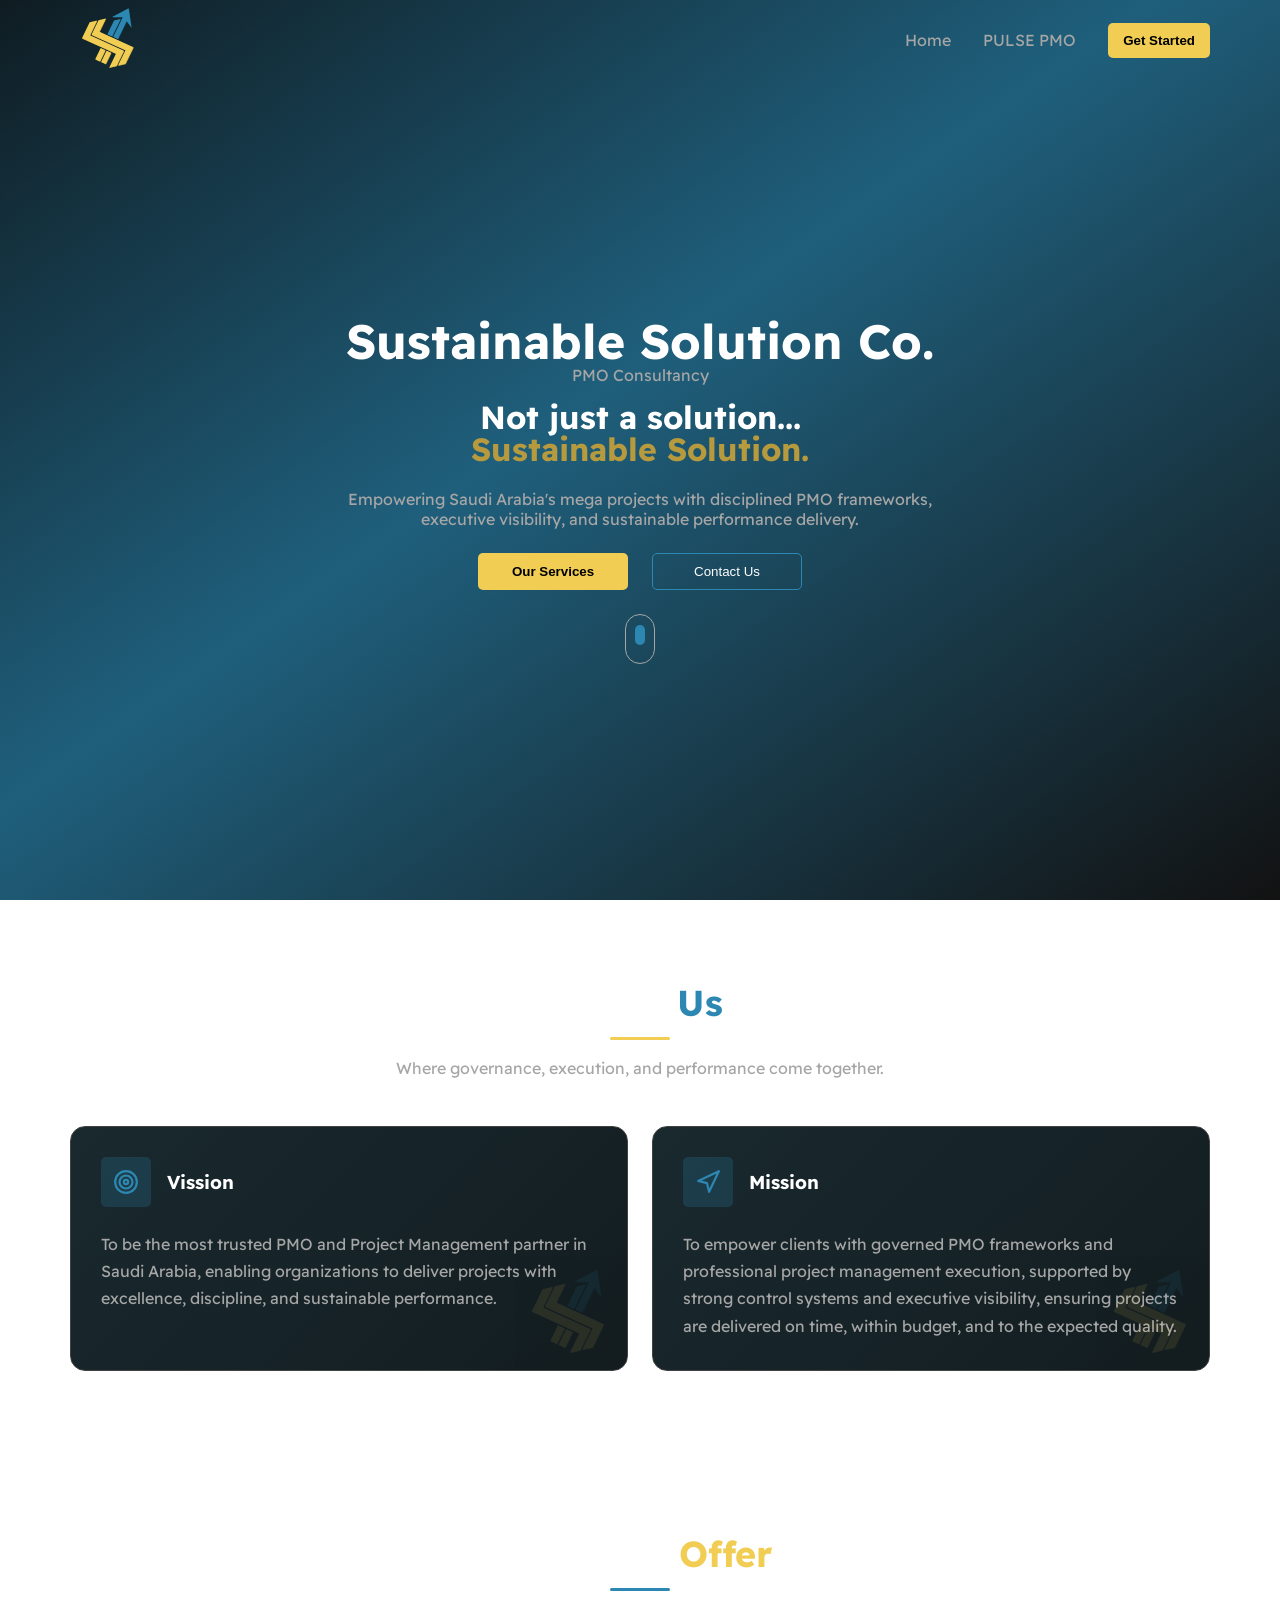
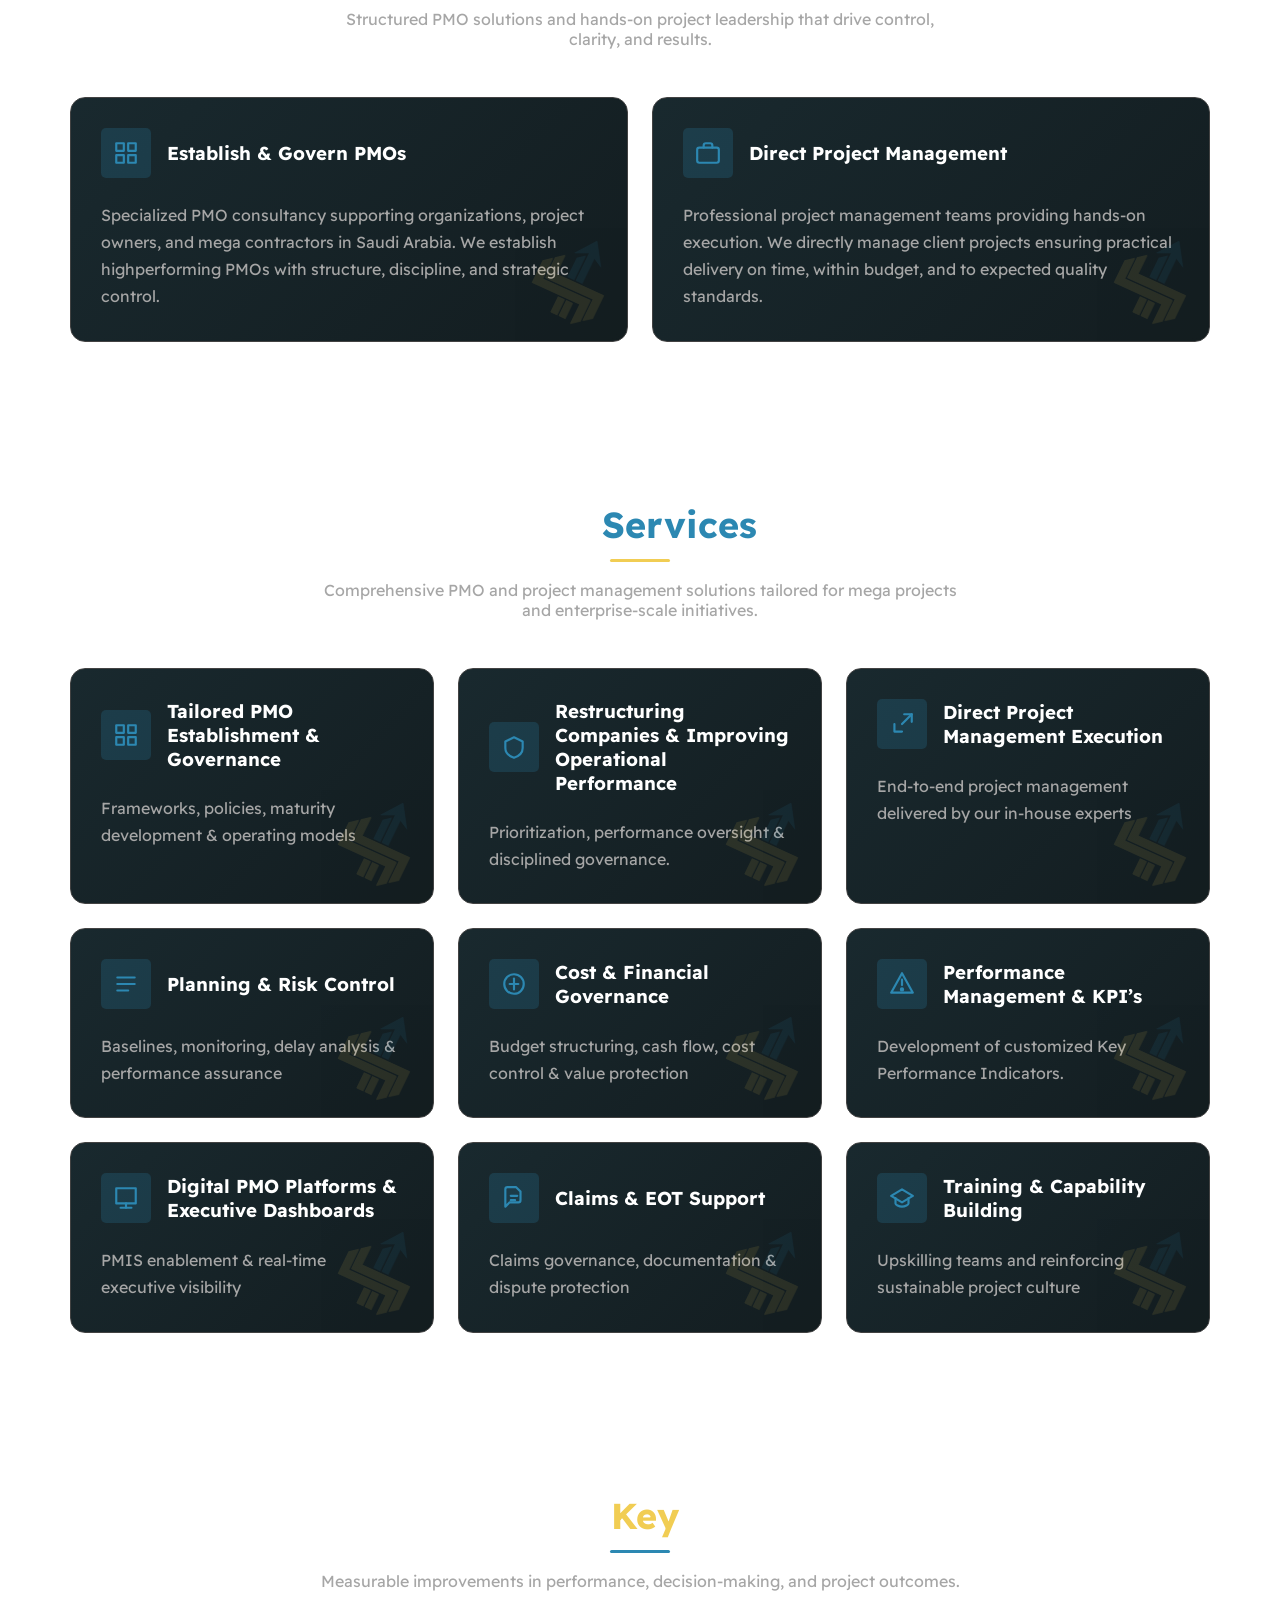
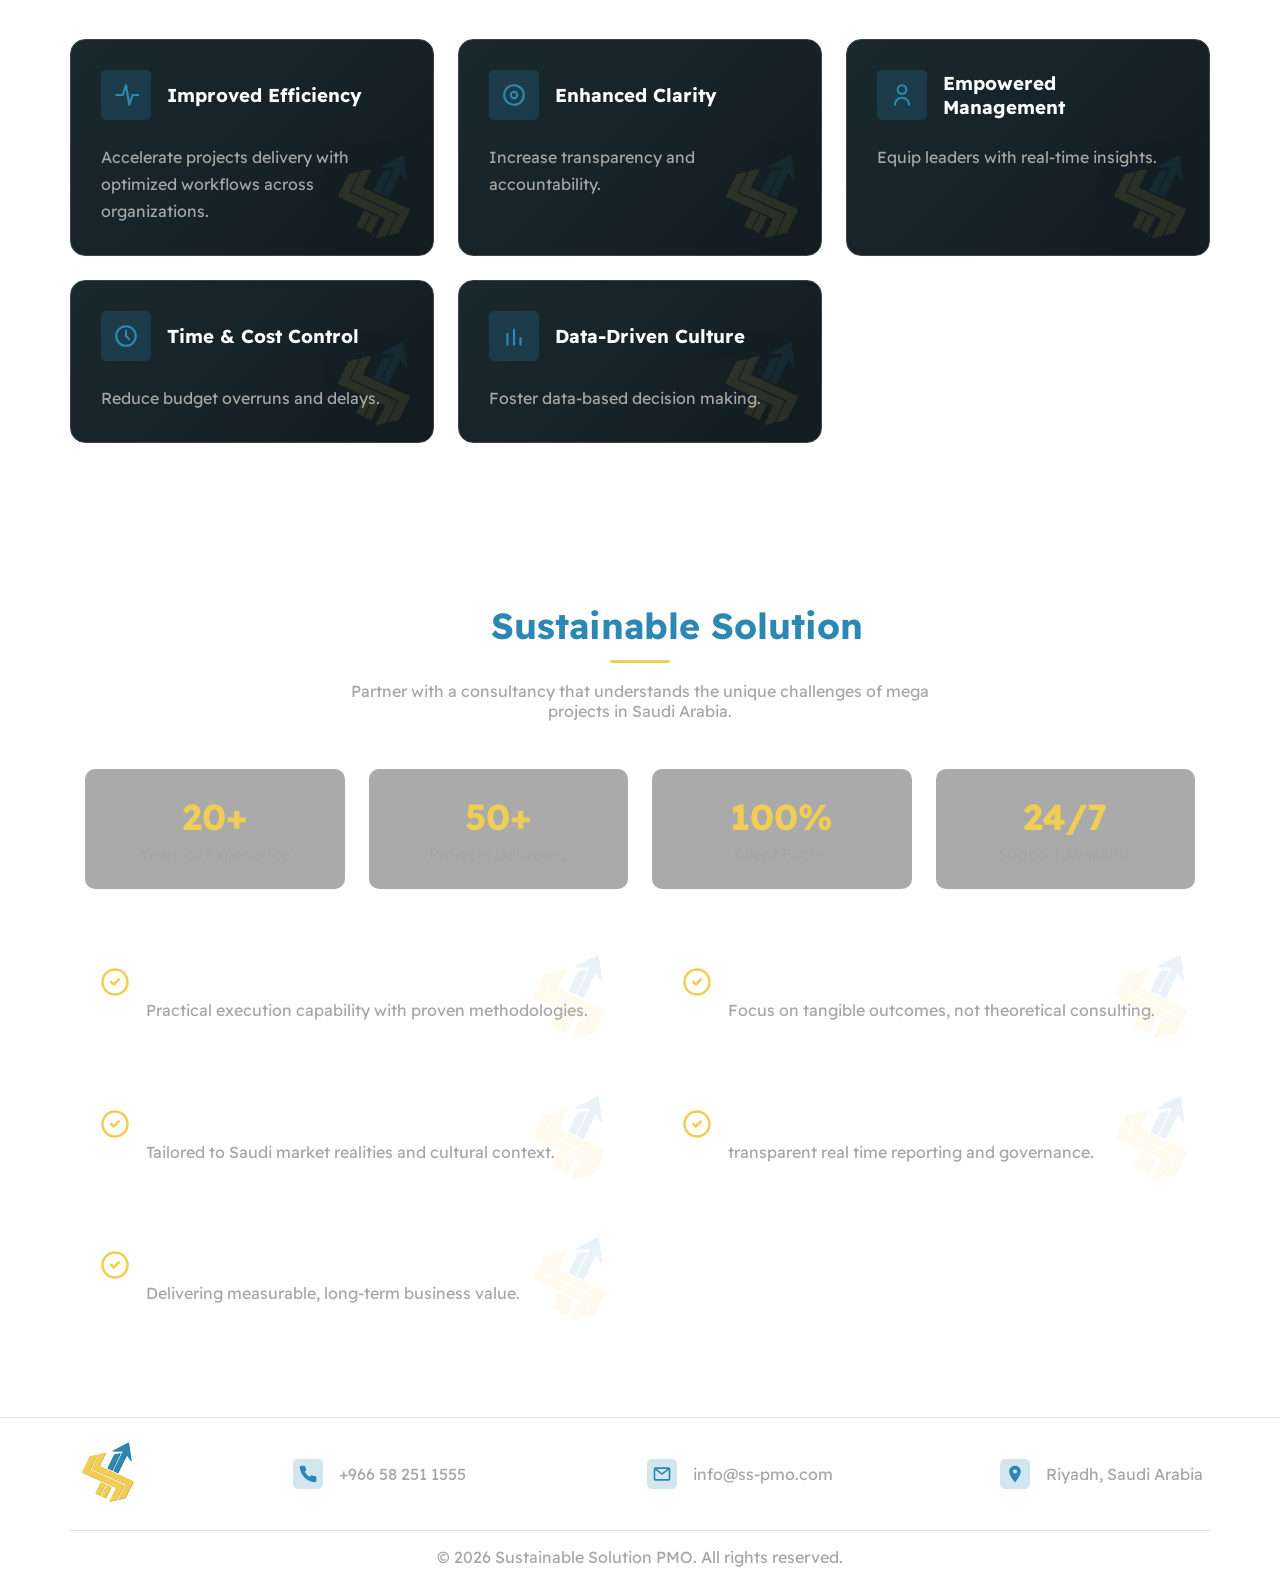
==== index.html @ 04adc722 "abc" ====
<!doctype html>
<html lang="en">
  <head>
    <meta charset="UTF-8" />
    <meta name="viewport" content="width=device-width, initial-scale=1.0" />
    <link rel="icon" type="image/svg+xml" href="./assets/logo.svg" />

    <!-- Start Linking Fonts -->
    <link rel="preconnect" href="https://fonts.googleapis.com" />
    <link rel="preconnect" href="https://fonts.gstatic.com" crossorigin />
    <link
      href="https://fonts.googleapis.com/css2?family=Readex+Pro:wght@160..700&family=Roboto:ital,wght@0,100..900;1,100..900&display=swap"
      rel="stylesheet"
    />
    <!-- Start Linking CSS -->
    <link rel="stylesheet" href="./style/global.css" />
    <link rel="stylesheet" href="./style/home.css" />
    <title>SS-PMO</title>
  </head>
  <body>
    <!-- Start Header -->
    <div class="header">
      <div class="container">
        <div class="inside">
          <div class="left">
            <img src="./assets/logo.svg" alt="LOGO" />
          </div>
          <div class="right">
            <ul>
              <li>Home</li>
              <li>PULSE PMO</li>
            </ul>
            <button>Get Started</button>
          </div>
          <div class="menu-icon">
            <svg
              xmlns="http://www.w3.org/2000/svg"
              width="24"
              height="24"
              viewBox="0 0 24 24"
              fill="none"
              stroke="currentColor"
              stroke-width="2"
              stroke-linecap="round"
              stroke-linejoin="round"
              class="menu-icon"
            >
              <line x1="3" y1="6" x2="21" y2="6"></line>
              <line x1="3" y1="12" x2="21" y2="12"></line>
              <line x1="3" y1="18" x2="21" y2="18"></line>
            </svg>
          </div>
        </div>
      </div>
    </div>
    <!-- End Header -->

    <!-- Start Hero Section -->
    <div class="hero-section">
      <div class="container">
        <div class="inside">
          <div class="text">
            <!-- <img src="./assets/logo.svg" alt="LOGO" /> -->
            <div class="text">
              <h1>Sustainable Solution Co.</h1>
              <p>PMO Consultancy</p>
            </div>
          </div>
          <span>Not just a solution...</span>
          <span>Sustainable Solution.</span>
          <p>
            Empowering Saudi Arabia's mega projects with disciplined PMO
            frameworks, executive visibility, and sustainable performance
            delivery.
          </p>
          <div class="buttons">
            <button class="button-1">Our Services</button>
            <button class="button-2">Contact Us</button>
          </div>
          <a class="down-scroller" href="#about-us"></a>
        </div>
      </div>
    </div>
    <!-- End Hero Section -->
    <!--  -->
    <!-- Start About US -->
    <div class="about-us" id="about-us">
      <div class="container">
        <div class="inside">
          <div class="title-container">
            <h2 class="main-title blue-yellow">About <span>Us</span></h2>
            <p>Where governance, execution, and performance come together.</p>
          </div>
          <!--  -->
          <div class="about-content">
            <div class="box-style-1">
              <div class="title">
                <svg
                  xmlns="http://www.w3.org/2000/svg"
                  width="24"
                  height="24"
                  viewBox="0 0 24 24"
                  fill="none"
                  stroke="currentColor"
                  stroke-width="2"
                  stroke-linecap="round"
                  stroke-linejoin="round"
                  class="lucide lucide-target w-7 h-7 text-primary"
                >
                  <circle cx="12" cy="12" r="10"></circle>
                  <circle cx="12" cy="12" r="6"></circle>
                  <circle cx="12" cy="12" r="2"></circle>
                </svg>
                <h3 class="blue">Vission</h3>
              </div>
              <p>
                To be the most trusted PMO and Project Management partner in
                Saudi Arabia, enabling organizations to deliver projects with
                excellence, discipline, and sustainable performance.
              </p>
            </div>
            <!-- <>-<>-<> -->
            <div class="box-style-1">
              <div class="title">
                <svg
                  xmlns="http://www.w3.org/2000/svg"
                  width="24"
                  height="24"
                  viewBox="0 0 24 24"
                  fill="none"
                  stroke="currentColor"
                  stroke-width="2"
                  stroke-linecap="round"
                  stroke-linejoin="round"
                  class="lucide lucide-navigation w-7 h-7 text-primary"
                >
                  <polygon points="3 11 22 2 13 21 11 13 3 11"></polygon>
                </svg>
                <h3 class="blue">Mission</h3>
              </div>
              <p>
                To empower clients with governed PMO frameworks and professional
                project management execution, supported by strong control
                systems and executive visibility, ensuring projects are
                delivered on time, within budget, and to the expected quality.
              </p>
            </div>
            <!-- <>-<>-<> -->
          </div>
        </div>
      </div>
    </div>
    <!-- End About US -->
    <!--  -->
    <!-- Start What we offer -->
    <div class="scope">
      <div class="container">
        <div class="inside">
          <div class="title-container">
            <h2 class="main-title yellow-blue">What We <span>Offer</span></h2>
            <p>
              Structured PMO solutions and hands-on project leadership that
              drive control, clarity, and results.
            </p>
          </div>
          <!--  -->
          <div class="scope-content">
            <div class="box-style-1">
              <div class="title">
                <svg
                  xmlns="http://www.w3.org/2000/svg"
                  width="24"
                  height="24"
                  viewBox="0 0 24 24"
                  fill="none"
                  stroke="currentColor"
                  stroke-width="2"
                  stroke-linecap="round"
                  stroke-linejoin="round"
                  class="lucide lucide-layout-grid w-7 h-7 text-primary"
                >
                  <rect x="3" y="3" width="7" height="7"></rect>
                  <rect x="14" y="3" width="7" height="7"></rect>
                  <rect x="14" y="14" width="7" height="7"></rect>
                  <rect x="3" y="14" width="7" height="7"></rect>
                </svg>
                <h3 class="blue">Establish & Govern PMOs</h3>
              </div>
              <p>
                Specialized PMO consultancy supporting organizations, project
                owners, and mega contractors in Saudi Arabia. We establish
                highperforming PMOs with structure, discipline, and strategic
                control.
              </p>
            </div>
            <!-- <>-<>-<> -->
            <div class="box-style-1">
              <div class="title">
                <svg
                  xmlns="http://www.w3.org/2000/svg"
                  width="24"
                  height="24"
                  viewBox="0 0 24 24"
                  fill="none"
                  stroke="currentColor"
                  stroke-width="2"
                  stroke-linecap="round"
                  stroke-linejoin="round"
                  class="lucide lucide-briefcase w-7 h-7 text-primary"
                >
                  <rect x="2" y="7" width="20" height="14" rx="2" ry="2"></rect>
                  <path d="M16 7V5a2 2 0 0 0-2-2h-4a2 2 0 0 0-2 2v2"></path>
                </svg>
                <h3 class="blue">Direct Project Management</h3>
              </div>
              <p>
                Professional project management teams providing hands-on
                execution. We directly manage client projects ensuring practical
                delivery on time, within budget, and to expected quality
                standards.
              </p>
            </div>
            <!-- <>-<>-<> -->
          </div>
        </div>
      </div>
    </div>
    <!-- End What we offer -->

    <!--  -->
    <!-- Start Our Services -->
    <div class="our-services">
      <div class="container">
        <div class="inside">
          <div class="title-container">
            <h2 class="main-title blue-yellow">Our <span>Services</span></h2>
            <p>
              Comprehensive PMO and project management solutions tailored for
              mega projects and enterprise-scale initiatives.
            </p>
          </div>

          <div class="services-content">
            <!-- 1 -->
            <div class="box-style-1">
              <div class="title">
                <!-- PMO Framework -->
                <svg
                  xmlns="http://www.w3.org/2000/svg"
                  width="24"
                  height="24"
                  viewBox="0 0 24 24"
                  fill="none"
                  stroke="currentColor"
                  stroke-width="2"
                  stroke-linecap="round"
                  stroke-linejoin="round"
                >
                  <rect x="3" y="3" width="7" height="7" />
                  <rect x="14" y="3" width="7" height="7" />
                  <rect x="14" y="14" width="7" height="7" />
                  <rect x="3" y="14" width="7" height="7" />
                </svg>
                <h3 class="blue">Tailored PMO Establishment & Governance</h3>
              </div>
              <p>
                Frameworks, policies, maturity development & operating models
              </p>
            </div>

            <!-- 2 -->
            <div class="box-style-1">
              <div class="title">
                <!-- Governance -->
                <svg
                  xmlns="http://www.w3.org/2000/svg"
                  width="24"
                  height="24"
                  viewBox="0 0 24 24"
                  fill="none"
                  stroke="currentColor"
                  stroke-width="2"
                  stroke-linecap="round"
                  stroke-linejoin="round"
                >
                  <path
                    d="M12 3l8 4v6c0 5-3.5 7.5-8 9-4.5-1.5-8-4-8-9V7l8-4z"
                  />
                </svg>
                <h3 class="blue">
                  Restructuring Companies & Improving Operational Performance
                </h3>
              </div>
              <p>
                Prioritization, performance oversight & disciplined governance.
              </p>
            </div>

            <!-- 3 -->
            <div class="box-style-1">
              <div class="title">
                <!-- Execution -->
                <svg
                  xmlns="http://www.w3.org/2000/svg"
                  width="24"
                  height="24"
                  viewBox="0 0 24 24"
                  fill="none"
                  stroke="currentColor"
                  stroke-width="2"
                  stroke-linecap="round"
                  stroke-linejoin="round"
                >
                  <path d="M14 3h7v7" />
                  <path d="M21 3l-9 9" />
                  <path d="M5 12v7h7" />
                </svg>
                <h3 class="blue">Direct Project Management Execution</h3>
              </div>
              <p>
                End-to-end project management delivered by our in-house experts
              </p>
            </div>

            <!-- 4 -->
            <div class="box-style-1">
              <div class="title">
                <!-- Planning -->
                <svg
                  xmlns="http://www.w3.org/2000/svg"
                  width="24"
                  height="24"
                  viewBox="0 0 24 24"
                  fill="none"
                  stroke="currentColor"
                  stroke-width="2"
                  stroke-linecap="round"
                  stroke-linejoin="round"
                >
                  <line x1="4" y1="6" x2="20" y2="6" />
                  <line x1="4" y1="12" x2="20" y2="12" />
                  <line x1="4" y1="18" x2="14" y2="18" />
                </svg>
                <h3 class="blue">Planning & Risk Control</h3>
              </div>
              <p>
                Baselines, monitoring, delay analysis & performance assurance
              </p>
            </div>

            <!-- 5 -->
            <div class="box-style-1">
              <div class="title">
                <!-- Cost -->
                <svg
                  xmlns="http://www.w3.org/2000/svg"
                  width="24"
                  height="24"
                  viewBox="0 0 24 24"
                  fill="none"
                  stroke="currentColor"
                  stroke-width="2"
                  stroke-linecap="round"
                  stroke-linejoin="round"
                >
                  <circle cx="12" cy="12" r="9" />
                  <path d="M8 12h8" />
                  <path d="M12 7v10" />
                </svg>
                <h3 class="blue">Cost & Financial Governance</h3>
              </div>
              <p>
                Budget structuring, cash flow, cost control & value protection
              </p>
            </div>

            <!-- 6 -->
            <div class="box-style-1">
              <div class="title">
                <!-- Risk & Quality -->
                <svg
                  xmlns="http://www.w3.org/2000/svg"
                  width="24"
                  height="24"
                  viewBox="0 0 24 24"
                  fill="none"
                  stroke="currentColor"
                  stroke-width="2"
                  stroke-linecap="round"
                  stroke-linejoin="round"
                >
                  <path d="M12 2l10 18H2L12 2z" />
                  <line x1="12" y1="8" x2="12" y2="13" />
                  <circle cx="12" cy="17" r="1" />
                </svg>
                <h3 class="blue">Performance Management & KPI’s</h3>
              </div>
              <p>Development of customized Key Performance Indicators.</p>
            </div>

            <!-- 7 -->
            <div class="box-style-1">
              <div class="title">
                <!-- Digital Dashboard -->
                <svg
                  xmlns="http://www.w3.org/2000/svg"
                  width="24"
                  height="24"
                  viewBox="0 0 24 24"
                  fill="none"
                  stroke="currentColor"
                  stroke-width="2"
                  stroke-linecap="round"
                  stroke-linejoin="round"
                >
                  <rect x="3" y="3" width="18" height="14" />
                  <line x1="7" y1="21" x2="17" y2="21" />
                  <line x1="12" y1="17" x2="12" y2="21" />
                </svg>
                <h3 class="blue">
                  Digital PMO Platforms & Executive Dashboards
                </h3>
              </div>
              <p>PMIS enablement & real-time executive visibility</p>
            </div>

            <!-- 8 -->
            <div class="box-style-1">
              <div class="title">
                <!-- Claims -->
                <svg
                  xmlns="http://www.w3.org/2000/svg"
                  width="24"
                  height="24"
                  viewBox="0 0 24 24"
                  fill="none"
                  stroke="currentColor"
                  stroke-width="2"
                  stroke-linecap="round"
                  stroke-linejoin="round"
                >
                  <path d="M14 2H6a2 2 0 0 0-2 2v16l4-4h8a2 2 0 0 0 2-2V6z" />
                  <line x1="9" y1="10" x2="15" y2="10" />
                  <line x1="9" y1="14" x2="13" y2="14" />
                </svg>
                <h3 class="blue">Claims & EOT Support</h3>
              </div>
              <p>Claims governance, documentation & dispute protection</p>
            </div>

            <!-- 9 -->
            <div class="box-style-1">
              <div class="title">
                <!-- Training -->
                <svg
                  xmlns="http://www.w3.org/2000/svg"
                  width="24"
                  height="24"
                  viewBox="0 0 24 24"
                  fill="none"
                  stroke="currentColor"
                  stroke-width="2"
                  stroke-linecap="round"
                  stroke-linejoin="round"
                >
                  <path d="M22 10L12 4 2 10l10 6 10-6z" />
                  <path d="M6 12v5c0 1 3 3 6 3s6-2 6-3v-5" />
                </svg>
                <h3 class="blue">Training & Capability Building</h3>
              </div>
              <p>
                Upskilling teams and reinforcing sustainable project culture
              </p>
            </div>
          </div>
        </div>
      </div>
    </div>
    <!-- End Our Services -->
    <!-- ... -->

    <!-- Start Business Benefits -->
    <div class="business-benefits">
      <div class="container">
        <div class="inside">
          <div class="title-container">
            <h2 class="main-title yellow-blue">
              Business <span>Key</span> Benefits
            </h2>
            <p>
              Measurable improvements in performance, decision-making, and
              project outcomes.
            </p>
          </div>

          <div class="business-benefits-content">
            <!-- Box 1 -->
            <div class="box-style-1">
              <div class="title">
                <!-- Efficiency -->
                <svg
                  xmlns="http://www.w3.org/2000/svg"
                  width="24"
                  height="24"
                  viewBox="0 0 24 24"
                  fill="none"
                  stroke="currentColor"
                  stroke-width="2"
                  stroke-linecap="round"
                  stroke-linejoin="round"
                >
                  <path d="M3 12h6l3-9 3 18 3-9h6" />
                </svg>
                <h3 class="blue">Improved Efficiency</h3>
              </div>
              <p>
                Accelerate projects delivery with optimized workflows across
                organizations.
              </p>
            </div>

            <!-- Box 2 -->
            <div class="box-style-1">
              <div class="title">
                <!-- Clarity -->
                <svg
                  xmlns="http://www.w3.org/2000/svg"
                  width="24"
                  height="24"
                  viewBox="0 0 24 24"
                  fill="none"
                  stroke="currentColor"
                  stroke-width="2"
                  stroke-linecap="round"
                  stroke-linejoin="round"
                >
                  <circle cx="12" cy="12" r="9" />
                  <circle cx="12" cy="12" r="3" />
                </svg>
                <h3 class="blue">Enhanced Clarity</h3>
              </div>
              <p>Increase transparency and accountability.</p>
            </div>

            <!-- Box 3 -->
            <div class="box-style-1">
              <div class="title">
                <!-- Leadership -->
                <svg
                  xmlns="http://www.w3.org/2000/svg"
                  width="24"
                  height="24"
                  viewBox="0 0 24 24"
                  fill="none"
                  stroke="currentColor"
                  stroke-width="2"
                  stroke-linecap="round"
                  stroke-linejoin="round"
                >
                  <circle cx="12" cy="7" r="4" />
                  <path d="M5.5 21a6.5 6.5 0 0 1 13 0" />
                </svg>
                <h3 class="blue">Empowered Management</h3>
              </div>
              <p>Equip leaders with real-time insights.</p>
            </div>

            <!-- Box 4 -->
            <div class="box-style-1">
              <div class="title">
                <!-- Time & Cost -->
                <svg
                  xmlns="http://www.w3.org/2000/svg"
                  width="24"
                  height="24"
                  viewBox="0 0 24 24"
                  fill="none"
                  stroke="currentColor"
                  stroke-width="2"
                  stroke-linecap="round"
                  stroke-linejoin="round"
                >
                  <circle cx="12" cy="12" r="9" />
                  <path d="M12 7v5l3 3" />
                </svg>
                <h3 class="blue">Time & Cost Control</h3>
              </div>
              <p>Reduce budget overruns and delays.</p>
            </div>

            <!-- Box 5 -->
            <div class="box-style-1">
              <div class="title">
                <!-- Data Driven -->
                <svg
                  xmlns="http://www.w3.org/2000/svg"
                  width="24"
                  height="24"
                  viewBox="0 0 24 24"
                  fill="none"
                  stroke="currentColor"
                  stroke-width="2"
                  stroke-linecap="round"
                  stroke-linejoin="round"
                >
                  <line x1="6" y1="20" x2="6" y2="10" />
                  <line x1="12" y1="20" x2="12" y2="6" />
                  <line x1="18" y1="20" x2="18" y2="14" />
                </svg>
                <h3 class="blue">Data-Driven Culture</h3>
              </div>
              <p>Foster data-based decision making.</p>
            </div>
          </div>
        </div>
      </div>
    </div>
    <!-- End Business Benefits -->

    <!-- ... -->
    <!-- Start Why Us -->
    <div class="why-us">
      <div class="container">
        <div class="inside">
          <div class="title-container">
            <h2 class="main-title blue-yellow">
              Why <span>Sustainable Solution</span>?
            </h2>
            <p>
              Partner with a consultancy that understands the unique challenges
              of mega projects in Saudi Arabia.
            </p>
          </div>
          <!--  -->
          <div class="stats">
            <div class="container">
              <div class="inside">
                <div class="box">
                  <span class="number">20+</span>
                  <span class="title">Years of Experience</span>
                </div>
                <!-- <>-<>-<> -->
                <div class="box">
                  <span class="number">50+</span>
                  <span class="title">Projects Delivered</span>
                </div>
                <!-- <>-<>-<> -->
                <div class="box">
                  <span class="number">100%</span>
                  <span class="title">Client Focus</span>
                </div>
                <!-- <>-<>-<> -->
                <div class="box">
                  <span class="number">24/7</span>
                  <span class="title">Support Available</span>
                </div>
                <!-- <>-<>-<> -->
              </div>
            </div>
          </div>
          <!--  -->
          <div class="why-us-content">
            <div class="box-style-1 why-us-box">
              <div class="title">
                <svg
                  xmlns="http://www.w3.org/2000/svg"
                  width="24"
                  height="24"
                  viewBox="0 0 24 24"
                  fill="none"
                  stroke="currentColor"
                  stroke-width="2"
                  stroke-linecap="round"
                  stroke-linejoin="round"
                  class="lucide lucide-circle-check w-6 h-6 text-accent shrink-0 mt-0.5"
                >
                  <circle cx="12" cy="12" r="10"></circle>
                  <path d="m9 12 2 2 4-4"></path>
                </svg>
                <h3 class="blue">Not Just Consultants - We Deliver</h3>
              </div>
              <p>Practical execution capability with proven methodologies.</p>
            </div>
            <!-- <>-<>-<> -->
            <div class="box-style-1 why-us-box">
              <div class="title">
                <svg
                  xmlns="http://www.w3.org/2000/svg"
                  width="24"
                  height="24"
                  viewBox="0 0 24 24"
                  fill="none"
                  stroke="currentColor"
                  stroke-width="2"
                  stroke-linecap="round"
                  stroke-linejoin="round"
                  class="lucide lucide-circle-check w-6 h-6 text-accent shrink-0 mt-0.5"
                >
                  <circle cx="12" cy="12" r="10"></circle>
                  <path d="m9 12 2 2 4-4"></path>
                </svg>
                <h3 class="blue">Result-driven approach</h3>
              </div>
              <p>Focus on tangible outcomes, not theoretical consulting.</p>
            </div>
            <!-- <>-<>-<> -->
            <div class="box-style-1 why-us-box">
              <div class="title">
                <svg
                  xmlns="http://www.w3.org/2000/svg"
                  width="24"
                  height="24"
                  viewBox="0 0 24 24"
                  fill="none"
                  stroke="currentColor"
                  stroke-width="2"
                  stroke-linecap="round"
                  stroke-linejoin="round"
                  class="lucide lucide-circle-check w-6 h-6 text-accent shrink-0 mt-0.5"
                >
                  <circle cx="12" cy="12" r="10"></circle>
                  <path d="m9 12 2 2 4-4"></path>
                </svg>
                <h3 class="blue">Market-aligned solutions</h3>
              </div>
              <p>Tailored to Saudi market realities and cultural context.</p>
            </div>
            <!-- <>-<>-<> -->
            <div class="box-style-1 why-us-box">
              <div class="title">
                <svg
                  xmlns="http://www.w3.org/2000/svg"
                  width="24"
                  height="24"
                  viewBox="0 0 24 24"
                  fill="none"
                  stroke="currentColor"
                  stroke-width="2"
                  stroke-linecap="round"
                  stroke-linejoin="round"
                  class="lucide lucide-circle-check w-6 h-6 text-accent shrink-0 mt-0.5"
                >
                  <circle cx="12" cy="12" r="10"></circle>
                  <path d="m9 12 2 2 4-4"></path>
                </svg>
                <h3 class="blue">Executive visibility</h3>
              </div>
              <p>transparent real time reporting and governance.</p>
            </div>
            <!-- <>-<>-<> -->
            <div class="box-style-1 why-us-box">
              <div class="title">
                <svg
                  xmlns="http://www.w3.org/2000/svg"
                  width="24"
                  height="24"
                  viewBox="0 0 24 24"
                  fill="none"
                  stroke="currentColor"
                  stroke-width="2"
                  stroke-linecap="round"
                  stroke-linejoin="round"
                  class="lucide lucide-circle-check w-6 h-6 text-accent shrink-0 mt-0.5"
                >
                  <circle cx="12" cy="12" r="10"></circle>
                  <path d="m9 12 2 2 4-4"></path>
                </svg>
                <h3 class="blue">Sustainable systems</h3>
              </div>
              <p>Delivering measurable, long-term business value.</p>
            </div>
            <!-- <>-<>-<> -->
          </div>
        </div>
      </div>
    </div>
    <!-- End Why Us -->
    <!--  -->
    <!-- Start Footer -->
    <div class="footer">
      <div class="container">
        <div class="inside">
          <div class="top">
            <img src="./assets/logo.svg" alt="LOGO" />
            <p>
              <svg
                xmlns="http://www.w3.org/2000/svg"
                width="16"
                height="16"
                fill="currentColor"
                viewBox="0 0 24 24"
              >
                <path
                  d="M22 16.92v3a2 2 0 0 1-2.18 2 19.88 19.88 0 0 1-8.63-3.07 19.5 19.5 0 0 1-6-6A19.88 19.88 0 0 1 2.08 4.18 2 2 0 0 1 4 2h3a2 2 0 0 1 2 1.72c.12.81.37 1.6.73 2.33a2 2 0 0 1-.45 2.11l-1.27 1.27a16 16 0 0 0 6 6l1.27-1.27a2 2 0 0 1 2.11-.45c.73.36 1.52.61 2.33.73A2 2 0 0 1 22 16.92z"
                />
              </svg>
              +966 58 251 1555
            </p>
            <!--  -->
            <p>
              <svg
                class="w-6 h-6 text-gray-800 dark:text-white"
                aria-hidden="true"
                xmlns="http://www.w3.org/2000/svg"
                width="24"
                height="24"
                fill="none"
                viewBox="0 0 24 24"
              >
                <path
                  stroke="currentColor"
                  stroke-linecap="round"
                  stroke-width="2"
                  d="m3.5 5.5 7.893 6.036a1 1 0 0 0 1.214 0L20.5 5.5M4 19h16a1 1 0 0 0 1-1V6a1 1 0 0 0-1-1H4a1 1 0 0 0-1 1v12a1 1 0 0 0 1 1Z"
                />
              </svg>
              info@ss-pmo.com
            </p>
            <!--  -->
            <p>
              <svg
                xmlns="http://www.w3.org/2000/svg"
                width="16"
                height="16"
                fill="currentColor"
                viewBox="0 0 24 24"
              >
                <path
                  d="M12 2C8.13 2 5 5.13 5 9c0 5.25 7 13 7 13s7-7.75 7-13c0-3.87-3.13-7-7-7zm0 9.5A2.5 2.5 0 1 1 14.5 9 2.5 2.5 0 0 1 12 11.5z"
                />
              </svg>
              Riyadh, Saudi Arabia
            </p>
          </div>
          <div class="bottom">
            © 2026 Sustainable Solution PMO. All rights reserved.
          </div>
        </div>
      </div>
    </div>
    <!-- End Footer -->
    <script src="./js/app.js"></script>
  </body>
</html>
---- style/global.css ----
* {
  -webkit-box-sizing: border-box;
  -moz-box-sizing: border-box;
  box-sizing: border-box;
}

:root {
  --body-bg: linear-gradient(145deg, #0f1c22 0%, #1f5f7c 45%, #121212 100%);
  /*  */
  --primary-blue: #2c88b2;
  --shadow-blue: #1f5f7c;
  --primary-yellow: #f1cd53;
  --shadow-yellow: #b69a3d;
  --grey-color: #424242;
  /*  */
}

html {
  scroll-behavior: smooth;
}

body {
  margin: 0;
  font-family: "Readex Pro", sans-serif;
  background: var(--body-bg);
  background-attachment: fixed;
}

a {
  text-decoration: none;
}

ul {
  list-style: none;
  margin: 0;
  padding: 0;
}

.container {
  padding: 0 15px;
  margin: 0 auto;
}

/* Small */
@media (min-width: 768px) {
  .container {
    width: 750px;
  }
}

/* Medium */
@media (min-width: 992px) {
  .container {
    width: 970px;
  }
}

/* Large */
@media (min-width: 1200px) {
  .container {
    width: 1170px;
  }
}

/* Start Custom Rules */
.hide-element {
  display: none !important;
}
/* End Custom Rules */

/* Start Backgrounds */

.section-bg {
  background: rgb(90, 183, 197);
  background: linear-gradient(
    90deg,
    rgba(90, 183, 197, 1) 0%,
    rgba(44, 90, 107, 1) 0%,
    rgba(44, 90, 107, 1) 0%,
    rgba(44, 90, 107, 1) 50%,
    rgba(40, 121, 133, 1) 50%,
    rgba(40, 121, 133, 1) 100%,
    rgba(44, 90, 107, 1) 100%,
    rgba(203, 178, 138, 1) 100%
  );
}

/* End Backgrounds */

/* Start Main Title */
.title-container {
  margin-bottom: 3em;
}

.title-container h2.main-title {
  width: fit-content;
  text-align: center;
  font-size: 2.25em;
  margin: 0 auto 0.5em;
  color: white;
  padding-bottom: 15px;
  position: relative;
}

.title-container h2.main-title::before {
  content: "";
  position: absolute;
  bottom: 0;
  left: 50%;
  transform: translateX(-50%);
  width: 60px;
  height: 3px;
  border-radius: 1em;
}

.title-container h2.main-title.blue-yellow span {
  color: var(--primary-blue);
}

.title-container h2.main-title.blue-yellow::before {
  background-color: var(--primary-yellow);
}

.title-container h2.main-title.yellow-blue span {
  color: var(--primary-yellow);
}

.title-container h2.main-title.yellow-blue::before {
  background-color: var(--primary-blue);
}

.title-container p {
  color: hsl(0 0% 65%);
  margin: 0 auto;
  max-width: 40em;
  text-align: center;
}
/* End Main Title */

/* Start Box Style 1 */
.box-style-1 {
  background: linear-gradient(
    135deg,
    hsl(195 30% 14%) 0%,
    hsl(195 25% 10%) 100%
  );
  /*  */
  padding: 30px;
  border-radius: 15px;
  /*  */
  border: 1px solid var(--grey-color);
  transition:
    border-color 0.3s,
    background-color 0.3s;
  /*  */
  overflow: hidden;
  position: relative;
}

.box-style-1::before {
  content: "";
  position: absolute;
  right: 0;
  bottom: 0;
  width: 7em;
  height: 7em;
  background-image: url("../assets/logo.svg");
  background-repeat: no-repeat;
  background-size: cover;
  background-position: center;
  /* background-size: 100%; */
  opacity: 0.1;
}

.box-style-1:hover {
  border-color: var(--shadow-blue);
}

.box-style-1.why-us-box {
  background: transparent;
  border: none;
}

.box-style-1.why-us-box:hover {
  background-color: hsla(193, 25%, 18%, 0.3);
}

.box-style-1 .title {
  display: flex;
  align-items: center;
  gap: 1em;
  margin-bottom: 1.5em;
}

.box-style-1.why-us-box .title {
  margin-bottom: 0;
}

.box-style-1 .title svg {
  color: var(--primary-blue);
  background-color: #2c88b236;
  padding: 12px;
  width: 50px;
  height: 50px;
  border-radius: 5px;
  flex-shrink: 0;
}

.box-style-1.why-us-box .title svg {
  background-color: transparent;
  color: var(--primary-yellow);
  padding: 0;
  width: 30px;
  height: 30px;
}

.box-style-1 .title h3 {
  margin: 0;
  color: white;
  transition: color 0.3s;
}

.box-style-1:hover .title h3.blue {
  color: var(--primary-blue);
}

.box-style-1:hover .title h3.yellow {
  color: var(--primary-yellow);
}

.box-style-1.why-us-box:hover .title h3 {
  color: white;
}

.box-style-1 p {
  color: hsl(0 0% 65%);
  margin: 0;
  line-height: 1.7;
}

.box-style-1.why-us-box p {
  margin-left: calc(30px + 1em);
}
/* End Box Style 1 */
---- style/home.css ----
:root {
  --primary-blue: #2c88b2;
  --shadow-blue: #1f5f7c;
  --primary-yellow: #f1cd53;
  --shadow-yellow: #b69a3d;
  --grey-color: #424242;
  /*  */
  --section-padding: 5em;
  /*  */
  --accent: 44 84% 64%;
  --accent-foreground: 220 10% 10%;
  --background: 195 35% 10%;
  --foreground: 0 0% 95%;
  --border: 195 20% 25%;
  --radius: 0.5rem;
  --gradient-hero: linear-gradient(
    145deg,
    hsl(195 35% 8%) 0%,
    hsl(197 61% 30%) 45%,
    hsl(0 0% 7%) 100%
  );
}

/* Start Header */

.header .container .inside {
  display: flex;
  justify-content: space-between;
  align-items: center;
  position: relative;
}

/* Menu Icon Inside Header */

.header .container .inside .menu-icon {
  cursor: pointer;
  display: none;
}

.header .container .inside .menu-icon svg {
  color: white;
}

.header .container .inside .left {
  display: flex;
}

.header .container .inside .left img {
  width: 80px;
}

.header .container .inside .right {
  display: flex;
  gap: 2em;
}

/* .header .container .inside .right.show-menu {
  display: flex;
} */

.header .container .inside .right.show-menu {
  display: flex;
}

.header .container .inside .right ul {
  display: flex;
  align-items: center;
  gap: 2em;
}

@media (max-width: 500px) {
  .header .container .inside .right {
    position: absolute;
    display: none;
    /*  */
    top: calc(1em + 100%);
    flex-direction: column;
    width: 100%;
    padding: 1em;
    border-radius: 1em;
    /*  */
    background: linear-gradient(
      135deg,
      hsl(195 30% 14%) 0%,
      hsl(195 25% 10%) 100%
    );
    /*  */
  }

  .header .container .inside .right ul {
    flex-direction: column;
  }

  .header .container .inside .menu-icon {
    display: block;
  }
}

.header .container .inside .right ul li {
  color: hsl(0 0% 65%);
  cursor: pointer;
  transition: color 0.3s;
}

.header .container .inside .right ul li:hover {
  color: white;
}

.header .container .inside .right button {
  border: none;
  outline: none;
  background-color: var(--primary-yellow);
  border-radius: 5px;
  padding: 10px 15px;
  font-weight: bold;
  cursor: pointer;
}

/* End Header */

/* Start Hero Section */

.hero-section {
  min-height: calc(100vh - 80px);
  display: flex;
  justify-content: center;
  align-items: center;
}

.hero-section .container .inside {
  text-align: center;
}

.hero-section .container .inside > .text {
  display: flex;
  justify-content: center;
  align-items: center;
  margin-bottom: 1em;
}

.hero-section .container .inside > .text img {
}

.hero-section .container .inside > .text h1 {
  text-align: center;
  margin: 0;
  color: white;
  font-size: 3em;
  line-height: 1;
}

.hero-section .container .inside > .text p {
  margin: 0;
  color: hsl(0 0% 65%);
}

.hero-section .container .inside > span {
  display: block;
  font-weight: bold;
  font-size: 2em;
  line-height: 1;
}

.hero-section .container .inside > span:first-of-type {
  color: white;
}

.hero-section .container .inside > span:last-of-type {
  color: var(--shadow-yellow);
}

.hero-section .container .inside > p {
  color: hsl(0 0% 65%);
  max-width: 40em;
  margin: 1.5em auto;
}

.hero-section .container .inside > .buttons {
  display: flex;
  justify-content: center;
  gap: 1.5em;
}

.hero-section .container .inside > .buttons button {
  border-radius: 5px;
  border: none;
  outline: none;
  padding: 10px 15px;
  font-weight: bold;
  cursor: pointer;
  min-width: 150px;
}

.hero-section .container .inside > .buttons button:first-child {
  background-color: var(--primary-yellow);
}

.hero-section .container .inside > .buttons button:last-child {
  background-color: transparent;
  font-weight: normal;
  color: white;
  border: 1px solid var(--primary-blue);
}

.hero-section .container .inside .down-scroller {
  display: block;
  width: 30px;
  height: 50px;
  border: 1px solid hsl(0 0% 65%);
  margin: 1.5em auto 0;
  border-radius: 100px;
  /*  */
  position: relative;
}

.hero-section .container .inside .down-scroller::before {
  content: "";
  position: absolute;
  top: 10px;
  left: 50%;
  transform: translate(-50%, 0);
  width: 10px;
  height: 20px;
  background-color: var(--primary-blue);
  border-radius: 1em;
  /*  */
  animation: updown 1s linear infinite;
}

@keyframes updown {
  0%,
  100% {
    transform: translate(-50%, 0px);
  }

  50% {
    transform: translate(-50%, 10px);
  }
}

/* End Hero Section */

/* Start About Us */
.about-us {
  padding: var(--section-padding) 0;
}

.about-us .about-content {
  display: grid;
  grid-template-columns: repeat(auto-fit, minmax(300px, 1fr));
  gap: 1.5em;
}
/* End About Us */
/* --- --- --- */
/* Start What We Offer */
.scope {
  padding: var(--section-padding) 0;
}

.scope .scope-content {
  display: grid;
  grid-template-columns: repeat(auto-fit, minmax(300px, 1fr));
  gap: 1.5em;
}
/* End What We Offer */
/* --- --- --- */
/* Start Our Services */
.our-services {
  padding: var(--section-padding) 0;
}

.our-services .services-content {
  display: grid;
  grid-template-columns: repeat(auto-fill, minmax(300px, 1fr));
  gap: 1.5em;
}
/* End Our Services */

/* Start Business Key Benefits */
.business-benefits {
  padding: var(--section-padding) 0;
}

.business-benefits .business-benefits-content {
  display: grid;
  grid-template-columns: repeat(auto-fill, minmax(300px, 1fr));
  gap: 1.5em;
}
/* End Business Key Benefits */

/* Start Why Us */
.why-us {
  padding: var(--section-padding) 0;
}

.why-us .why-us-content {
  display: grid;
  grid-template-columns: repeat(auto-fill, minmax(500px, 1fr));
  gap: 1.5em;
}

@media (max-width: 560px) {
  .why-us .why-us-content {
    grid-template-columns: repeat(auto-fill, minmax(250px, 1fr));
  }
}

.why-us .stats {
  display: flex;
}

.why-us .stats .container .inside {
  display: grid;
  grid-template-columns: repeat(auto-fill, minmax(250px, 1fr));
  gap: 1.5em;
  margin-bottom: 3em;
}

.why-us .stats .container .inside .box {
  background-color: rgba(0, 0, 0, 0.335);

  border-radius: 10px;
  padding: 25px;
}

.why-us .stats .container .inside .box span {
  display: block;
  text-align: center;
}

.why-us .stats .container .inside .box span.number {
  font-weight: bold;
  font-size: 2.25em;
  color: var(--primary-yellow);
  margin-bottom: 5px;
}

.why-us .stats .container .inside .box span.title {
  color: hsl(0 0% 65%);
}

/* End Why Us */

/* Start Footer */

.footer {
  border-top: 1px solid hsla(0, 0%, 65%, 0.3);
}

.footer .container .inside {
  /* display: flex;
  justify-content: space-between;
  align-items: center; */
  padding: 1em 0;
}

.footer .container .inside .top img {
  width: 80px;
}

.footer .container .inside p,
.footer .container .inside .bottom {
  color: hsl(0 0% 65%);
  margin: 0;
}

.footer .container .inside .top {
  display: flex;
  justify-content: space-between;
  align-items: center;
  padding-bottom: 1em;
}

.footer .container .inside .top p {
  display: flex;
  justify-content: flex-start;
  align-items: center;
  gap: 1em;
  min-width: 210px;
}

.footer .container .inside .top p svg {
  color: var(--primary-blue);
  background-color: #2c88b236;
  padding: 5px;
  width: 30px;
  height: 30px;
  border-radius: 5px;
}

@media (max-width: 991px) {
  .footer .container .inside .top {
    flex-direction: column;
    gap: 1em;
  }
}

.footer .container .inside .bottom {
  text-align: center;
  padding-top: 1em;
  border-top: 1px solid hsla(0, 0%, 65%, 0.3);
}

/* End Footer */
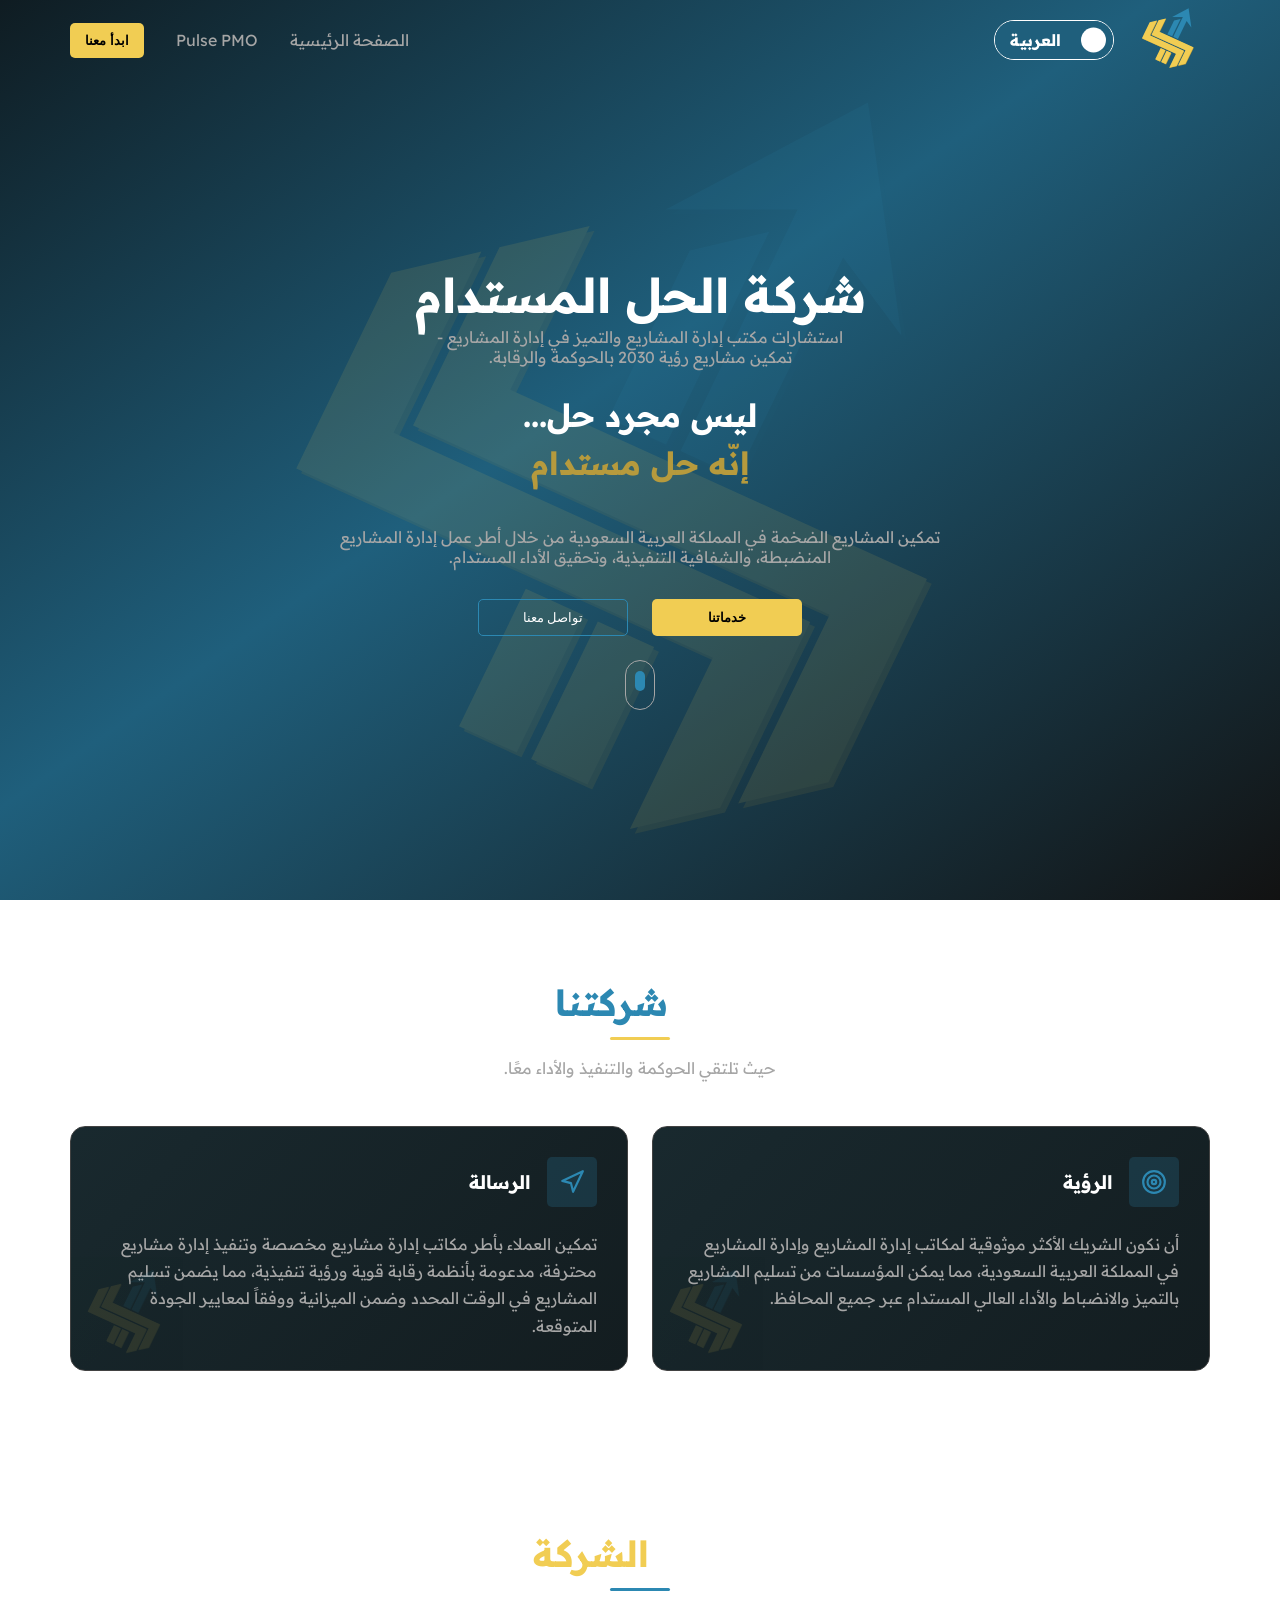
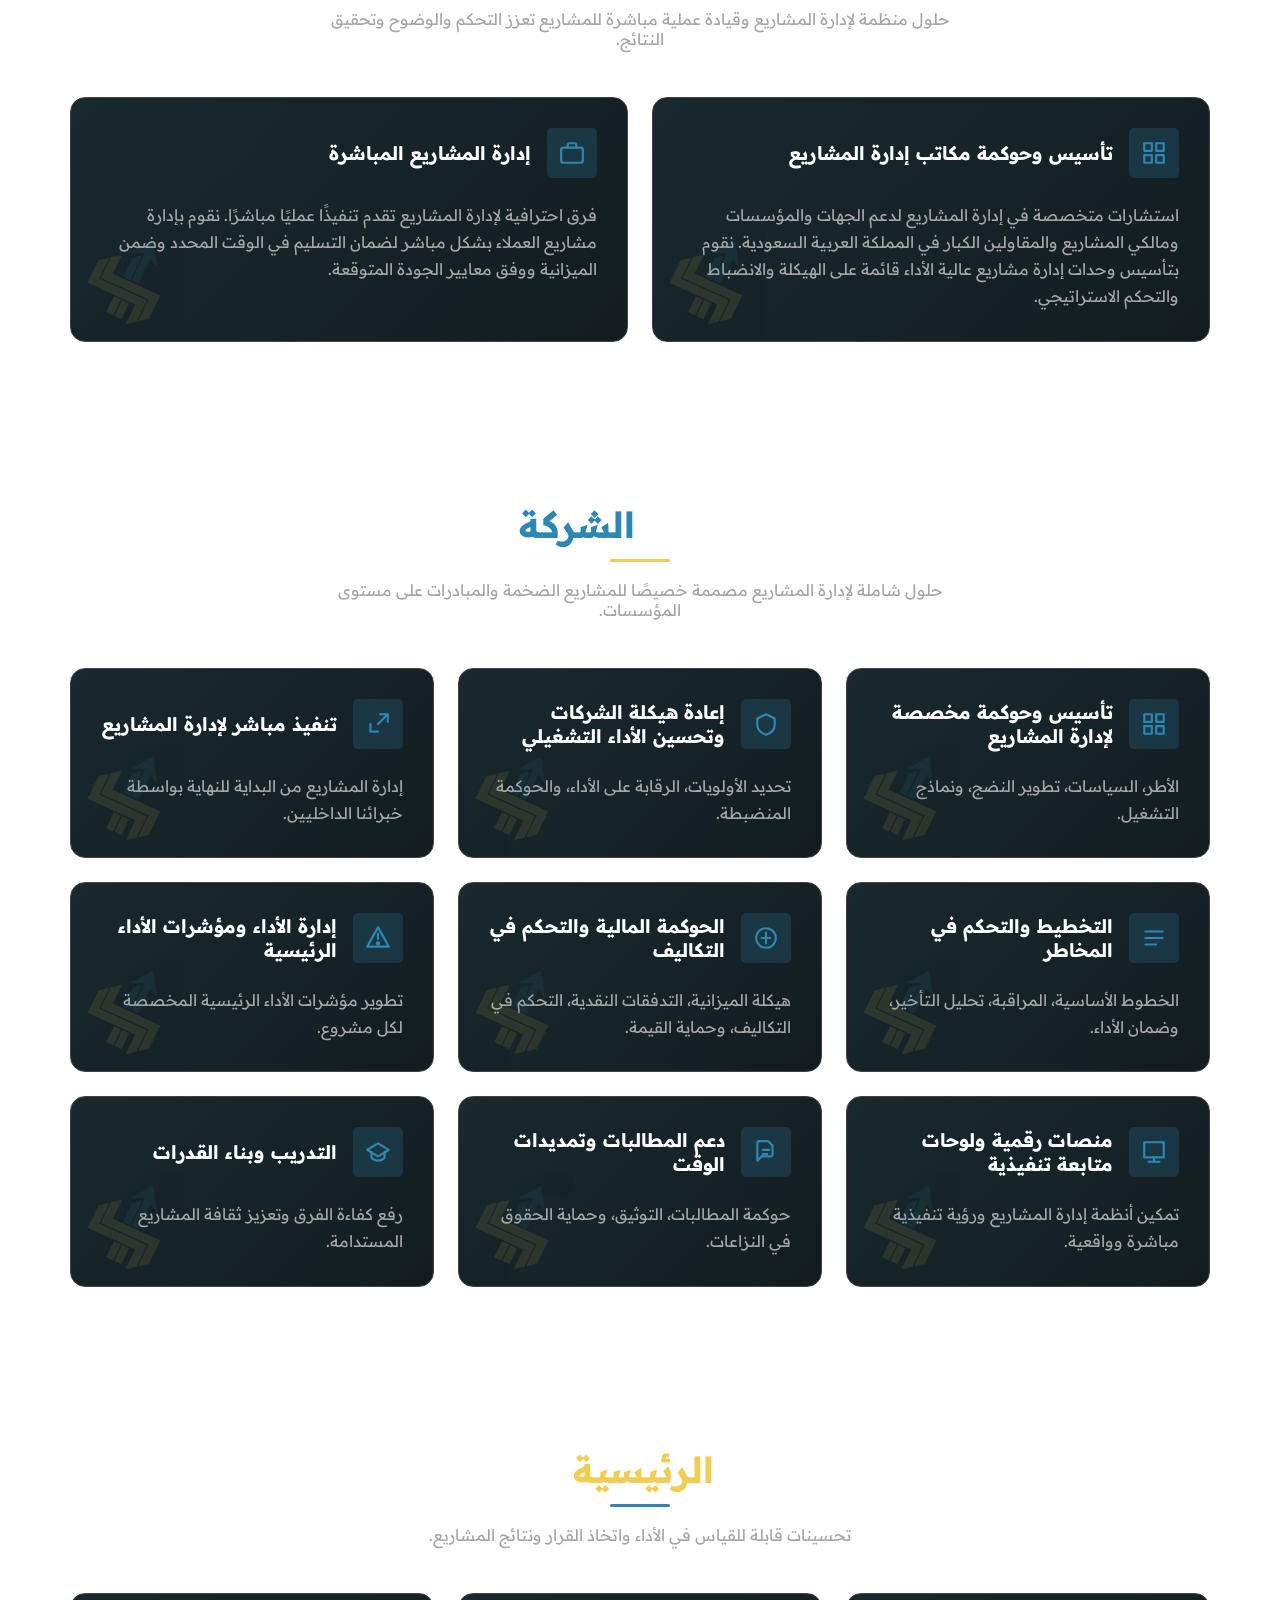
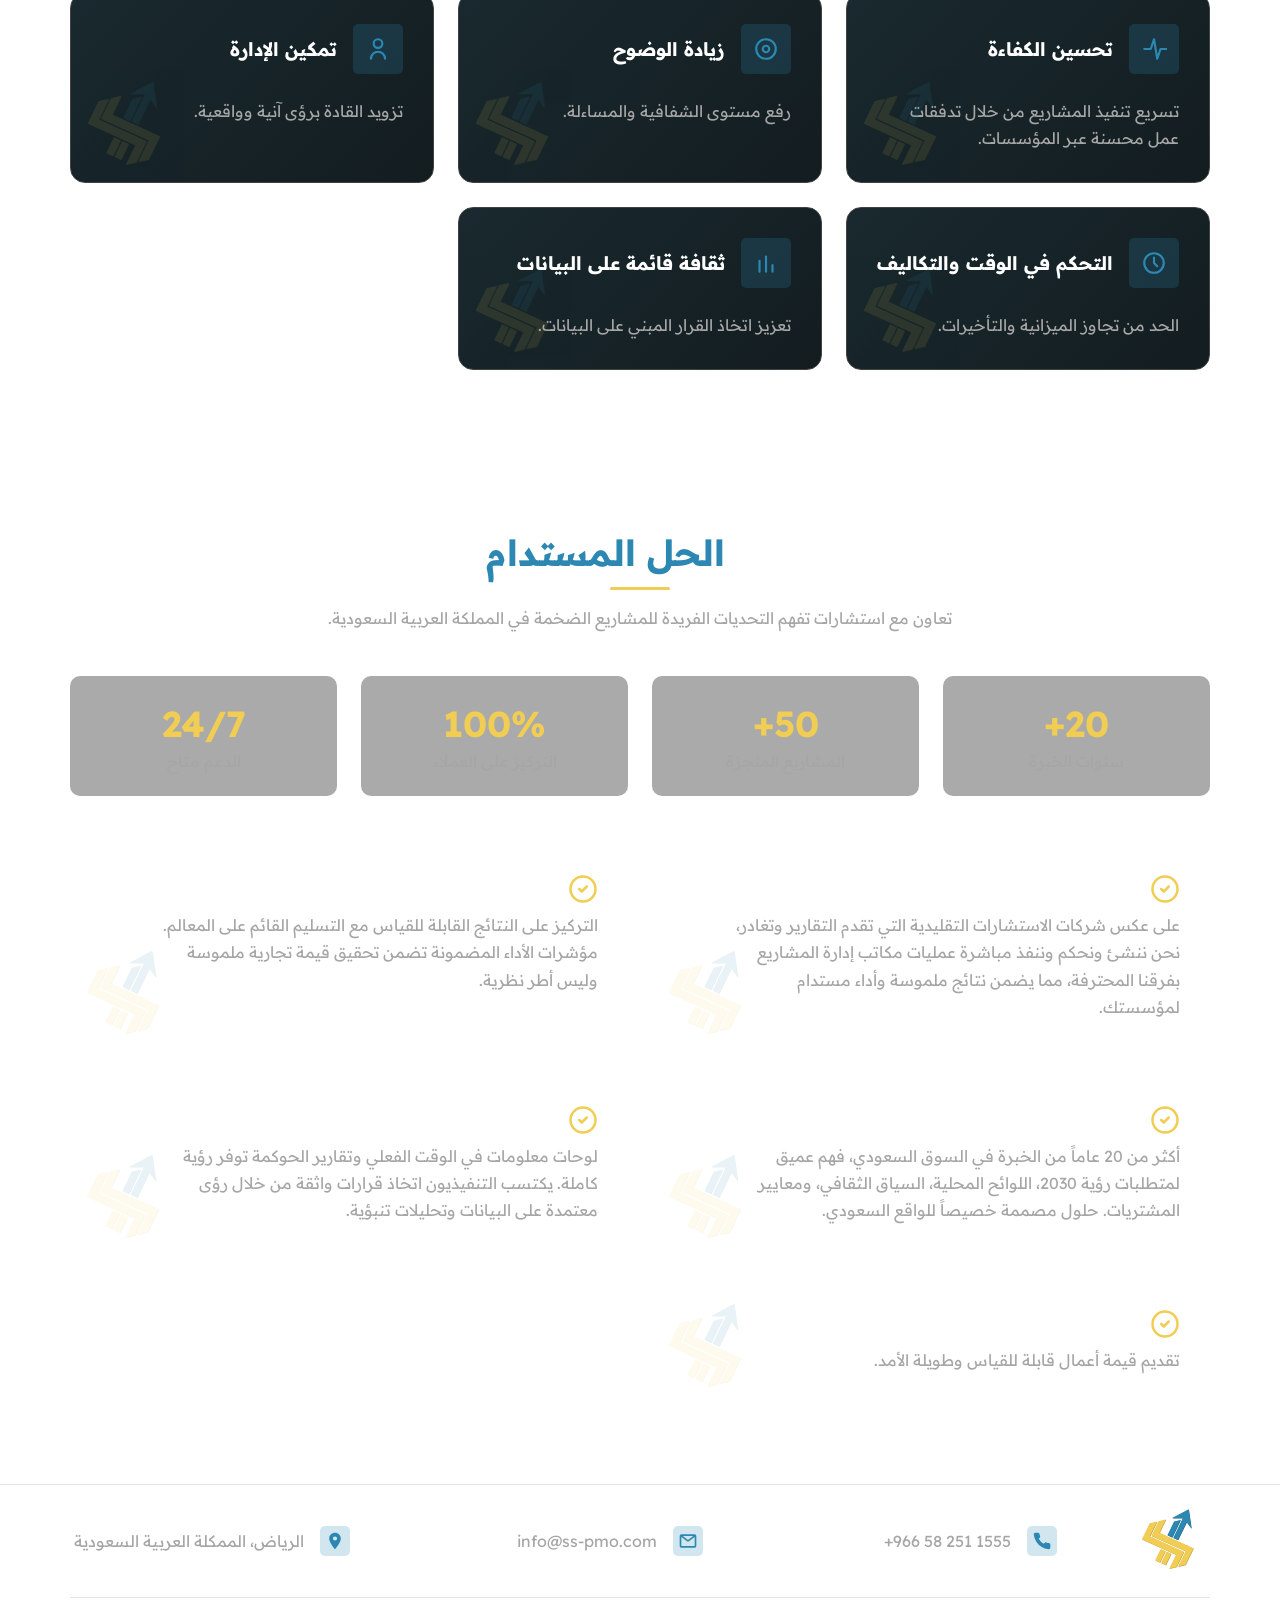
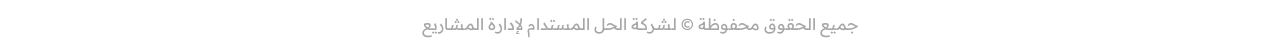
==== commit 57613ced: "abc" ====
--- a/index.html
+++ b/index.html
@@ -1,844 +1,659 @@
 <!doctype html>
 <html lang="en">
-  <head>
-    <meta charset="UTF-8" />
-    <meta name="viewport" content="width=device-width, initial-scale=1.0" />
-    <link rel="icon" type="image/svg+xml" href="./assets/logo.svg" />
-
-    <!-- Start Linking Fonts -->
-    <link rel="preconnect" href="https://fonts.googleapis.com" />
-    <link rel="preconnect" href="https://fonts.gstatic.com" crossorigin />
-    <link
-      href="https://fonts.googleapis.com/css2?family=Readex+Pro:wght@160..700&family=Roboto:ital,wght@0,100..900;1,100..900&display=swap"
-      rel="stylesheet"
-    />
-    <!-- Start Linking CSS -->
-    <link rel="stylesheet" href="./style/global.css" />
-    <link rel="stylesheet" href="./style/home.css" />
-    <title>SS-PMO</title>
-  </head>
-  <body>
-    <!-- Start Header -->
-    <div class="header">
-      <div class="container">
-        <div class="inside">
-          <div class="left">
-            <img src="./assets/logo.svg" alt="LOGO" />
-          </div>
-          <div class="right">
-            <ul>
-              <li>Home</li>
-              <li>PULSE PMO</li>
-            </ul>
-            <button>Get Started</button>
-          </div>
-          <div class="menu-icon">
-            <svg
-              xmlns="http://www.w3.org/2000/svg"
-              width="24"
-              height="24"
-              viewBox="0 0 24 24"
-              fill="none"
-              stroke="currentColor"
-              stroke-width="2"
-              stroke-linecap="round"
-              stroke-linejoin="round"
-              class="menu-icon"
-            >
-              <line x1="3" y1="6" x2="21" y2="6"></line>
-              <line x1="3" y1="12" x2="21" y2="12"></line>
-              <line x1="3" y1="18" x2="21" y2="18"></line>
+
+<head>
+  <meta charset="UTF-8" />
+  <meta name="viewport" content="width=device-width, initial-scale=1.0" />
+  <link rel="icon" type="image/svg+xml" href="./assets/logo.svg" />
+
+  <!-- Start Linking Fonts -->
+  <link rel="preconnect" href="https://fonts.googleapis.com" />
+  <link rel="preconnect" href="https://fonts.gstatic.com" crossorigin />
+  <link
+    href="https://fonts.googleapis.com/css2?family=Readex+Pro:wght@160..700&family=Roboto:ital,wght@0,100..900;1,100..900&display=swap"
+    rel="stylesheet" />
+  <!-- Start Linking CSS -->
+  <link rel="stylesheet" href="./style/global.css" />
+  <link rel="stylesheet" href="./style/home.css" />
+  <title>SS-PMO</title>
+</head>
+
+<body>
+  <!-- Start Header -->
+  <div class="header">
+    <div class="container">
+      <div class="inside">
+        <div class="left">
+          <img src="./assets/logo.svg" alt="LOGO" />
+          <!-- Language Toggle -->
+          <div class="flipswitch">
+            <input id="fs" class="flipswitch-cb" name="flipswitch" type="checkbox" checked>
+            <label for="fs" class="flipswitch-label">
+              <div class="flipswitch-inner"></div>
+              <div class="flipswitch-switch"></div>
+            </label>
+          </div>
+          <!-- . . . -->
+        </div>
+        <div class="right">
+          <ul>
+            <li data-i18n="header.a1">Home</li>
+            <li data-i18n="header.a2">PULSE PMO</li>
+          </ul>
+          <button data-i18n="header.btn">Get Started</button>
+        </div>
+        <div class="menu-icon">
+          <svg xmlns="http://www.w3.org/2000/svg" width="24" height="24" viewBox="0 0 24 24" fill="none"
+            stroke="currentColor" stroke-width="2" stroke-linecap="round" stroke-linejoin="round" class="menu-icon">
+            <line x1="3" y1="6" x2="21" y2="6"></line>
+            <line x1="3" y1="12" x2="21" y2="12"></line>
+            <line x1="3" y1="18" x2="21" y2="18"></line>
+          </svg>
+        </div>
+      </div>
+    </div>
+  </div>
+  <!-- End Header -->
+
+  <!-- Start Hero Section -->
+  <div class="hero-section">
+    <div class="container">
+      <div class="inside">
+        <div class="text">
+          <!-- <img src="./assets/logo.svg" alt="LOGO" /> -->
+          <div class="text">
+            <h1 data-i18n="hero.h1">Sustainable Solution Co.</h1>
+            <p data-i18n="hero.p1">PMO Consultancy</p>
+          </div>
+        </div>
+        <span data-i18n="hero.span1">Not just a solution...</span>
+        <span data-i18n="hero.span2">Sustainable Solution.</span>
+        <p data-i18n="hero.p2">
+          Empowering Saudi Arabia's mega projects with disciplined PMO
+          frameworks, executive visibility, and sustainable performance
+          delivery.
+        </p>
+        <div class="buttons">
+          <button class="button-1" data-i18n="hero.btn1">Our Services</button>
+          <button class="button-2" data-i18n="hero.btn2">Contact Us</button>
+        </div>
+        <a class="down-scroller" href="#about-us"></a>
+      </div>
+    </div>
+  </div>
+  <!-- End Hero Section -->
+  <!--  -->
+  <!-- Start About US -->
+  <div class="about-us" id="about-us">
+    <div class="container">
+      <div class="inside">
+        <div class="title-container">
+          <h2 class="main-title blue-yellow" data-i18n="about.mainTitle">
+            About <span>Us</span>
+          </h2>
+          <p data-i18n="about.keyParagraph">
+            Where governance, execution, and performance come together.
+          </p>
+        </div>
+        <!--  -->
+        <div class="about-content">
+          <div class="box-style-1">
+            <div class="title">
+              <svg xmlns="http://www.w3.org/2000/svg" width="24" height="24" viewBox="0 0 24 24" fill="none"
+                stroke="currentColor" stroke-width="2" stroke-linecap="round" stroke-linejoin="round"
+                class="lucide lucide-target w-7 h-7 text-primary">
+                <circle cx="12" cy="12" r="10"></circle>
+                <circle cx="12" cy="12" r="6"></circle>
+                <circle cx="12" cy="12" r="2"></circle>
+              </svg>
+              <h3 class="blue" data-i18n="about.box1H3">Vission</h3>
+            </div>
+            <p data-i18n="about.box1P">
+              To be the most trusted PMO and Project Management partner in
+              Saudi Arabia, enabling organizations to deliver projects with
+              excellence, discipline, and sustainable performance.
+            </p>
+          </div>
+          <!-- <>-<>-<> -->
+          <div class="box-style-1">
+            <div class="title">
+              <svg xmlns="http://www.w3.org/2000/svg" width="24" height="24" viewBox="0 0 24 24" fill="none"
+                stroke="currentColor" stroke-width="2" stroke-linecap="round" stroke-linejoin="round"
+                class="lucide lucide-navigation w-7 h-7 text-primary">
+                <polygon points="3 11 22 2 13 21 11 13 3 11"></polygon>
+              </svg>
+              <h3 class="blue" data-i18n="about.box2H3">Mission</h3>
+            </div>
+            <p data-i18n="about.box2P">
+              To empower clients with governed PMO frameworks and professional
+              project management execution, supported by strong control
+              systems and executive visibility, ensuring projects are
+              delivered on time, within budget, and to the expected quality.
+            </p>
+          </div>
+          <!-- <>-<>-<> -->
+        </div>
+      </div>
+    </div>
+  </div>
+  <!-- End About US -->
+  <!--  -->
+  <!-- Start What we offer -->
+  <div class="scope">
+    <div class="container">
+      <div class="inside">
+        <div class="title-container">
+          <h2 class="main-title yellow-blue" data-i18n="scope.mainTitle">
+            What We <span>Offer</span>
+          </h2>
+          <p data-i18n="scope.keyParagraph">
+            Structured PMO solutions and hands-on project leadership that
+            drive control, clarity, and results.
+          </p>
+        </div>
+        <!--  -->
+        <div class="scope-content">
+          <div class="box-style-1">
+            <div class="title">
+              <svg xmlns="http://www.w3.org/2000/svg" width="24" height="24" viewBox="0 0 24 24" fill="none"
+                stroke="currentColor" stroke-width="2" stroke-linecap="round" stroke-linejoin="round"
+                class="lucide lucide-layout-grid w-7 h-7 text-primary">
+                <rect x="3" y="3" width="7" height="7"></rect>
+                <rect x="14" y="3" width="7" height="7"></rect>
+                <rect x="14" y="14" width="7" height="7"></rect>
+                <rect x="3" y="14" width="7" height="7"></rect>
+              </svg>
+              <h3 class="blue" data-i18n="scope.box1H3">
+                Establish & Govern PMOs
+              </h3>
+            </div>
+            <p data-i18n="scope.box1P">
+              Specialized PMO consultancy supporting organizations, project
+              owners, and mega contractors in Saudi Arabia. We establish
+              highperforming PMOs with structure, discipline, and strategic
+              control.
+            </p>
+          </div>
+          <!-- <>-<>-<> -->
+          <div class="box-style-1">
+            <div class="title">
+              <svg xmlns="http://www.w3.org/2000/svg" width="24" height="24" viewBox="0 0 24 24" fill="none"
+                stroke="currentColor" stroke-width="2" stroke-linecap="round" stroke-linejoin="round"
+                class="lucide lucide-briefcase w-7 h-7 text-primary">
+                <rect x="2" y="7" width="20" height="14" rx="2" ry="2"></rect>
+                <path d="M16 7V5a2 2 0 0 0-2-2h-4a2 2 0 0 0-2 2v2"></path>
+              </svg>
+              <h3 class="blue" data-i18n="scope.box2H3">
+                Direct Project Management
+              </h3>
+            </div>
+            <p data-i18n="scope.box2P">
+              Professional project management teams providing hands-on
+              execution. We directly manage client projects ensuring practical
+              delivery on time, within budget, and to expected quality
+              standards.
+            </p>
+          </div>
+          <!-- <>-<>-<> -->
+        </div>
+      </div>
+    </div>
+  </div>
+  <!-- End What we offer -->
+
+  <!--  -->
+  <!-- Start Our Services -->
+  <div class="our-services">
+    <div class="container">
+      <div class="inside">
+        <div class="title-container">
+          <h2 class="main-title blue-yellow" data-i18n="service.mainTitle">
+            Our <span>Services</span>
+          </h2>
+          <p data-i18n="service.keyParagraph">
+            Comprehensive PMO and project management solutions tailored for
+            mega projects and enterprise-scale initiatives.
+          </p>
+        </div>
+
+        <div class="services-content">
+          <!-- 1 -->
+          <div class="box-style-1">
+            <div class="title">
+              <!-- PMO Framework -->
+              <svg xmlns="http://www.w3.org/2000/svg" width="24" height="24" viewBox="0 0 24 24" fill="none"
+                stroke="currentColor" stroke-width="2" stroke-linecap="round" stroke-linejoin="round">
+                <rect x="3" y="3" width="7" height="7" />
+                <rect x="14" y="3" width="7" height="7" />
+                <rect x="14" y="14" width="7" height="7" />
+                <rect x="3" y="14" width="7" height="7" />
+              </svg>
+              <h3 class="blue" data-i18n="service.box1H3">
+                Tailored PMO Establishment & Governance
+              </h3>
+            </div>
+            <p data-i18n="service.box1P">
+              Frameworks, policies, maturity development & operating models
+            </p>
+          </div>
+
+          <!-- 2 -->
+          <div class="box-style-1">
+            <div class="title">
+              <!-- Governance -->
+              <svg xmlns="http://www.w3.org/2000/svg" width="24" height="24" viewBox="0 0 24 24" fill="none"
+                stroke="currentColor" stroke-width="2" stroke-linecap="round" stroke-linejoin="round">
+                <path d="M12 3l8 4v6c0 5-3.5 7.5-8 9-4.5-1.5-8-4-8-9V7l8-4z" />
+              </svg>
+              <h3 class="blue" data-i18n="service.box2H3">
+                Restructuring Companies & Improving Operational Performance
+              </h3>
+            </div>
+            <p data-i18n="service.box2P">
+              Prioritization, performance oversight & disciplined governance.
+            </p>
+          </div>
+
+          <!-- 3 -->
+          <div class="box-style-1">
+            <div class="title">
+              <!-- Execution -->
+              <svg xmlns="http://www.w3.org/2000/svg" width="24" height="24" viewBox="0 0 24 24" fill="none"
+                stroke="currentColor" stroke-width="2" stroke-linecap="round" stroke-linejoin="round">
+                <path d="M14 3h7v7" />
+                <path d="M21 3l-9 9" />
+                <path d="M5 12v7h7" />
+              </svg>
+              <h3 class="blue" data-i18n="service.box3H3">
+                Direct Project Management Execution
+              </h3>
+            </div>
+            <p data-i18n="service.box3P">
+              End-to-end project management delivered by our in-house experts
+            </p>
+          </div>
+
+          <!-- 4 -->
+          <div class="box-style-1">
+            <div class="title">
+              <!-- Planning -->
+              <svg xmlns="http://www.w3.org/2000/svg" width="24" height="24" viewBox="0 0 24 24" fill="none"
+                stroke="currentColor" stroke-width="2" stroke-linecap="round" stroke-linejoin="round">
+                <line x1="4" y1="6" x2="20" y2="6" />
+                <line x1="4" y1="12" x2="20" y2="12" />
+                <line x1="4" y1="18" x2="14" y2="18" />
+              </svg>
+              <h3 class="blue" data-i18n="service.box4H3">
+                Planning & Risk Control
+              </h3>
+            </div>
+            <p data-i18n="service.box4P">
+              Baselines, monitoring, delay analysis & performance assurance
+            </p>
+          </div>
+
+          <!-- 5 -->
+          <div class="box-style-1">
+            <div class="title">
+              <!-- Cost -->
+              <svg xmlns="http://www.w3.org/2000/svg" width="24" height="24" viewBox="0 0 24 24" fill="none"
+                stroke="currentColor" stroke-width="2" stroke-linecap="round" stroke-linejoin="round">
+                <circle cx="12" cy="12" r="9" />
+                <path d="M8 12h8" />
+                <path d="M12 7v10" />
+              </svg>
+              <h3 class="blue" data-i18n="service.box5H3">
+                Cost & Financial Governance
+              </h3>
+            </div>
+            <p data-i18n="service.box5P">
+              Budget structuring, cash flow, cost control & value protection
+            </p>
+          </div>
+
+          <!-- 6 -->
+          <div class="box-style-1">
+            <div class="title">
+              <!-- Risk & Quality -->
+              <svg xmlns="http://www.w3.org/2000/svg" width="24" height="24" viewBox="0 0 24 24" fill="none"
+                stroke="currentColor" stroke-width="2" stroke-linecap="round" stroke-linejoin="round">
+                <path d="M12 2l10 18H2L12 2z" />
+                <line x1="12" y1="8" x2="12" y2="13" />
+                <circle cx="12" cy="17" r="1" />
+              </svg>
+              <h3 class="blue" data-i18n="service.box6H3">
+                Performance Management & KPI’s
+              </h3>
+            </div>
+            <p data-i18n="service.box6P">
+              Development of customized Key Performance Indicators.
+            </p>
+          </div>
+
+          <!-- 7 -->
+          <div class="box-style-1">
+            <div class="title">
+              <!-- Digital Dashboard -->
+              <svg xmlns="http://www.w3.org/2000/svg" width="24" height="24" viewBox="0 0 24 24" fill="none"
+                stroke="currentColor" stroke-width="2" stroke-linecap="round" stroke-linejoin="round">
+                <rect x="3" y="3" width="18" height="14" />
+                <line x1="7" y1="21" x2="17" y2="21" />
+                <line x1="12" y1="17" x2="12" y2="21" />
+              </svg>
+              <h3 class="blue" data-i18n="service.box7H3">
+                Digital PMO Platforms & Executive Dashboards
+              </h3>
+            </div>
+            <p data-i18n="service.box7P">
+              PMIS enablement & real-time executive visibility
+            </p>
+          </div>
+
+          <!-- 8 -->
+          <div class="box-style-1">
+            <div class="title">
+              <!-- Claims -->
+              <svg xmlns="http://www.w3.org/2000/svg" width="24" height="24" viewBox="0 0 24 24" fill="none"
+                stroke="currentColor" stroke-width="2" stroke-linecap="round" stroke-linejoin="round">
+                <path d="M14 2H6a2 2 0 0 0-2 2v16l4-4h8a2 2 0 0 0 2-2V6z" />
+                <line x1="9" y1="10" x2="15" y2="10" />
+                <line x1="9" y1="14" x2="13" y2="14" />
+              </svg>
+              <h3 class="blue" data-i18n="service.box8H3">
+                Claims & EOT Support
+              </h3>
+            </div>
+            <p data-i18n="service.box8P">
+              Claims governance, documentation & dispute protection
+            </p>
+          </div>
+
+          <!-- 9 -->
+          <div class="box-style-1">
+            <div class="title">
+              <!-- Training -->
+              <svg xmlns="http://www.w3.org/2000/svg" width="24" height="24" viewBox="0 0 24 24" fill="none"
+                stroke="currentColor" stroke-width="2" stroke-linecap="round" stroke-linejoin="round">
+                <path d="M22 10L12 4 2 10l10 6 10-6z" />
+                <path d="M6 12v5c0 1 3 3 6 3s6-2 6-3v-5" />
+              </svg>
+              <h3 class="blue" data-i18n="service.box9H3">
+                Training & Capability Building
+              </h3>
+            </div>
+            <p data-i18n="service.box9P">
+              Upskilling teams and reinforcing sustainable project culture
+            </p>
+          </div>
+        </div>
+      </div>
+    </div>
+  </div>
+  <!-- End Our Services -->
+  <!-- ... -->
+
+  <!-- Start Business Benefits -->
+  <div class="business-benefits">
+    <div class="container">
+      <div class="inside">
+        <div class="title-container">
+          <h2 class="main-title yellow-blue" data-i18n="business.mainTitle">
+            Business <span>Key</span> Benefits
+          </h2>
+          <p data-i18n="business.keyParagraph">
+            Measurable improvements in performance, decision-making, and
+            project outcomes.
+          </p>
+        </div>
+
+        <div class="business-benefits-content">
+          <!-- Box 1 -->
+          <div class="box-style-1">
+            <div class="title">
+              <!-- Efficiency -->
+              <svg xmlns="http://www.w3.org/2000/svg" width="24" height="24" viewBox="0 0 24 24" fill="none"
+                stroke="currentColor" stroke-width="2" stroke-linecap="round" stroke-linejoin="round">
+                <path d="M3 12h6l3-9 3 18 3-9h6" />
+              </svg>
+              <h3 class="blue" data-i18n="business.box1H3">
+                Improved Efficiency
+              </h3>
+            </div>
+            <p data-i18n="business.box1P">
+              Accelerate projects delivery with optimized workflows across
+              organizations.
+            </p>
+          </div>
+
+          <!-- Box 2 -->
+          <div class="box-style-1">
+            <div class="title">
+              <!-- Clarity -->
+              <svg xmlns="http://www.w3.org/2000/svg" width="24" height="24" viewBox="0 0 24 24" fill="none"
+                stroke="currentColor" stroke-width="2" stroke-linecap="round" stroke-linejoin="round">
+                <circle cx="12" cy="12" r="9" />
+                <circle cx="12" cy="12" r="3" />
+              </svg>
+              <h3 class="blue" data-i18n="business.box2H3">
+                Enhanced Clarity
+              </h3>
+            </div>
+            <p data-i18n="business.box2P">
+              Increase transparency and accountability.
+            </p>
+          </div>
+
+          <!-- Box 3 -->
+          <div class="box-style-1">
+            <div class="title">
+              <!-- Leadership -->
+              <svg xmlns="http://www.w3.org/2000/svg" width="24" height="24" viewBox="0 0 24 24" fill="none"
+                stroke="currentColor" stroke-width="2" stroke-linecap="round" stroke-linejoin="round">
+                <circle cx="12" cy="7" r="4" />
+                <path d="M5.5 21a6.5 6.5 0 0 1 13 0" />
+              </svg>
+              <h3 class="blue" data-i18n="business.box3H3">
+                Empowered Management
+              </h3>
+            </div>
+            <p data-i18n="business.box3P">
+              Equip leaders with real-time insights.
+            </p>
+          </div>
+
+          <!-- Box 4 -->
+          <div class="box-style-1">
+            <div class="title">
+              <!-- Time & Cost -->
+              <svg xmlns="http://www.w3.org/2000/svg" width="24" height="24" viewBox="0 0 24 24" fill="none"
+                stroke="currentColor" stroke-width="2" stroke-linecap="round" stroke-linejoin="round">
+                <circle cx="12" cy="12" r="9" />
+                <path d="M12 7v5l3 3" />
+              </svg>
+              <h3 class="blue" data-i18n="business.box4H3">
+                Time & Cost Control
+              </h3>
+            </div>
+            <p data-i18n="business.box4P">
+              Reduce budget overruns and delays.
+            </p>
+          </div>
+
+          <!-- Box 5 -->
+          <div class="box-style-1">
+            <div class="title">
+              <!-- Data Driven -->
+              <svg xmlns="http://www.w3.org/2000/svg" width="24" height="24" viewBox="0 0 24 24" fill="none"
+                stroke="currentColor" stroke-width="2" stroke-linecap="round" stroke-linejoin="round">
+                <line x1="6" y1="20" x2="6" y2="10" />
+                <line x1="12" y1="20" x2="12" y2="6" />
+                <line x1="18" y1="20" x2="18" y2="14" />
+              </svg>
+              <h3 class="blue" data-i18n="business.box5H3">
+                Data-Driven Culture
+              </h3>
+            </div>
+            <p data-i18n="business.box5P">
+              Foster data-based decision making.
+            </p>
+          </div>
+        </div>
+      </div>
+    </div>
+  </div>
+  <!-- End Business Benefits -->
+
+  <!-- ... -->
+  <!-- Start Why Us -->
+  <div class="why-us">
+    <div class="container">
+      <div class="inside">
+        <div class="title-container">
+          <h2 class="main-title blue-yellow" data-i18n="whySS.mainTitle">
+            Why <span>Sustainable Solution</span>?
+          </h2>
+          <p data-i18n="whySS.keyParagraph">
+            Partner with a consultancy that understands the unique challenges
+            of mega projects in Saudi Arabia.
+          </p>
+        </div>
+        <!--  -->
+        <div class="stats">
+          <!-- 1 -->
+          <div class="box">
+            <span class="number" data-i18n="whySS.stats1Value">20+</span>
+            <span class="title" data-i18n="whySS.stats1Title">Years of Experience</span>
+          </div>
+          <!-- 2 -->
+          <div class="box">
+            <span class="number" data-i18n="whySS.stats2Value">50+</span>
+            <span class="title" data-i18n="whySS.stats2Title">Projects Delivered</span>
+          </div>
+          <!-- 3 -->
+          <div class="box">
+            <span class="number" data-i18n="whySS.stats3Value">100%</span>
+            <span class="title" data-i18n="whySS.stats3Title">Client Focus</span>
+          </div>
+          <!-- 4 -->
+          <div class="box">
+            <span class="number" data-i18n="whySS.stats4Value">24/7</span>
+            <span class="title" data-i18n="whySS.stats4Title">Support Available</span>
+          </div>
+
+        </div>
+        <!--  -->
+        <div class="why-us-content">
+          <!-- 1 -->
+          <div class="box-style-1 why-us-box">
+            <div class="title">
+              <svg xmlns="http://www.w3.org/2000/svg" width="24" height="24" viewBox="0 0 24 24" fill="none"
+                stroke="currentColor" stroke-width="2" stroke-linecap="round" stroke-linejoin="round"
+                class="lucide lucide-circle-check w-6 h-6 text-accent shrink-0 mt-0.5">
+                <circle cx="12" cy="12" r="10"></circle>
+                <path d="m9 12 2 2 4-4"></path>
+              </svg>
+              <h3 class="blue" data-i18n="whySS.box1H3">Not Just Consultants - We Deliver</h3>
+            </div>
+            <p data-i18n="whySS.box1P">Practical execution capability with proven methodologies.</p>
+          </div>
+          <!-- 2 -->
+          <div class="box-style-1 why-us-box">
+            <div class="title">
+              <svg xmlns="http://www.w3.org/2000/svg" width="24" height="24" viewBox="0 0 24 24" fill="none"
+                stroke="currentColor" stroke-width="2" stroke-linecap="round" stroke-linejoin="round"
+                class="lucide lucide-circle-check w-6 h-6 text-accent shrink-0 mt-0.5">
+                <circle cx="12" cy="12" r="10"></circle>
+                <path d="m9 12 2 2 4-4"></path>
+              </svg>
+              <h3 class="blue" data-i18n="whySS.box2H3">Result-driven approach</h3>
+            </div>
+            <p data-i18n="whySS.box2P">Focus on tangible outcomes, not theoretical consulting.</p>
+          </div>
+          <!-- 3 -->
+          <div class="box-style-1 why-us-box">
+            <div class="title">
+              <svg xmlns="http://www.w3.org/2000/svg" width="24" height="24" viewBox="0 0 24 24" fill="none"
+                stroke="currentColor" stroke-width="2" stroke-linecap="round" stroke-linejoin="round"
+                class="lucide lucide-circle-check w-6 h-6 text-accent shrink-0 mt-0.5">
+                <circle cx="12" cy="12" r="10"></circle>
+                <path d="m9 12 2 2 4-4"></path>
+              </svg>
+              <h3 class="blue" data-i18n="whySS.box3H3">Market-aligned solutions</h3>
+            </div>
+            <p data-i18n="whySS.box3P">Tailored to Saudi market realities and cultural context.</p>
+          </div>
+          <!-- 4 -->
+          <div class="box-style-1 why-us-box">
+            <div class="title">
+              <svg xmlns="http://www.w3.org/2000/svg" width="24" height="24" viewBox="0 0 24 24" fill="none"
+                stroke="currentColor" stroke-width="2" stroke-linecap="round" stroke-linejoin="round"
+                class="lucide lucide-circle-check w-6 h-6 text-accent shrink-0 mt-0.5">
+                <circle cx="12" cy="12" r="10"></circle>
+                <path d="m9 12 2 2 4-4"></path>
+              </svg>
+              <h3 class="blue" data-i18n="whySS.box4H3">Executive visibility</h3>
+            </div>
+            <p data-i18n="whySS.box4P">transparent real time reporting and governance.</p>
+          </div>
+          <!-- 5 -->
+          <div class="box-style-1 why-us-box">
+            <div class="title">
+              <svg xmlns="http://www.w3.org/2000/svg" width="24" height="24" viewBox="0 0 24 24" fill="none"
+                stroke="currentColor" stroke-width="2" stroke-linecap="round" stroke-linejoin="round"
+                class="lucide lucide-circle-check w-6 h-6 text-accent shrink-0 mt-0.5">
+                <circle cx="12" cy="12" r="10"></circle>
+                <path d="m9 12 2 2 4-4"></path>
+              </svg>
+              <h3 class="blue" data-i18n="whySS.box5H3">Sustainable systems</h3>
+            </div>
+            <p data-i18n="whySS.box5P">Delivering measurable, long-term business value.</p>
+          </div>
+          <!-- <>-<>-<> -->
+        </div>
+      </div>
+    </div>
+  </div>
+  <!-- End Why Us -->
+  <!--  -->
+  <!-- Start Footer -->
+  <div class="footer">
+    <div class="container">
+      <div class="inside">
+        <div class="top">
+          <img src="./assets/logo.svg" alt="LOGO" />
+          <p class="phone-number">
+            <svg xmlns="http://www.w3.org/2000/svg" width="16" height="16" fill="currentColor" viewBox="0 0 24 24">
+              <path
+                d="M22 16.92v3a2 2 0 0 1-2.18 2 19.88 19.88 0 0 1-8.63-3.07 19.5 19.5 0 0 1-6-6A19.88 19.88 0 0 1 2.08 4.18 2 2 0 0 1 4 2h3a2 2 0 0 1 2 1.72c.12.81.37 1.6.73 2.33a2 2 0 0 1-.45 2.11l-1.27 1.27a16 16 0 0 0 6 6l1.27-1.27a2 2 0 0 1 2.11-.45c.73.36 1.52.61 2.33.73A2 2 0 0 1 22 16.92z" />
             </svg>
-          </div>
-        </div>
-      </div>
-    </div>
-    <!-- End Header -->
-
-    <!-- Start Hero Section -->
-    <div class="hero-section">
-      <div class="container">
-        <div class="inside">
-          <div class="text">
-            <!-- <img src="./assets/logo.svg" alt="LOGO" /> -->
-            <div class="text">
-              <h1>Sustainable Solution Co.</h1>
-              <p>PMO Consultancy</p>
-            </div>
-          </div>
-          <span>Not just a solution...</span>
-          <span>Sustainable Solution.</span>
+            <span>+966 58 251 1555</span>
+          </p>
+          <!--  -->
           <p>
-            Empowering Saudi Arabia's mega projects with disciplined PMO
-            frameworks, executive visibility, and sustainable performance
-            delivery.
-          </p>
-          <div class="buttons">
-            <button class="button-1">Our Services</button>
-            <button class="button-2">Contact Us</button>
-          </div>
-          <a class="down-scroller" href="#about-us"></a>
-        </div>
-      </div>
-    </div>
-    <!-- End Hero Section -->
-    <!--  -->
-    <!-- Start About US -->
-    <div class="about-us" id="about-us">
-      <div class="container">
-        <div class="inside">
-          <div class="title-container">
-            <h2 class="main-title blue-yellow">About <span>Us</span></h2>
-            <p>Where governance, execution, and performance come together.</p>
-          </div>
+            <svg class="w-6 h-6 text-gray-800 dark:text-white" aria-hidden="true" xmlns="http://www.w3.org/2000/svg"
+              width="24" height="24" fill="none" viewBox="0 0 24 24">
+              <path stroke="currentColor" stroke-linecap="round" stroke-width="2"
+                d="m3.5 5.5 7.893 6.036a1 1 0 0 0 1.214 0L20.5 5.5M4 19h16a1 1 0 0 0 1-1V6a1 1 0 0 0-1-1H4a1 1 0 0 0-1 1v12a1 1 0 0 0 1 1Z" />
+            </svg>
+            info@ss-pmo.com
+          </p>
           <!--  -->
-          <div class="about-content">
-            <div class="box-style-1">
-              <div class="title">
-                <svg
-                  xmlns="http://www.w3.org/2000/svg"
-                  width="24"
-                  height="24"
-                  viewBox="0 0 24 24"
-                  fill="none"
-                  stroke="currentColor"
-                  stroke-width="2"
-                  stroke-linecap="round"
-                  stroke-linejoin="round"
-                  class="lucide lucide-target w-7 h-7 text-primary"
-                >
-                  <circle cx="12" cy="12" r="10"></circle>
-                  <circle cx="12" cy="12" r="6"></circle>
-                  <circle cx="12" cy="12" r="2"></circle>
-                </svg>
-                <h3 class="blue">Vission</h3>
-              </div>
-              <p>
-                To be the most trusted PMO and Project Management partner in
-                Saudi Arabia, enabling organizations to deliver projects with
-                excellence, discipline, and sustainable performance.
-              </p>
-            </div>
-            <!-- <>-<>-<> -->
-            <div class="box-style-1">
-              <div class="title">
-                <svg
-                  xmlns="http://www.w3.org/2000/svg"
-                  width="24"
-                  height="24"
-                  viewBox="0 0 24 24"
-                  fill="none"
-                  stroke="currentColor"
-                  stroke-width="2"
-                  stroke-linecap="round"
-                  stroke-linejoin="round"
-                  class="lucide lucide-navigation w-7 h-7 text-primary"
-                >
-                  <polygon points="3 11 22 2 13 21 11 13 3 11"></polygon>
-                </svg>
-                <h3 class="blue">Mission</h3>
-              </div>
-              <p>
-                To empower clients with governed PMO frameworks and professional
-                project management execution, supported by strong control
-                systems and executive visibility, ensuring projects are
-                delivered on time, within budget, and to the expected quality.
-              </p>
-            </div>
-            <!-- <>-<>-<> -->
-          </div>
-        </div>
-      </div>
-    </div>
-    <!-- End About US -->
-    <!--  -->
-    <!-- Start What we offer -->
-    <div class="scope">
-      <div class="container">
-        <div class="inside">
-          <div class="title-container">
-            <h2 class="main-title yellow-blue">What We <span>Offer</span></h2>
-            <p>
-              Structured PMO solutions and hands-on project leadership that
-              drive control, clarity, and results.
-            </p>
-          </div>
-          <!--  -->
-          <div class="scope-content">
-            <div class="box-style-1">
-              <div class="title">
-                <svg
-                  xmlns="http://www.w3.org/2000/svg"
-                  width="24"
-                  height="24"
-                  viewBox="0 0 24 24"
-                  fill="none"
-                  stroke="currentColor"
-                  stroke-width="2"
-                  stroke-linecap="round"
-                  stroke-linejoin="round"
-                  class="lucide lucide-layout-grid w-7 h-7 text-primary"
-                >
-                  <rect x="3" y="3" width="7" height="7"></rect>
-                  <rect x="14" y="3" width="7" height="7"></rect>
-                  <rect x="14" y="14" width="7" height="7"></rect>
-                  <rect x="3" y="14" width="7" height="7"></rect>
-                </svg>
-                <h3 class="blue">Establish & Govern PMOs</h3>
-              </div>
-              <p>
-                Specialized PMO consultancy supporting organizations, project
-                owners, and mega contractors in Saudi Arabia. We establish
-                highperforming PMOs with structure, discipline, and strategic
-                control.
-              </p>
-            </div>
-            <!-- <>-<>-<> -->
-            <div class="box-style-1">
-              <div class="title">
-                <svg
-                  xmlns="http://www.w3.org/2000/svg"
-                  width="24"
-                  height="24"
-                  viewBox="0 0 24 24"
-                  fill="none"
-                  stroke="currentColor"
-                  stroke-width="2"
-                  stroke-linecap="round"
-                  stroke-linejoin="round"
-                  class="lucide lucide-briefcase w-7 h-7 text-primary"
-                >
-                  <rect x="2" y="7" width="20" height="14" rx="2" ry="2"></rect>
-                  <path d="M16 7V5a2 2 0 0 0-2-2h-4a2 2 0 0 0-2 2v2"></path>
-                </svg>
-                <h3 class="blue">Direct Project Management</h3>
-              </div>
-              <p>
-                Professional project management teams providing hands-on
-                execution. We directly manage client projects ensuring practical
-                delivery on time, within budget, and to expected quality
-                standards.
-              </p>
-            </div>
-            <!-- <>-<>-<> -->
-          </div>
-        </div>
-      </div>
-    </div>
-    <!-- End What we offer -->
-
-    <!--  -->
-    <!-- Start Our Services -->
-    <div class="our-services">
-      <div class="container">
-        <div class="inside">
-          <div class="title-container">
-            <h2 class="main-title blue-yellow">Our <span>Services</span></h2>
-            <p>
-              Comprehensive PMO and project management solutions tailored for
-              mega projects and enterprise-scale initiatives.
-            </p>
-          </div>
-
-          <div class="services-content">
-            <!-- 1 -->
-            <div class="box-style-1">
-              <div class="title">
-                <!-- PMO Framework -->
-                <svg
-                  xmlns="http://www.w3.org/2000/svg"
-                  width="24"
-                  height="24"
-                  viewBox="0 0 24 24"
-                  fill="none"
-                  stroke="currentColor"
-                  stroke-width="2"
-                  stroke-linecap="round"
-                  stroke-linejoin="round"
-                >
-                  <rect x="3" y="3" width="7" height="7" />
-                  <rect x="14" y="3" width="7" height="7" />
-                  <rect x="14" y="14" width="7" height="7" />
-                  <rect x="3" y="14" width="7" height="7" />
-                </svg>
-                <h3 class="blue">Tailored PMO Establishment & Governance</h3>
-              </div>
-              <p>
-                Frameworks, policies, maturity development & operating models
-              </p>
-            </div>
-
-            <!-- 2 -->
-            <div class="box-style-1">
-              <div class="title">
-                <!-- Governance -->
-                <svg
-                  xmlns="http://www.w3.org/2000/svg"
-                  width="24"
-                  height="24"
-                  viewBox="0 0 24 24"
-                  fill="none"
-                  stroke="currentColor"
-                  stroke-width="2"
-                  stroke-linecap="round"
-                  stroke-linejoin="round"
-                >
-                  <path
-                    d="M12 3l8 4v6c0 5-3.5 7.5-8 9-4.5-1.5-8-4-8-9V7l8-4z"
-                  />
-                </svg>
-                <h3 class="blue">
-                  Restructuring Companies & Improving Operational Performance
-                </h3>
-              </div>
-              <p>
-                Prioritization, performance oversight & disciplined governance.
-              </p>
-            </div>
-
-            <!-- 3 -->
-            <div class="box-style-1">
-              <div class="title">
-                <!-- Execution -->
-                <svg
-                  xmlns="http://www.w3.org/2000/svg"
-                  width="24"
-                  height="24"
-                  viewBox="0 0 24 24"
-                  fill="none"
-                  stroke="currentColor"
-                  stroke-width="2"
-                  stroke-linecap="round"
-                  stroke-linejoin="round"
-                >
-                  <path d="M14 3h7v7" />
-                  <path d="M21 3l-9 9" />
-                  <path d="M5 12v7h7" />
-                </svg>
-                <h3 class="blue">Direct Project Management Execution</h3>
-              </div>
-              <p>
-                End-to-end project management delivered by our in-house experts
-              </p>
-            </div>
-
-            <!-- 4 -->
-            <div class="box-style-1">
-              <div class="title">
-                <!-- Planning -->
-                <svg
-                  xmlns="http://www.w3.org/2000/svg"
-                  width="24"
-                  height="24"
-                  viewBox="0 0 24 24"
-                  fill="none"
-                  stroke="currentColor"
-                  stroke-width="2"
-                  stroke-linecap="round"
-                  stroke-linejoin="round"
-                >
-                  <line x1="4" y1="6" x2="20" y2="6" />
-                  <line x1="4" y1="12" x2="20" y2="12" />
-                  <line x1="4" y1="18" x2="14" y2="18" />
-                </svg>
-                <h3 class="blue">Planning & Risk Control</h3>
-              </div>
-              <p>
-                Baselines, monitoring, delay analysis & performance assurance
-              </p>
-            </div>
-
-            <!-- 5 -->
-            <div class="box-style-1">
-              <div class="title">
-                <!-- Cost -->
-                <svg
-                  xmlns="http://www.w3.org/2000/svg"
-                  width="24"
-                  height="24"
-                  viewBox="0 0 24 24"
-                  fill="none"
-                  stroke="currentColor"
-                  stroke-width="2"
-                  stroke-linecap="round"
-                  stroke-linejoin="round"
-                >
-                  <circle cx="12" cy="12" r="9" />
-                  <path d="M8 12h8" />
-                  <path d="M12 7v10" />
-                </svg>
-                <h3 class="blue">Cost & Financial Governance</h3>
-              </div>
-              <p>
-                Budget structuring, cash flow, cost control & value protection
-              </p>
-            </div>
-
-            <!-- 6 -->
-            <div class="box-style-1">
-              <div class="title">
-                <!-- Risk & Quality -->
-                <svg
-                  xmlns="http://www.w3.org/2000/svg"
-                  width="24"
-                  height="24"
-                  viewBox="0 0 24 24"
-                  fill="none"
-                  stroke="currentColor"
-                  stroke-width="2"
-                  stroke-linecap="round"
-                  stroke-linejoin="round"
-                >
-                  <path d="M12 2l10 18H2L12 2z" />
-                  <line x1="12" y1="8" x2="12" y2="13" />
-                  <circle cx="12" cy="17" r="1" />
-                </svg>
-                <h3 class="blue">Performance Management & KPI’s</h3>
-              </div>
-              <p>Development of customized Key Performance Indicators.</p>
-            </div>
-
-            <!-- 7 -->
-            <div class="box-style-1">
-              <div class="title">
-                <!-- Digital Dashboard -->
-                <svg
-                  xmlns="http://www.w3.org/2000/svg"
-                  width="24"
-                  height="24"
-                  viewBox="0 0 24 24"
-                  fill="none"
-                  stroke="currentColor"
-                  stroke-width="2"
-                  stroke-linecap="round"
-                  stroke-linejoin="round"
-                >
-                  <rect x="3" y="3" width="18" height="14" />
-                  <line x1="7" y1="21" x2="17" y2="21" />
-                  <line x1="12" y1="17" x2="12" y2="21" />
-                </svg>
-                <h3 class="blue">
-                  Digital PMO Platforms & Executive Dashboards
-                </h3>
-              </div>
-              <p>PMIS enablement & real-time executive visibility</p>
-            </div>
-
-            <!-- 8 -->
-            <div class="box-style-1">
-              <div class="title">
-                <!-- Claims -->
-                <svg
-                  xmlns="http://www.w3.org/2000/svg"
-                  width="24"
-                  height="24"
-                  viewBox="0 0 24 24"
-                  fill="none"
-                  stroke="currentColor"
-                  stroke-width="2"
-                  stroke-linecap="round"
-                  stroke-linejoin="round"
-                >
-                  <path d="M14 2H6a2 2 0 0 0-2 2v16l4-4h8a2 2 0 0 0 2-2V6z" />
-                  <line x1="9" y1="10" x2="15" y2="10" />
-                  <line x1="9" y1="14" x2="13" y2="14" />
-                </svg>
-                <h3 class="blue">Claims & EOT Support</h3>
-              </div>
-              <p>Claims governance, documentation & dispute protection</p>
-            </div>
-
-            <!-- 9 -->
-            <div class="box-style-1">
-              <div class="title">
-                <!-- Training -->
-                <svg
-                  xmlns="http://www.w3.org/2000/svg"
-                  width="24"
-                  height="24"
-                  viewBox="0 0 24 24"
-                  fill="none"
-                  stroke="currentColor"
-                  stroke-width="2"
-                  stroke-linecap="round"
-                  stroke-linejoin="round"
-                >
-                  <path d="M22 10L12 4 2 10l10 6 10-6z" />
-                  <path d="M6 12v5c0 1 3 3 6 3s6-2 6-3v-5" />
-                </svg>
-                <h3 class="blue">Training & Capability Building</h3>
-              </div>
-              <p>
-                Upskilling teams and reinforcing sustainable project culture
-              </p>
-            </div>
-          </div>
-        </div>
-      </div>
-    </div>
-    <!-- End Our Services -->
-    <!-- ... -->
-
-    <!-- Start Business Benefits -->
-    <div class="business-benefits">
-      <div class="container">
-        <div class="inside">
-          <div class="title-container">
-            <h2 class="main-title yellow-blue">
-              Business <span>Key</span> Benefits
-            </h2>
-            <p>
-              Measurable improvements in performance, decision-making, and
-              project outcomes.
-            </p>
-          </div>
-
-          <div class="business-benefits-content">
-            <!-- Box 1 -->
-            <div class="box-style-1">
-              <div class="title">
-                <!-- Efficiency -->
-                <svg
-                  xmlns="http://www.w3.org/2000/svg"
-                  width="24"
-                  height="24"
-                  viewBox="0 0 24 24"
-                  fill="none"
-                  stroke="currentColor"
-                  stroke-width="2"
-                  stroke-linecap="round"
-                  stroke-linejoin="round"
-                >
-                  <path d="M3 12h6l3-9 3 18 3-9h6" />
-                </svg>
-                <h3 class="blue">Improved Efficiency</h3>
-              </div>
-              <p>
-                Accelerate projects delivery with optimized workflows across
-                organizations.
-              </p>
-            </div>
-
-            <!-- Box 2 -->
-            <div class="box-style-1">
-              <div class="title">
-                <!-- Clarity -->
-                <svg
-                  xmlns="http://www.w3.org/2000/svg"
-                  width="24"
-                  height="24"
-                  viewBox="0 0 24 24"
-                  fill="none"
-                  stroke="currentColor"
-                  stroke-width="2"
-                  stroke-linecap="round"
-                  stroke-linejoin="round"
-                >
-                  <circle cx="12" cy="12" r="9" />
-                  <circle cx="12" cy="12" r="3" />
-                </svg>
-                <h3 class="blue">Enhanced Clarity</h3>
-              </div>
-              <p>Increase transparency and accountability.</p>
-            </div>
-
-            <!-- Box 3 -->
-            <div class="box-style-1">
-              <div class="title">
-                <!-- Leadership -->
-                <svg
-                  xmlns="http://www.w3.org/2000/svg"
-                  width="24"
-                  height="24"
-                  viewBox="0 0 24 24"
-                  fill="none"
-                  stroke="currentColor"
-                  stroke-width="2"
-                  stroke-linecap="round"
-                  stroke-linejoin="round"
-                >
-                  <circle cx="12" cy="7" r="4" />
-                  <path d="M5.5 21a6.5 6.5 0 0 1 13 0" />
-                </svg>
-                <h3 class="blue">Empowered Management</h3>
-              </div>
-              <p>Equip leaders with real-time insights.</p>
-            </div>
-
-            <!-- Box 4 -->
-            <div class="box-style-1">
-              <div class="title">
-                <!-- Time & Cost -->
-                <svg
-                  xmlns="http://www.w3.org/2000/svg"
-                  width="24"
-                  height="24"
-                  viewBox="0 0 24 24"
-                  fill="none"
-                  stroke="currentColor"
-                  stroke-width="2"
-                  stroke-linecap="round"
-                  stroke-linejoin="round"
-                >
-                  <circle cx="12" cy="12" r="9" />
-                  <path d="M12 7v5l3 3" />
-                </svg>
-                <h3 class="blue">Time & Cost Control</h3>
-              </div>
-              <p>Reduce budget overruns and delays.</p>
-            </div>
-
-            <!-- Box 5 -->
-            <div class="box-style-1">
-              <div class="title">
-                <!-- Data Driven -->
-                <svg
-                  xmlns="http://www.w3.org/2000/svg"
-                  width="24"
-                  height="24"
-                  viewBox="0 0 24 24"
-                  fill="none"
-                  stroke="currentColor"
-                  stroke-width="2"
-                  stroke-linecap="round"
-                  stroke-linejoin="round"
-                >
-                  <line x1="6" y1="20" x2="6" y2="10" />
-                  <line x1="12" y1="20" x2="12" y2="6" />
-                  <line x1="18" y1="20" x2="18" y2="14" />
-                </svg>
-                <h3 class="blue">Data-Driven Culture</h3>
-              </div>
-              <p>Foster data-based decision making.</p>
-            </div>
-          </div>
-        </div>
-      </div>
-    </div>
-    <!-- End Business Benefits -->
-
-    <!-- ... -->
-    <!-- Start Why Us -->
-    <div class="why-us">
-      <div class="container">
-        <div class="inside">
-          <div class="title-container">
-            <h2 class="main-title blue-yellow">
-              Why <span>Sustainable Solution</span>?
-            </h2>
-            <p>
-              Partner with a consultancy that understands the unique challenges
-              of mega projects in Saudi Arabia.
-            </p>
-          </div>
-          <!--  -->
-          <div class="stats">
-            <div class="container">
-              <div class="inside">
-                <div class="box">
-                  <span class="number">20+</span>
-                  <span class="title">Years of Experience</span>
-                </div>
-                <!-- <>-<>-<> -->
-                <div class="box">
-                  <span class="number">50+</span>
-                  <span class="title">Projects Delivered</span>
-                </div>
-                <!-- <>-<>-<> -->
-                <div class="box">
-                  <span class="number">100%</span>
-                  <span class="title">Client Focus</span>
-                </div>
-                <!-- <>-<>-<> -->
-                <div class="box">
-                  <span class="number">24/7</span>
-                  <span class="title">Support Available</span>
-                </div>
-                <!-- <>-<>-<> -->
-              </div>
-            </div>
-          </div>
-          <!--  -->
-          <div class="why-us-content">
-            <div class="box-style-1 why-us-box">
-              <div class="title">
-                <svg
-                  xmlns="http://www.w3.org/2000/svg"
-                  width="24"
-                  height="24"
-                  viewBox="0 0 24 24"
-                  fill="none"
-                  stroke="currentColor"
-                  stroke-width="2"
-                  stroke-linecap="round"
-                  stroke-linejoin="round"
-                  class="lucide lucide-circle-check w-6 h-6 text-accent shrink-0 mt-0.5"
-                >
-                  <circle cx="12" cy="12" r="10"></circle>
-                  <path d="m9 12 2 2 4-4"></path>
-                </svg>
-                <h3 class="blue">Not Just Consultants - We Deliver</h3>
-              </div>
-              <p>Practical execution capability with proven methodologies.</p>
-            </div>
-            <!-- <>-<>-<> -->
-            <div class="box-style-1 why-us-box">
-              <div class="title">
-                <svg
-                  xmlns="http://www.w3.org/2000/svg"
-                  width="24"
-                  height="24"
-                  viewBox="0 0 24 24"
-                  fill="none"
-                  stroke="currentColor"
-                  stroke-width="2"
-                  stroke-linecap="round"
-                  stroke-linejoin="round"
-                  class="lucide lucide-circle-check w-6 h-6 text-accent shrink-0 mt-0.5"
-                >
-                  <circle cx="12" cy="12" r="10"></circle>
-                  <path d="m9 12 2 2 4-4"></path>
-                </svg>
-                <h3 class="blue">Result-driven approach</h3>
-              </div>
-              <p>Focus on tangible outcomes, not theoretical consulting.</p>
-            </div>
-            <!-- <>-<>-<> -->
-            <div class="box-style-1 why-us-box">
-              <div class="title">
-                <svg
-                  xmlns="http://www.w3.org/2000/svg"
-                  width="24"
-                  height="24"
-                  viewBox="0 0 24 24"
-                  fill="none"
-                  stroke="currentColor"
-                  stroke-width="2"
-                  stroke-linecap="round"
-                  stroke-linejoin="round"
-                  class="lucide lucide-circle-check w-6 h-6 text-accent shrink-0 mt-0.5"
-                >
-                  <circle cx="12" cy="12" r="10"></circle>
-                  <path d="m9 12 2 2 4-4"></path>
-                </svg>
-                <h3 class="blue">Market-aligned solutions</h3>
-              </div>
-              <p>Tailored to Saudi market realities and cultural context.</p>
-            </div>
-            <!-- <>-<>-<> -->
-            <div class="box-style-1 why-us-box">
-              <div class="title">
-                <svg
-                  xmlns="http://www.w3.org/2000/svg"
-                  width="24"
-                  height="24"
-                  viewBox="0 0 24 24"
-                  fill="none"
-                  stroke="currentColor"
-                  stroke-width="2"
-                  stroke-linecap="round"
-                  stroke-linejoin="round"
-                  class="lucide lucide-circle-check w-6 h-6 text-accent shrink-0 mt-0.5"
-                >
-                  <circle cx="12" cy="12" r="10"></circle>
-                  <path d="m9 12 2 2 4-4"></path>
-                </svg>
-                <h3 class="blue">Executive visibility</h3>
-              </div>
-              <p>transparent real time reporting and governance.</p>
-            </div>
-            <!-- <>-<>-<> -->
-            <div class="box-style-1 why-us-box">
-              <div class="title">
-                <svg
-                  xmlns="http://www.w3.org/2000/svg"
-                  width="24"
-                  height="24"
-                  viewBox="0 0 24 24"
-                  fill="none"
-                  stroke="currentColor"
-                  stroke-width="2"
-                  stroke-linecap="round"
-                  stroke-linejoin="round"
-                  class="lucide lucide-circle-check w-6 h-6 text-accent shrink-0 mt-0.5"
-                >
-                  <circle cx="12" cy="12" r="10"></circle>
-                  <path d="m9 12 2 2 4-4"></path>
-                </svg>
-                <h3 class="blue">Sustainable systems</h3>
-              </div>
-              <p>Delivering measurable, long-term business value.</p>
-            </div>
-            <!-- <>-<>-<> -->
-          </div>
-        </div>
-      </div>
-    </div>
-    <!-- End Why Us -->
-    <!--  -->
-    <!-- Start Footer -->
-    <div class="footer">
-      <div class="container">
-        <div class="inside">
-          <div class="top">
-            <img src="./assets/logo.svg" alt="LOGO" />
-            <p>
-              <svg
-                xmlns="http://www.w3.org/2000/svg"
-                width="16"
-                height="16"
-                fill="currentColor"
-                viewBox="0 0 24 24"
-              >
-                <path
-                  d="M22 16.92v3a2 2 0 0 1-2.18 2 19.88 19.88 0 0 1-8.63-3.07 19.5 19.5 0 0 1-6-6A19.88 19.88 0 0 1 2.08 4.18 2 2 0 0 1 4 2h3a2 2 0 0 1 2 1.72c.12.81.37 1.6.73 2.33a2 2 0 0 1-.45 2.11l-1.27 1.27a16 16 0 0 0 6 6l1.27-1.27a2 2 0 0 1 2.11-.45c.73.36 1.52.61 2.33.73A2 2 0 0 1 22 16.92z"
-                />
-              </svg>
-              +966 58 251 1555
-            </p>
-            <!--  -->
-            <p>
-              <svg
-                class="w-6 h-6 text-gray-800 dark:text-white"
-                aria-hidden="true"
-                xmlns="http://www.w3.org/2000/svg"
-                width="24"
-                height="24"
-                fill="none"
-                viewBox="0 0 24 24"
-              >
-                <path
-                  stroke="currentColor"
-                  stroke-linecap="round"
-                  stroke-width="2"
-                  d="m3.5 5.5 7.893 6.036a1 1 0 0 0 1.214 0L20.5 5.5M4 19h16a1 1 0 0 0 1-1V6a1 1 0 0 0-1-1H4a1 1 0 0 0-1 1v12a1 1 0 0 0 1 1Z"
-                />
-              </svg>
-              info@ss-pmo.com
-            </p>
-            <!--  -->
-            <p>
-              <svg
-                xmlns="http://www.w3.org/2000/svg"
-                width="16"
-                height="16"
-                fill="currentColor"
-                viewBox="0 0 24 24"
-              >
-                <path
-                  d="M12 2C8.13 2 5 5.13 5 9c0 5.25 7 13 7 13s7-7.75 7-13c0-3.87-3.13-7-7-7zm0 9.5A2.5 2.5 0 1 1 14.5 9 2.5 2.5 0 0 1 12 11.5z"
-                />
-              </svg>
-              Riyadh, Saudi Arabia
-            </p>
-          </div>
-          <div class="bottom">
-            © 2026 Sustainable Solution PMO. All rights reserved.
-          </div>
-        </div>
-      </div>
-    </div>
-    <!-- End Footer -->
-    <script src="./js/app.js"></script>
-  </body>
-</html>
+          <p>
+            <svg xmlns="http://www.w3.org/2000/svg" width="16" height="16" fill="currentColor" viewBox="0 0 24 24">
+              <path
+                d="M12 2C8.13 2 5 5.13 5 9c0 5.25 7 13 7 13s7-7.75 7-13c0-3.87-3.13-7-7-7zm0 9.5A2.5 2.5 0 1 1 14.5 9 2.5 2.5 0 0 1 12 11.5z" />
+            </svg>
+            <span data-i18n="footer.location">Riyadh, Saudi Arabia</span>
+          </p>
+        </div>
+        <div class="bottom" data-i18n="footer.rights">
+          © 2026 Sustainable Solution PMO. All rights reserved.
+        </div>
+      </div>
+    </div>
+  </div>
+  <!-- End Footer -->
+  <script src="./js/app.js"></script>
+</body>
+
+</html>
--- a/style/global.css
+++ b/style/global.css
@@ -172,6 +172,11 @@
   opacity: 0.1;
 }
 
+html[lang="ar"] .box-style-1::before {
+  right: unset;
+  left: 0;
+}
+
 .box-style-1:hover {
   border-color: var(--shadow-blue);
 }
@@ -194,6 +199,10 @@
 
 .box-style-1.why-us-box .title {
   margin-bottom: 0;
+}
+
+html[lang="ar"] .box-style-1.why-us-box .title {
+  margin-bottom: 0.5em;
 }
 
 .box-style-1 .title svg {
--- a/style/home.css
+++ b/style/home.css
@@ -28,6 +28,7 @@
   justify-content: space-between;
   align-items: center;
   position: relative;
+  z-index: 1;
 }
 
 /* Menu Icon Inside Header */
@@ -39,16 +40,99 @@
 
 .header .container .inside .menu-icon svg {
   color: white;
+  width: 5em;
+  height: 2em;
 }
 
 .header .container .inside .left {
   display: flex;
+  justify-content: center;
+  align-items: center;
+  gap: 1em;
 }
 
 .header .container .inside .left img {
   width: 80px;
 }
 
+/* (Header)-> Start Language Toggle */
+/* - - - - - - - - - - - - - - - -  */
+
+.flipswitch {
+  direction: ltr;
+  position: relative;
+  width: 120px;
+}
+
+.flipswitch input[type="checkbox"] {
+  display: none;
+}
+
+.flipswitch-label {
+  display: block;
+  overflow: hidden;
+  cursor: pointer;
+  border-radius: 41px;
+  border: 1px solid white;
+}
+
+.flipswitch-inner {
+  width: 200%;
+  margin-left: -100%;
+  transition: margin 0.3s ease-in 0s;
+}
+
+.flipswitch-inner:before,
+.flipswitch-inner:after {
+  float: left;
+  width: 50%;
+  height: 38px;
+  padding: 0;
+  line-height: 38px;
+  color: white;
+  font-weight: bold;
+  box-sizing: border-box;
+}
+
+.flipswitch-inner:before {
+  content: "العربية";
+  padding-left: 15px;
+  background-color: var(--shadow-blue);
+  color: #ffffff;
+}
+
+.flipswitch-inner:after {
+  content: "English";
+  padding-right: 15px;
+  background-color: var(--shadow-yellow);
+  color: white;
+  text-align: right;
+}
+
+.flipswitch-switch {
+  width: 25px;
+  height: 25px;
+  /* margin: 6.5px; */
+  background: #ffffff;
+  border-radius: 50%;
+  position: absolute;
+  /* top: 1px; */
+  top: 50%;
+  transform: translateY(-50%);
+  right: 88px;
+  transition: all 0.3s ease-in 0s;
+}
+
+.flipswitch-cb:checked + .flipswitch-label .flipswitch-inner {
+  margin-left: 0;
+}
+
+.flipswitch-cb:checked + .flipswitch-label .flipswitch-switch {
+  right: 8px;
+}
+
+/* (Header):-> Start Right */
+
 .header .container .inside .right {
   display: flex;
   gap: 2em;
@@ -68,7 +152,7 @@
   gap: 2em;
 }
 
-@media (max-width: 500px) {
+@media (max-width: 767px) {
   .header .container .inside .right {
     position: absolute;
     display: none;
@@ -125,6 +209,26 @@
   display: flex;
   justify-content: center;
   align-items: center;
+  /*  */
+  overflow: hidden;
+  position: relative;
+}
+
+.hero-section::before {
+  content: "";
+  position: absolute;
+  left: -5em;
+  right: -5em;
+  top: -5em;
+  bottom: -5em;
+  /*  */
+  background-image: url("../assets/logo.svg");
+  background-repeat: no-repeat;
+  background-size: contain;
+  background-position: center center;
+  opacity: 0.1;
+  /*  */
+  z-index: -1;
 }
 
 .hero-section .container .inside {
@@ -150,8 +254,13 @@
 }
 
 .hero-section .container .inside > .text p {
-  margin: 0;
+  margin: 0 auto;
   color: hsl(0 0% 65%);
+  max-width: 28em;
+}
+
+html[lang="ar"] .hero-section .container .inside > .text p {
+  margin-top: 0.5em;
 }
 
 .hero-section .container .inside > span {
@@ -163,16 +272,25 @@
 
 .hero-section .container .inside > span:first-of-type {
   color: white;
+  margin-top: 1em;
+}
+
+html[lang="ar"] .hero-section .container .inside > span:first-of-type {
 }
 
 .hero-section .container .inside > span:last-of-type {
   color: var(--shadow-yellow);
+  margin-bottom: 1em;
+}
+
+html[lang="ar"] .hero-section .container .inside > span:last-of-type {
+  line-height: 2;
 }
 
 .hero-section .container .inside > p {
   color: hsl(0 0% 65%);
   max-width: 40em;
-  margin: 1.5em auto;
+  margin: 1em auto 2em;
 }
 
 .hero-section .container .inside > .buttons {
@@ -306,36 +424,36 @@
 }
 
 .why-us .stats {
-  display: flex;
-}
-
-.why-us .stats .container .inside {
+  /* display: flex; */
+}
+
+.why-us .stats {
   display: grid;
   grid-template-columns: repeat(auto-fill, minmax(250px, 1fr));
   gap: 1.5em;
   margin-bottom: 3em;
 }
 
-.why-us .stats .container .inside .box {
+.why-us .stats .box {
   background-color: rgba(0, 0, 0, 0.335);
 
   border-radius: 10px;
   padding: 25px;
 }
 
-.why-us .stats .container .inside .box span {
+.why-us .stats .box span {
   display: block;
   text-align: center;
 }
 
-.why-us .stats .container .inside .box span.number {
+.why-us .stats .box span.number {
   font-weight: bold;
   font-size: 2.25em;
   color: var(--primary-yellow);
   margin-bottom: 5px;
 }
 
-.why-us .stats .container .inside .box span.title {
+.why-us .stats .box span.title {
   color: hsl(0 0% 65%);
 }
 
@@ -358,6 +476,10 @@
   width: 80px;
 }
 
+.footer .container .inside .top p.phone-number span {
+  direction: ltr;
+}
+
 .footer .container .inside p,
 .footer .container .inside .bottom {
   color: hsl(0 0% 65%);
@@ -376,7 +498,7 @@
   justify-content: flex-start;
   align-items: center;
   gap: 1em;
-  min-width: 210px;
+  min-width: 280px;
 }
 
 .footer .container .inside .top p svg {
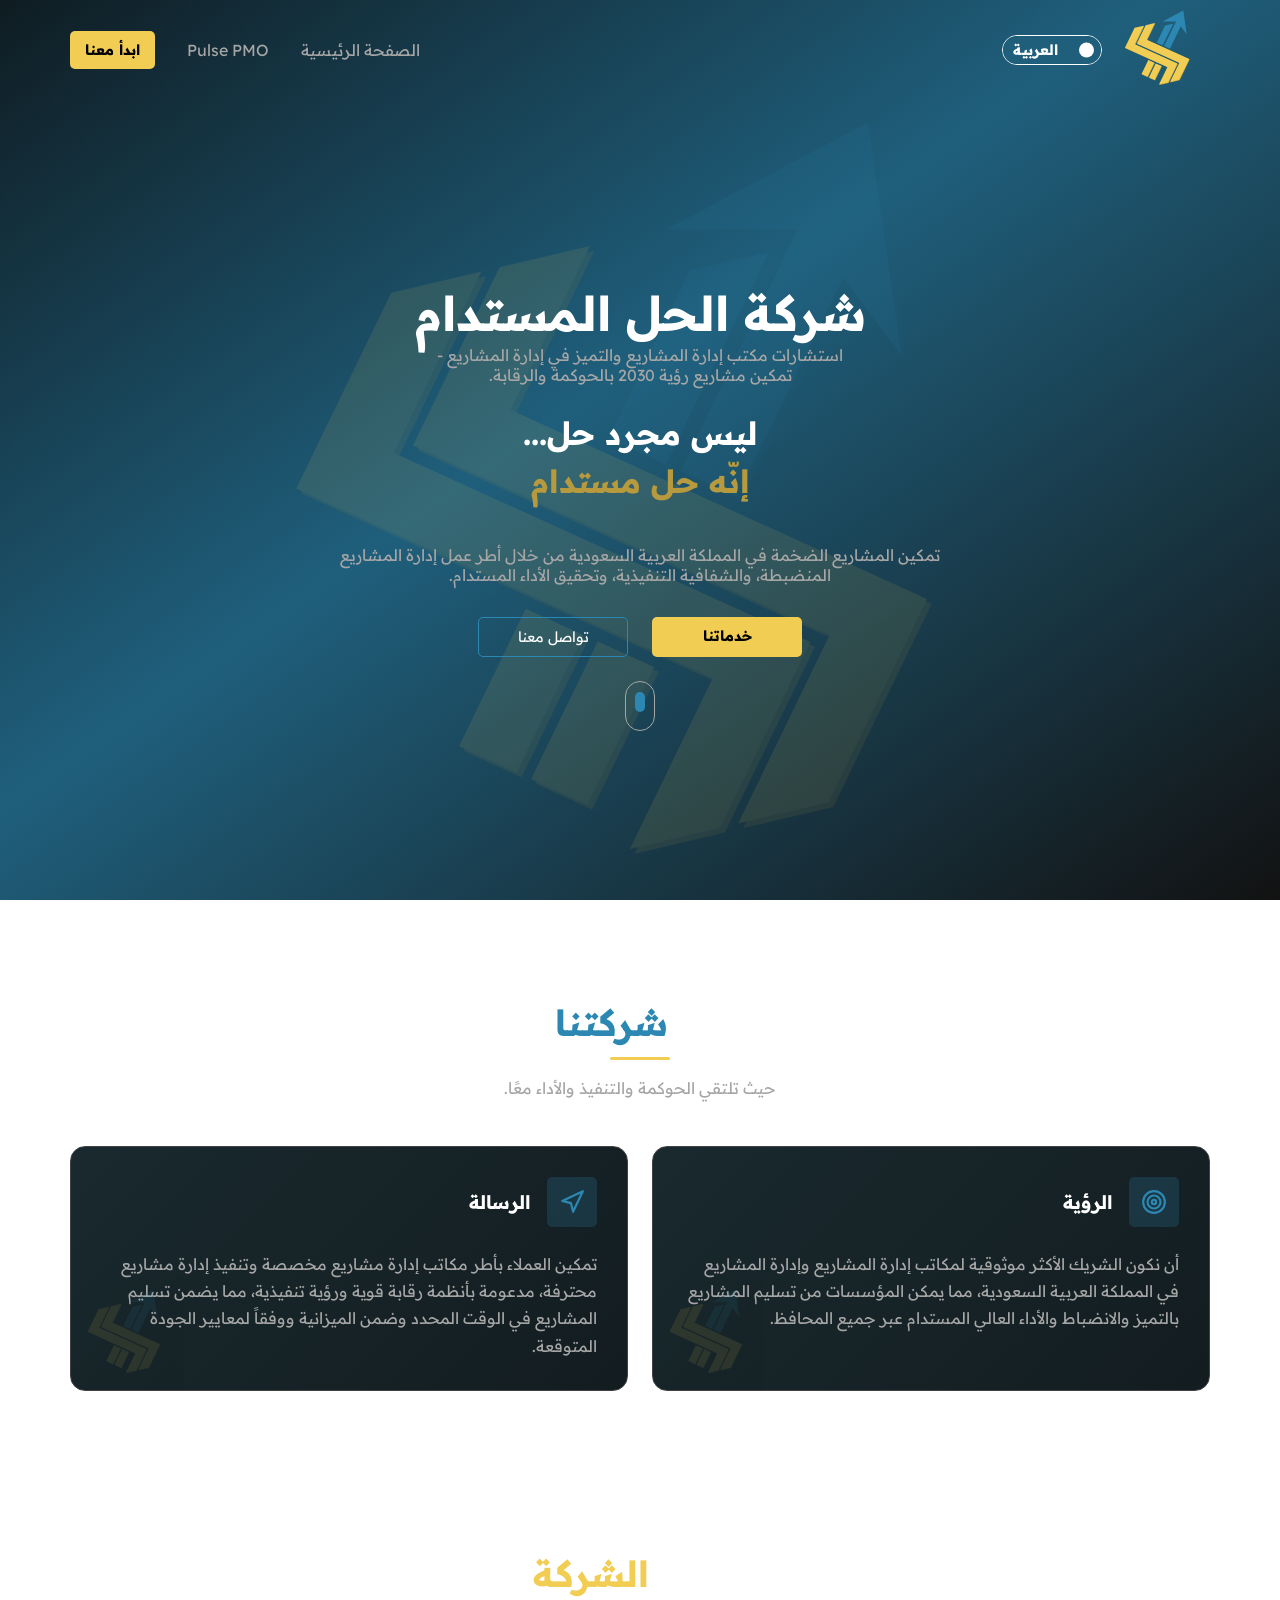
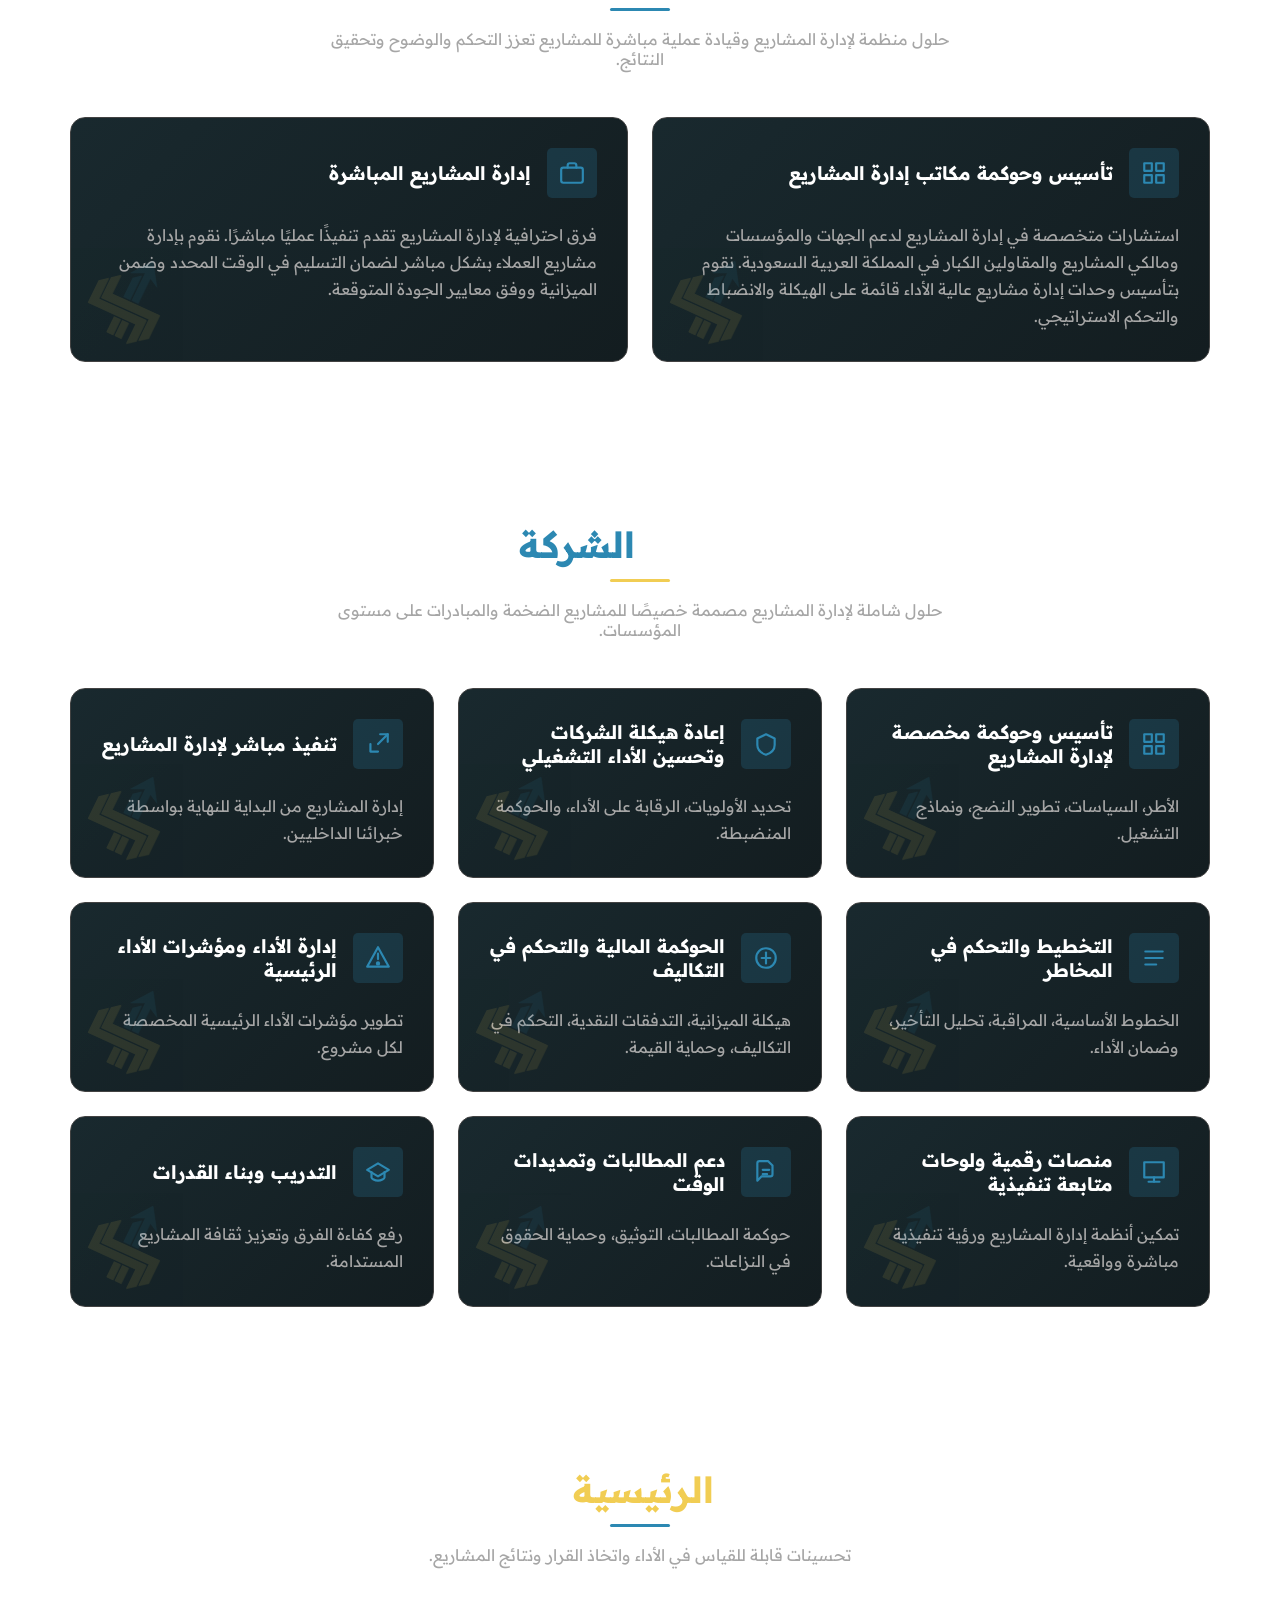
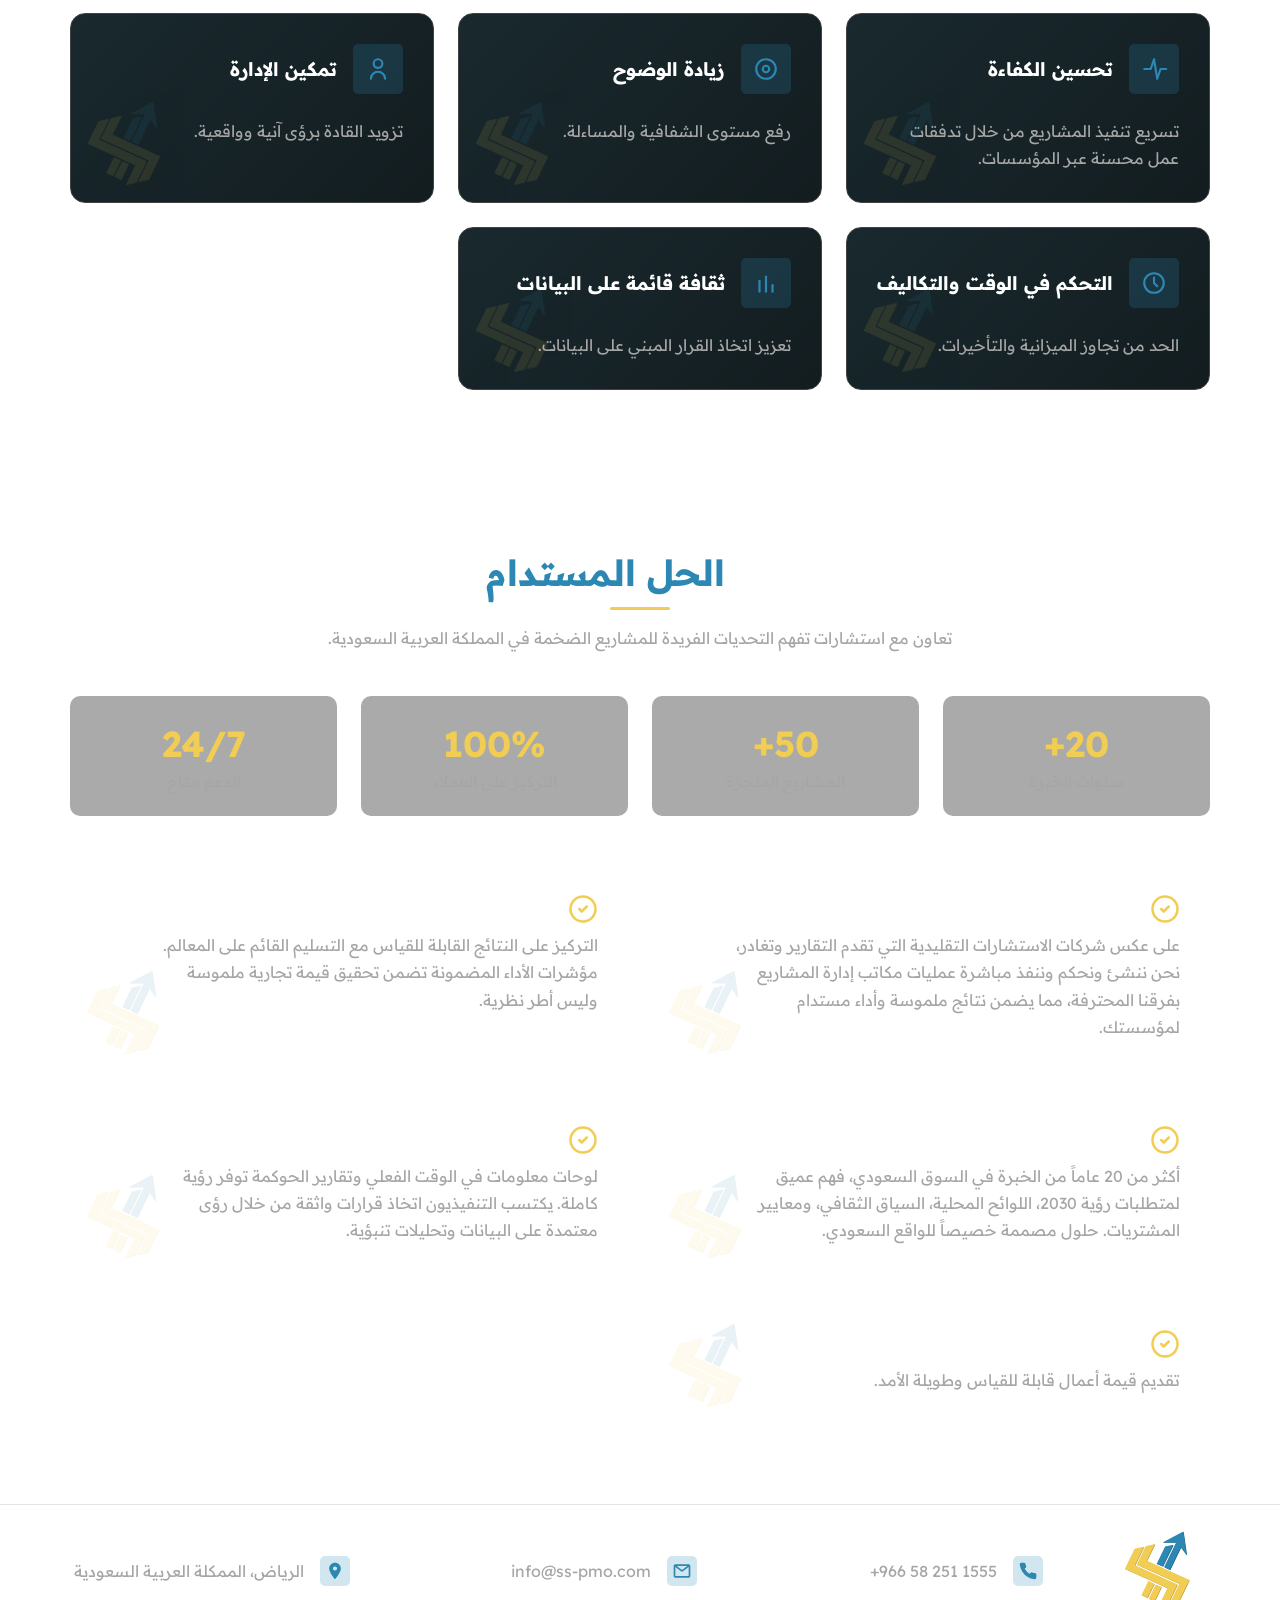
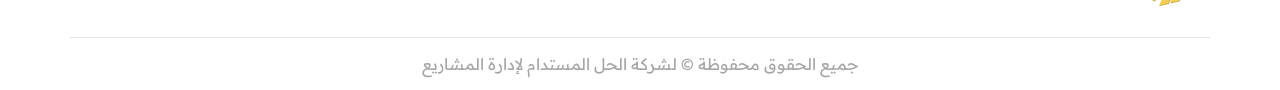
==== commit 8f37853a: "abc" ====
--- a/index.html
+++ b/index.html
@@ -40,7 +40,7 @@
             <li data-i18n="header.a1">Home</li>
             <li data-i18n="header.a2">PULSE PMO</li>
           </ul>
-          <button data-i18n="header.btn">Get Started</button>
+          <a href="#about-us" data-i18n="header.btn">Get Started</a>
         </div>
         <div class="menu-icon">
           <svg xmlns="http://www.w3.org/2000/svg" width="24" height="24" viewBox="0 0 24 24" fill="none"
@@ -74,8 +74,8 @@
           delivery.
         </p>
         <div class="buttons">
-          <button class="button-1" data-i18n="hero.btn1">Our Services</button>
-          <button class="button-2" data-i18n="hero.btn2">Contact Us</button>
+          <a href="#services" class="button-1" data-i18n="hero.btn1">Our Services</a>
+          <a href="#footer" class="button-2" data-i18n="hero.btn2">Contact Us</a>
         </div>
         <a class="down-scroller" href="#about-us"></a>
       </div>
@@ -203,7 +203,7 @@
 
   <!--  -->
   <!-- Start Our Services -->
-  <div class="our-services">
+  <div class="our-services" id="services">
     <div class="container">
       <div class="inside">
         <div class="title-container">
@@ -616,7 +616,7 @@
   <!-- End Why Us -->
   <!--  -->
   <!-- Start Footer -->
-  <div class="footer">
+  <div class="footer" id="footer">
     <div class="container">
       <div class="inside">
         <div class="top">
--- a/style/home.css
+++ b/style/home.css
@@ -48,11 +48,11 @@
   display: flex;
   justify-content: center;
   align-items: center;
-  gap: 1em;
+  gap: 0.5em;
 }
 
 .header .container .inside .left img {
-  width: 80px;
+  width: 100px;
 }
 
 /* (Header)-> Start Language Toggle */
@@ -61,7 +61,7 @@
 .flipswitch {
   direction: ltr;
   position: relative;
-  width: 120px;
+  width: 100px;
 }
 
 .flipswitch input[type="checkbox"] {
@@ -86,40 +86,39 @@
 .flipswitch-inner:after {
   float: left;
   width: 50%;
-  height: 38px;
+  height: 28px;
   padding: 0;
-  line-height: 38px;
+  line-height: 28px;
   color: white;
   font-weight: bold;
+  font-size: 0.9em;
   box-sizing: border-box;
 }
 
 .flipswitch-inner:before {
   content: "العربية";
-  padding-left: 15px;
+  padding-left: 10px;
   background-color: var(--shadow-blue);
   color: #ffffff;
 }
 
 .flipswitch-inner:after {
   content: "English";
-  padding-right: 15px;
+  padding-right: 10px;
   background-color: var(--shadow-yellow);
   color: white;
   text-align: right;
 }
 
 .flipswitch-switch {
-  width: 25px;
-  height: 25px;
-  /* margin: 6.5px; */
-  background: #ffffff;
+  width: 15px;
+  height: 15px;
+  background: white;
   border-radius: 50%;
   position: absolute;
-  /* top: 1px; */
   top: 50%;
   transform: translateY(-50%);
-  right: 88px;
+  right: 78px;
   transition: all 0.3s ease-in 0s;
 }
 
@@ -190,14 +189,24 @@
   color: white;
 }
 
-.header .container .inside .right button {
+.header .container .inside .right > a {
   border: none;
   outline: none;
+  color: black;
   background-color: var(--primary-yellow);
   border-radius: 5px;
   padding: 10px 15px;
   font-weight: bold;
+  font-size: 0.9em;
+  /*  */
   cursor: pointer;
+  transition: 0.3s;
+  text-align: center;
+}
+
+.header .container .inside .right > a:hover {
+  background-color: var(--shadow-yellow);
+  color: white;
 }
 
 /* End Header */
@@ -242,9 +251,6 @@
   margin-bottom: 1em;
 }
 
-.hero-section .container .inside > .text img {
-}
-
 .hero-section .container .inside > .text h1 {
   text-align: center;
   margin: 0;
@@ -275,9 +281,6 @@
   margin-top: 1em;
 }
 
-html[lang="ar"] .hero-section .container .inside > span:first-of-type {
-}
-
 .hero-section .container .inside > span:last-of-type {
   color: var(--shadow-yellow);
   margin-bottom: 1em;
@@ -299,25 +302,39 @@
   gap: 1.5em;
 }
 
-.hero-section .container .inside > .buttons button {
+.hero-section .container .inside > .buttons a {
   border-radius: 5px;
   border: none;
   outline: none;
   padding: 10px 15px;
   font-weight: bold;
+  font-size: 0.9em;
+  /*  */
   cursor: pointer;
   min-width: 150px;
-}
-
-.hero-section .container .inside > .buttons button:first-child {
+  /*  */
+  transition: 0.3s;
+}
+
+.hero-section .container .inside > .buttons a:first-child {
   background-color: var(--primary-yellow);
-}
-
-.hero-section .container .inside > .buttons button:last-child {
+  color: black;
+}
+
+.hero-section .container .inside > .buttons a:first-child:hover {
+  background-color: var(--shadow-yellow);
+  color: white;
+}
+
+.hero-section .container .inside > .buttons a:last-child {
   background-color: transparent;
   font-weight: normal;
   color: white;
   border: 1px solid var(--primary-blue);
+}
+
+.hero-section .container .inside > .buttons a:last-child:hover {
+  background-color: var(--shadow-blue);
 }
 
 .hero-section .container .inside .down-scroller {
@@ -473,7 +490,7 @@
 }
 
 .footer .container .inside .top img {
-  width: 80px;
+  width: 100px;
 }
 
 .footer .container .inside .top p.phone-number span {
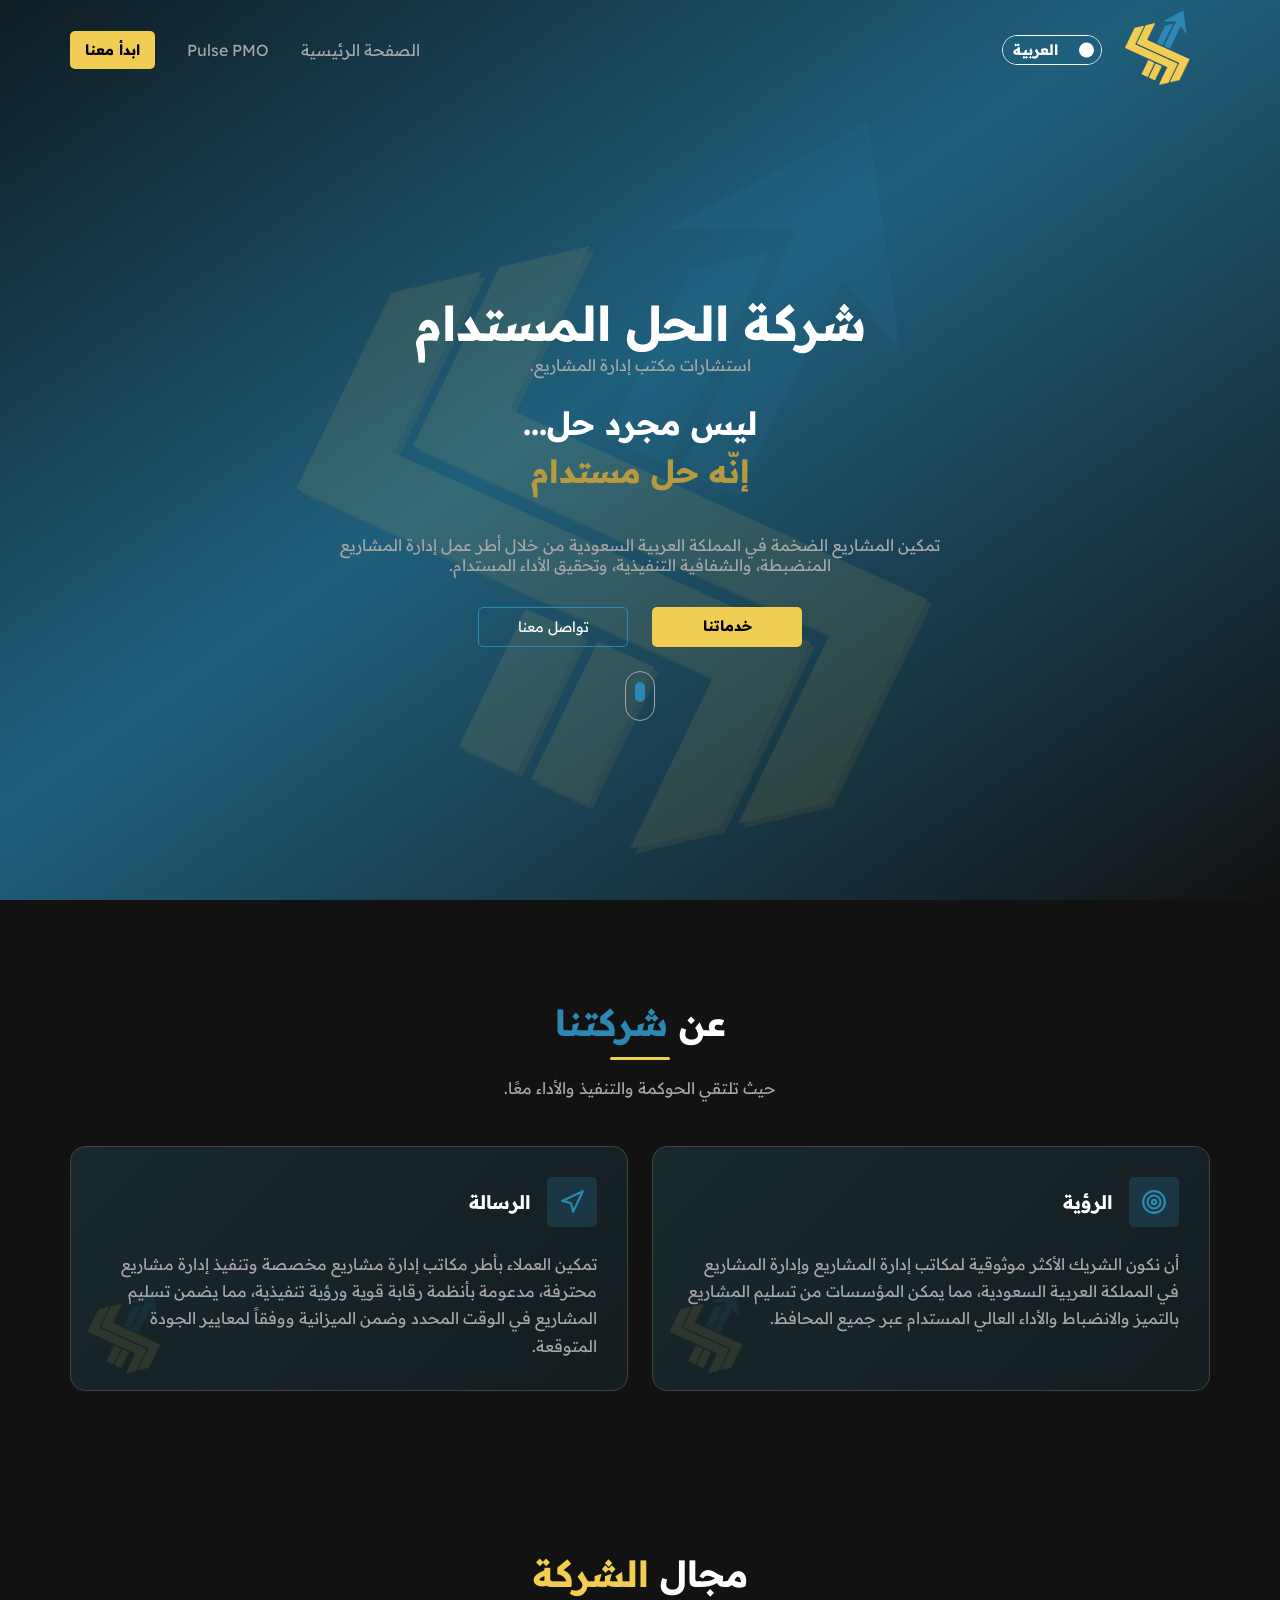
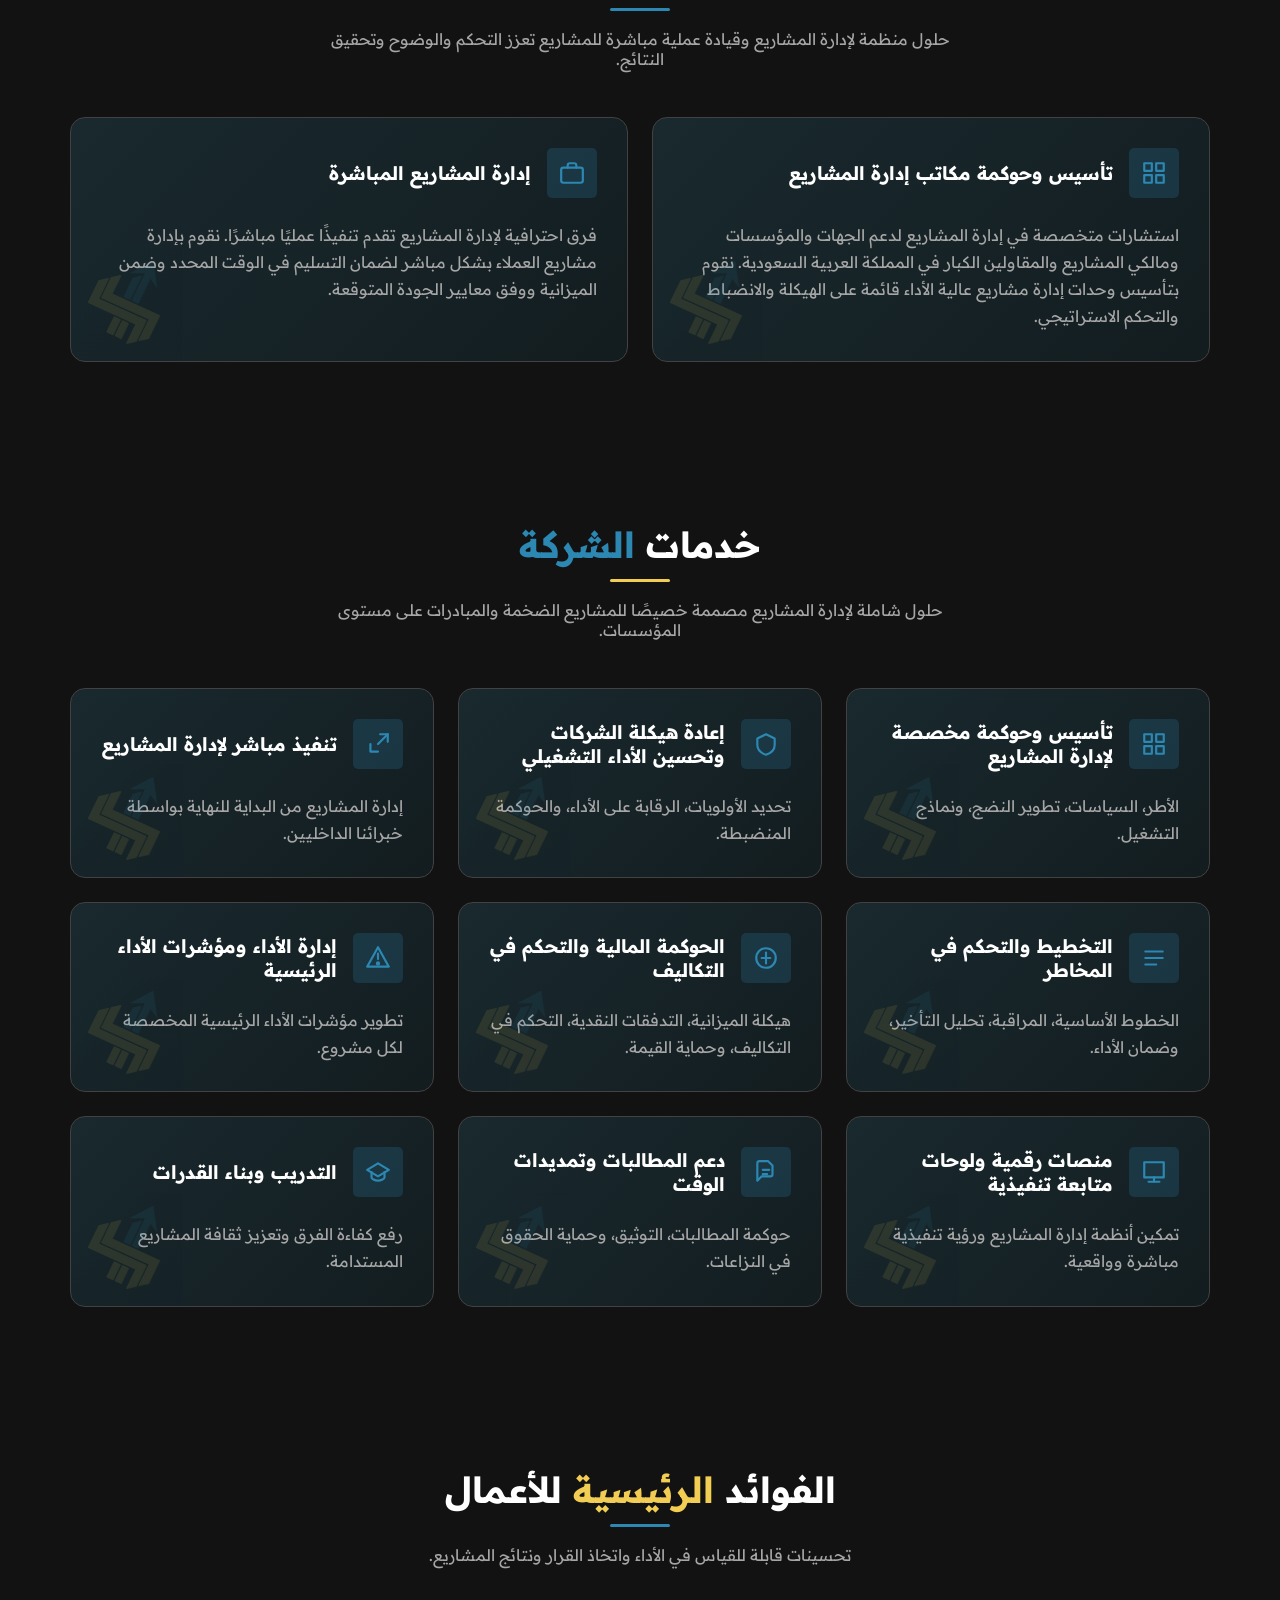
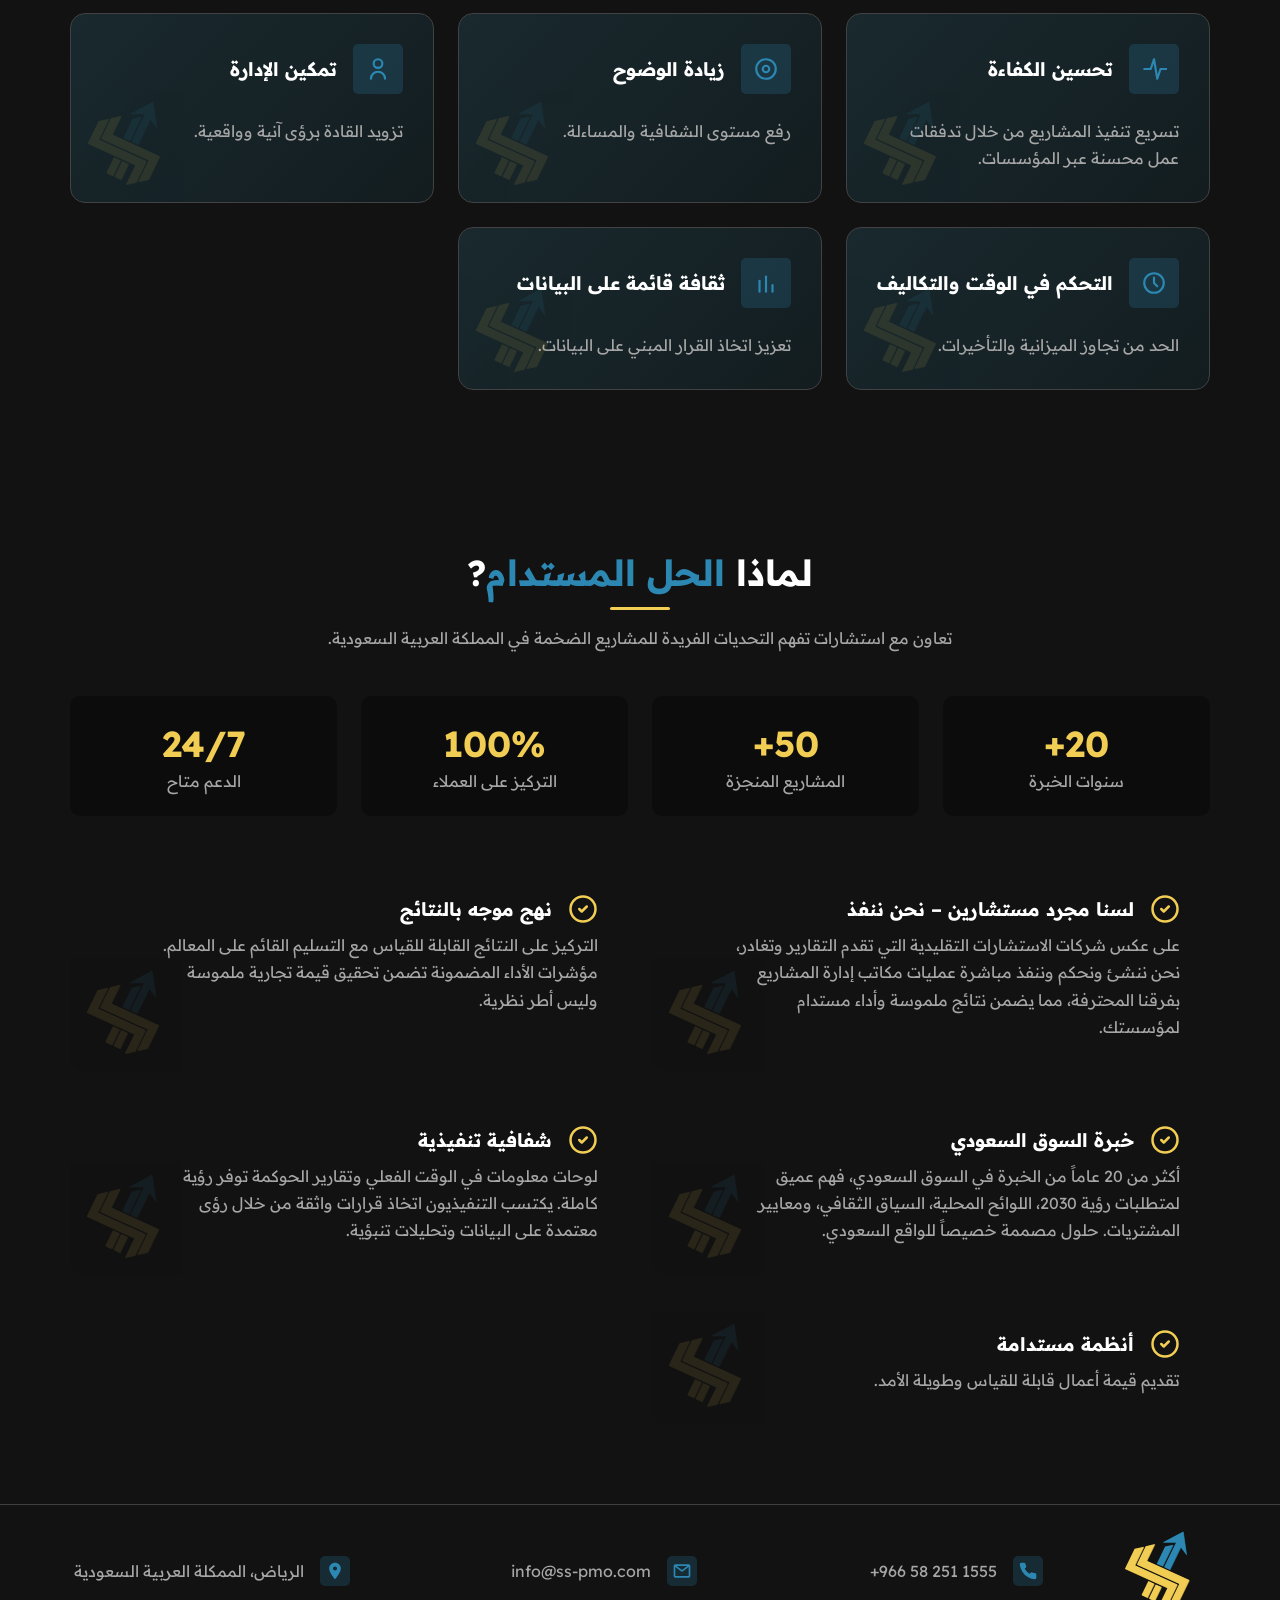
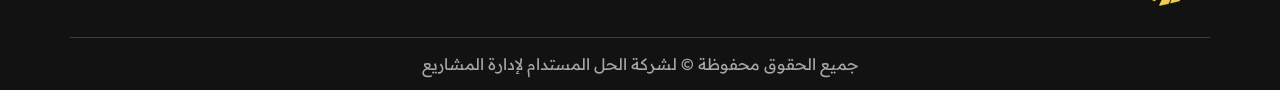
==== commit 41ba8582: "abc" ====
--- a/index.html
+++ b/index.html
@@ -16,9 +16,26 @@
   <link rel="stylesheet" href="./style/global.css" />
   <link rel="stylesheet" href="./style/home.css" />
   <title>SS-PMO</title>
+  <!--  -->
 </head>
 
 <body>
+  <!-- Scroll To Top Progress Button -->
+  <div id="btn-scroll-top">
+    <span id="progress-value">
+      <svg xmlns="http://www.w3.org/2000/svg" width="24" height="24" viewBox="0 0 24 24" fill="currentColor"
+        class="icon icon-tabler icons-tabler-filled icon-tabler-arrow-big-up-lines">
+        <path stroke="none" d="M0 0h24v24H0z" fill="none"></path>
+        <path
+          d="M10.586 3l-6.586 6.586a2 2 0 0 0 -.434 2.18l.068 .145a2 2 0 0 0 1.78 1.089h2.586v2a1 1 0 0 0 1 1h6l.117 -.007a1 1 0 0 0 .883 -.993l-.001 -2h2.587a2 2 0 0 0 1.414 -3.414l-6.586 -6.586a2 2 0 0 0 -2.828 0z">
+        </path>
+        <path d="M15 20a1 1 0 0 1 .117 1.993l-.117 .007h-6a1 1 0 0 1 -.117 -1.993l.117 -.007h6z"></path>
+        <path d="M15 17a1 1 0 0 1 .117 1.993l-.117 .007h-6a1 1 0 0 1 -.117 -1.993l.117 -.007h6z"></path>
+      </svg>
+    </span>
+  </div>
+  <!-- Overlay -->
+  <div id="overlay"></div>
   <!-- Start Header -->
   <div class="header">
     <div class="container">
--- a/style/global.css
+++ b/style/global.css
@@ -6,6 +6,13 @@
 
 :root {
   --body-bg: linear-gradient(145deg, #0f1c22 0%, #1f5f7c 45%, #121212 100%);
+  /* Background for Safari Browser */
+  --body-bg-safari: linear-gradient(
+    145deg in srgb,
+    #0f1c22 0%,
+    #1f5f7c 45%,
+    #121212 100%
+  );
   /*  */
   --primary-blue: #2c88b2;
   --shadow-blue: #1f5f7c;
@@ -22,8 +29,10 @@
 body {
   margin: 0;
   font-family: "Readex Pro", sans-serif;
-  background: var(--body-bg);
+  background-color: #121212;
+  background-image: var(--body-bg-safari);
   background-attachment: fixed;
+  /*  */
 }
 
 a {
@@ -137,6 +146,37 @@
 }
 /* End Main Title */
 
+/* Start Scroll To Top Button */
+
+#btn-scroll-top {
+  z-index: 1;
+  position: fixed;
+  bottom: 20px;
+  right: 10px;
+  height: 70px;
+  width: 70px;
+  display: none;
+  place-items: center;
+  border-radius: 50%;
+  box-shadow: 0 0 10px rgba(0, 0, 0, 0.2);
+  border: 1px solid var(--grey-color);
+  cursor: pointer;
+}
+
+#progress-value {
+  display: block;
+  height: calc(100% - 10px);
+  width: calc(100% - 10px);
+  background-color: var(--shadow-blue);
+  border-radius: 50%;
+  display: grid;
+  place-items: center;
+  font-size: 35px;
+  color: white;
+}
+
+/* End Scroll To Top Button */
+
 /* Start Box Style 1 */
 .box-style-1 {
   background: linear-gradient(
--- a/style/home.css
+++ b/style/home.css
@@ -23,6 +23,15 @@
 
 /* Start Header */
 
+/* .header {
+  backdrop-filter: blur(10px);
+  position: sticky;
+  top: 0;
+  z-index: 1;
+  border-bottom: 1px solid white;
+  box-shadow: 0 5px 15px rgba(255, 255, 255, 0.2);
+} */
+
 .header .container .inside {
   display: flex;
   justify-content: space-between;
@@ -135,6 +144,10 @@
 .header .container .inside .right {
   display: flex;
   gap: 2em;
+  /*  */
+  transition:
+    opacity 0.3s,
+    transform 0.3s cubic-bezier(0.68, -0.55, 0.27, 1.55);
 }
 
 /* .header .container .inside .right.show-menu {
@@ -142,7 +155,8 @@
 } */
 
 .header .container .inside .right.show-menu {
-  display: flex;
+  opacity: 1;
+  transform: scaleY(1);
 }
 
 .header .container .inside .right ul {
@@ -154,7 +168,9 @@
 @media (max-width: 767px) {
   .header .container .inside .right {
     position: absolute;
-    display: none;
+    opacity: 0;
+    transform: scaleY(0);
+    transform-origin: top;
     /*  */
     top: calc(1em + 100%);
     flex-direction: column;
@@ -269,6 +285,12 @@
   margin-top: 0.5em;
 }
 
+@media (max-width: 499px) {
+  html[lang="ar"] .hero-section .container .inside > .text p {
+    margin-top: 1.5em;
+  }
+}
+
 .hero-section .container .inside > span {
   display: block;
   font-weight: bold;
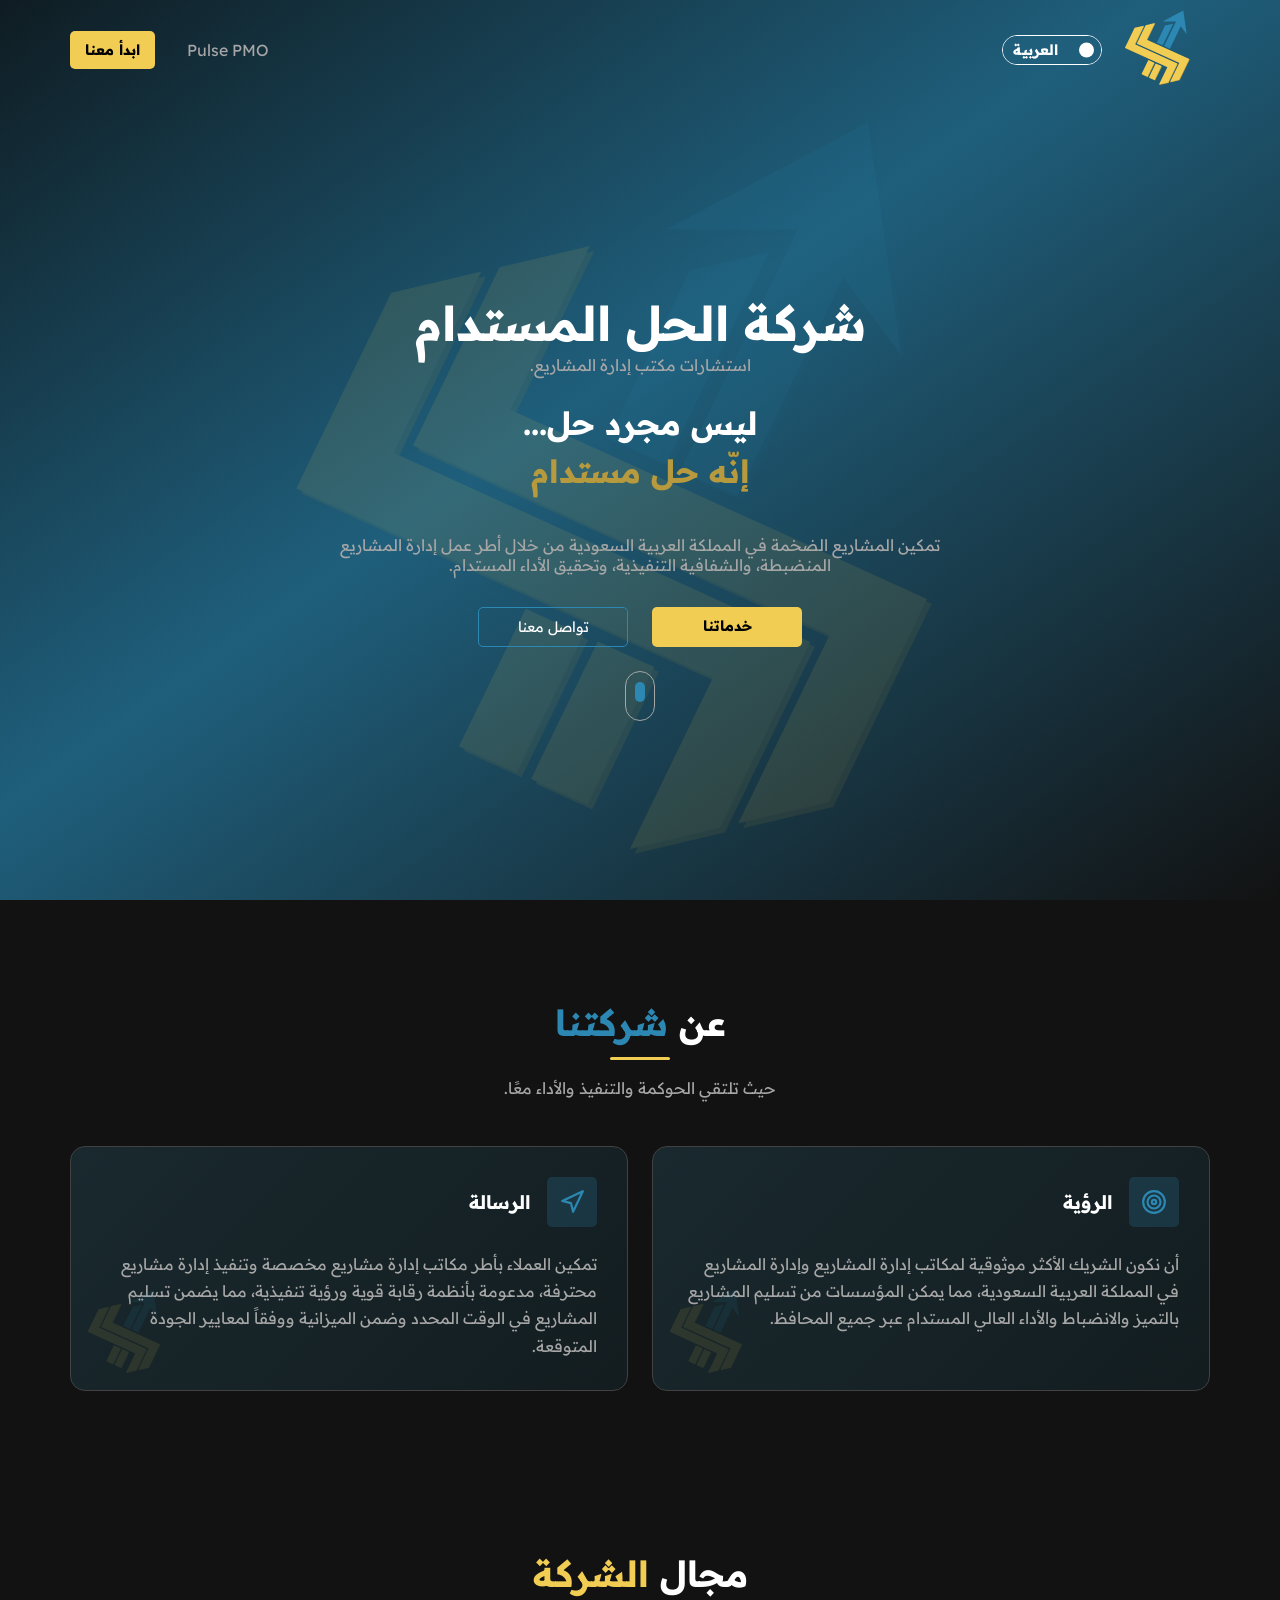
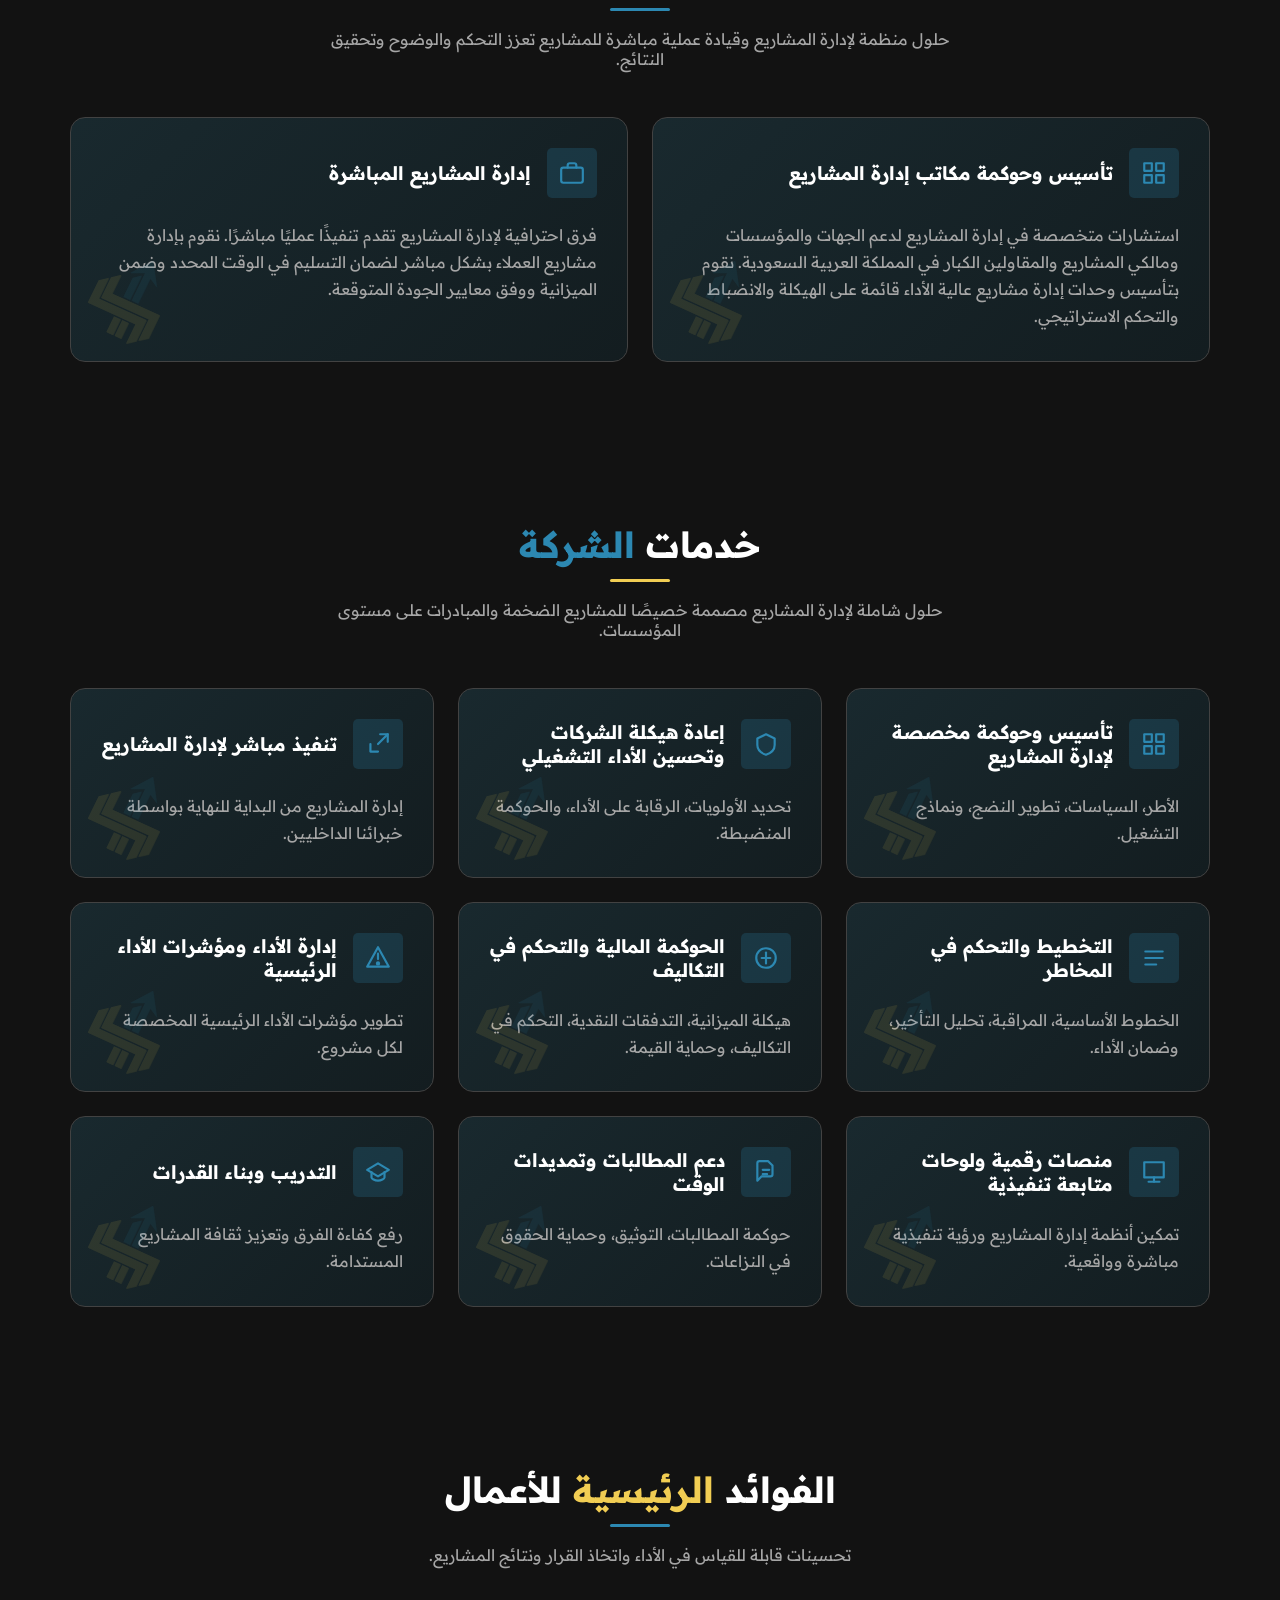
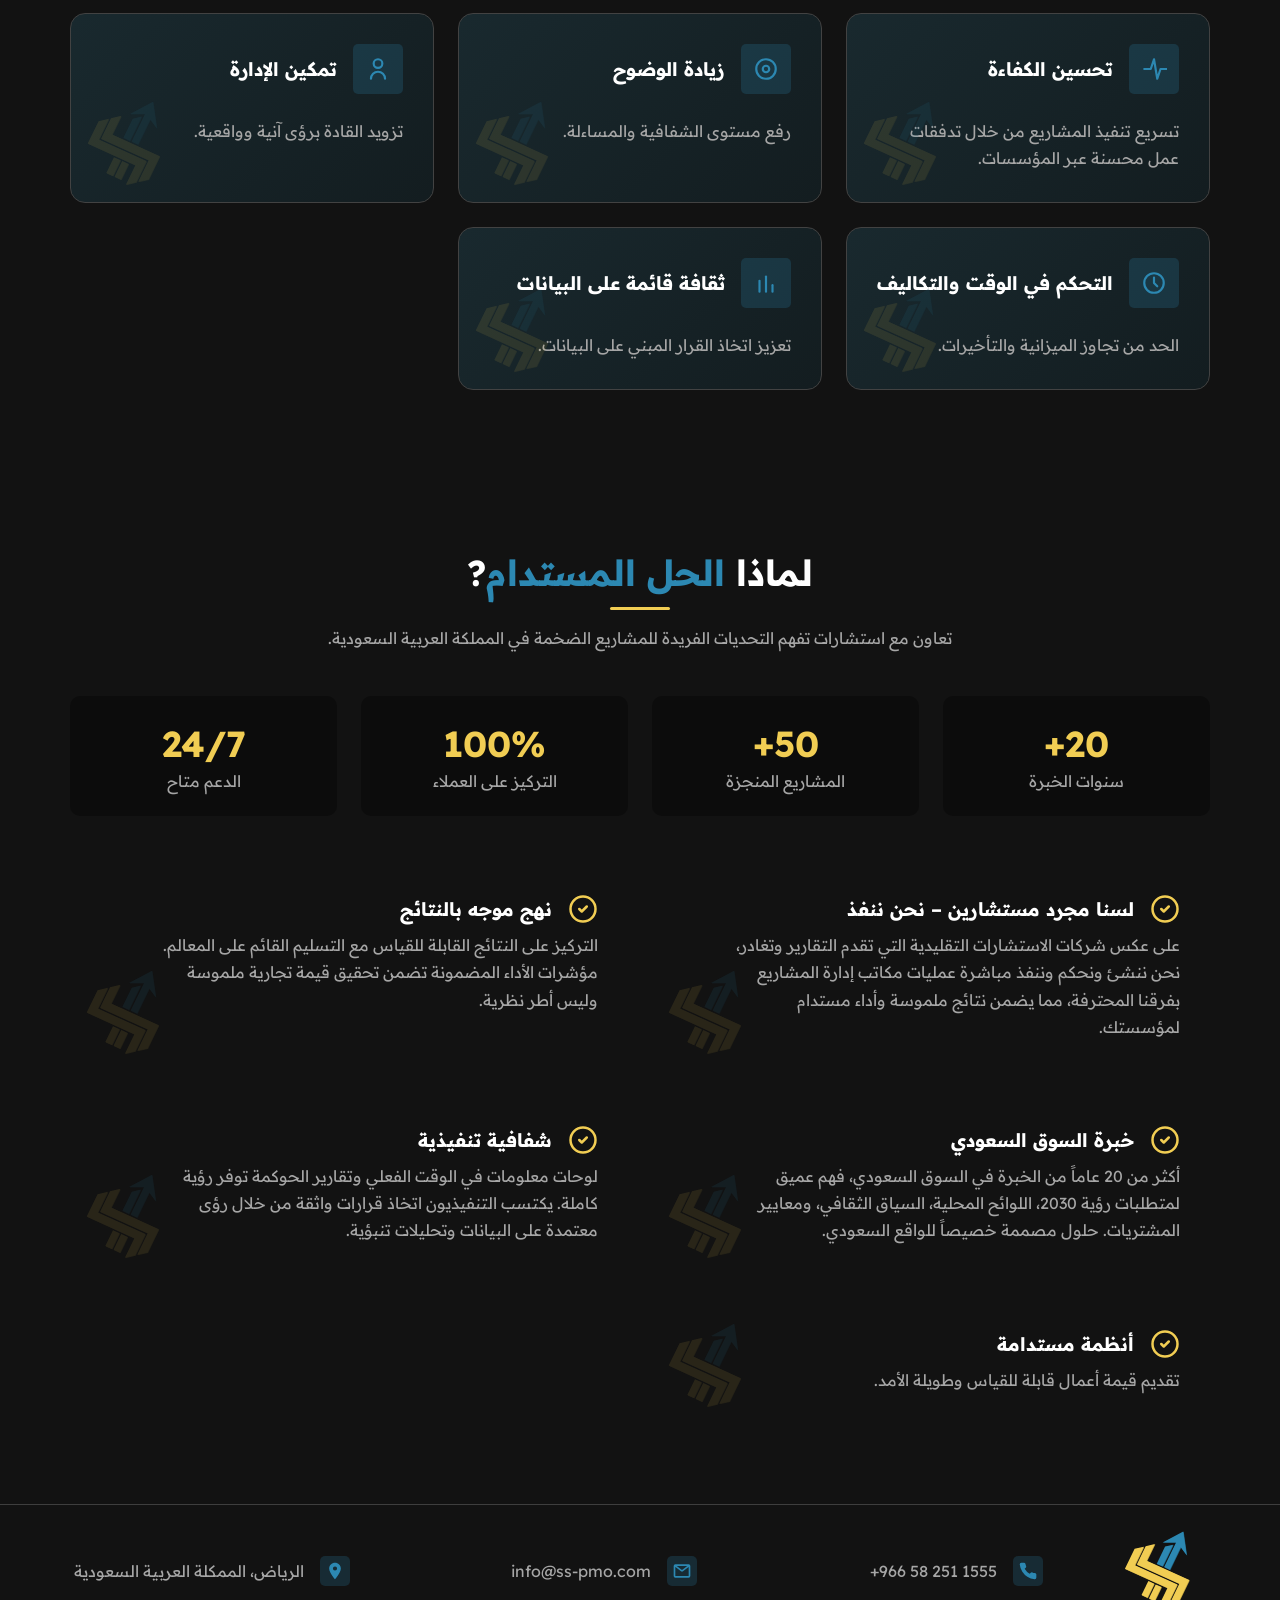
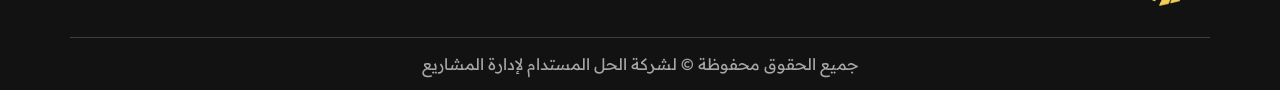
==== commit 5e4da26a: "abc" ====
--- a/index.html
+++ b/index.html
@@ -54,8 +54,8 @@
         </div>
         <div class="right">
           <ul>
-            <li data-i18n="header.a1">Home</li>
-            <li data-i18n="header.a2">PULSE PMO</li>
+            <!-- <li data-i18n="header.a1">Home</li> -->
+            <li><a href="/pages/pulse-pmo.html" data-i18n="header.a2">PULSE PMO</a></li>
           </ul>
           <a href="#about-us" data-i18n="header.btn">Get Started</a>
         </div>
--- a/style/global.css
+++ b/style/global.css
@@ -96,6 +96,24 @@
 
 /* End Backgrounds */
 
+/* Start Overlay */
+#overlay {
+  position: fixed;
+  top: 0;
+  bottom: 0;
+  left: 0;
+  right: 0;
+  background-color: transparent;
+  transition: background-color 0.3s;
+  z-index: -1;
+}
+
+#overlay.show-overlay {
+  z-index: 10;
+  background-color: rgba(0, 0, 0, 0.5);
+}
+/* End Overlay */
+
 /* Start Main Title */
 .title-container {
   margin-bottom: 3em;
--- a/style/home.css
+++ b/style/home.css
@@ -147,7 +147,7 @@
   /*  */
   transition:
     opacity 0.3s,
-    transform 0.3s cubic-bezier(0.68, -0.55, 0.27, 1.55);
+    transform 0.3s;
 }
 
 /* .header .container .inside .right.show-menu {
@@ -156,7 +156,8 @@
 
 .header .container .inside .right.show-menu {
   opacity: 1;
-  transform: scaleY(1);
+  transform: translateY(0);
+  z-index: 100;
 }
 
 .header .container .inside .right ul {
@@ -169,8 +170,10 @@
   .header .container .inside .right {
     position: absolute;
     opacity: 0;
-    transform: scaleY(0);
-    transform-origin: top;
+    transform: translateY(calc(-120px - 100%));
+    /*  */
+    /* display: none; */
+
     /*  */
     top: calc(1em + 100%);
     flex-direction: column;
@@ -195,13 +198,13 @@
   }
 }
 
-.header .container .inside .right ul li {
+.header .container .inside .right ul li a {
   color: hsl(0 0% 65%);
   cursor: pointer;
   transition: color 0.3s;
 }
 
-.header .container .inside .right ul li:hover {
+.header .container .inside .right ul li:hover a {
   color: white;
 }
 
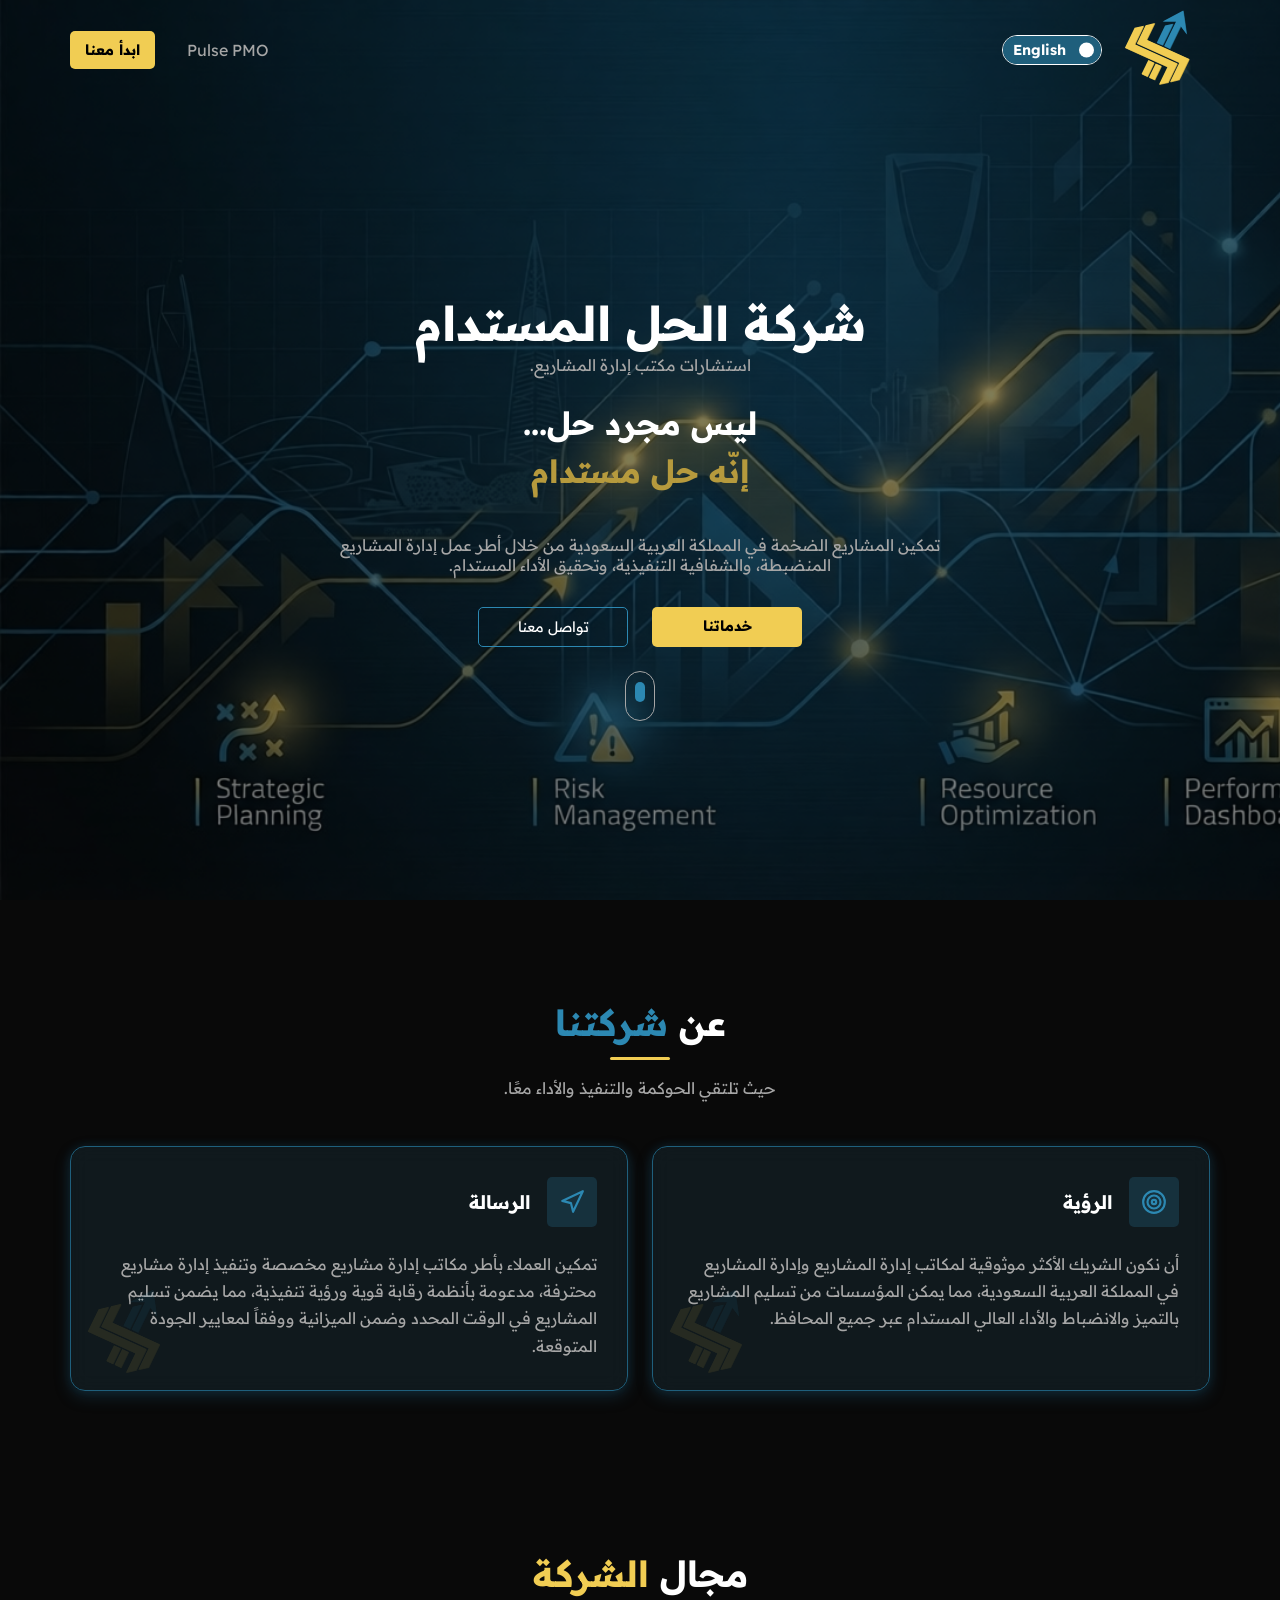
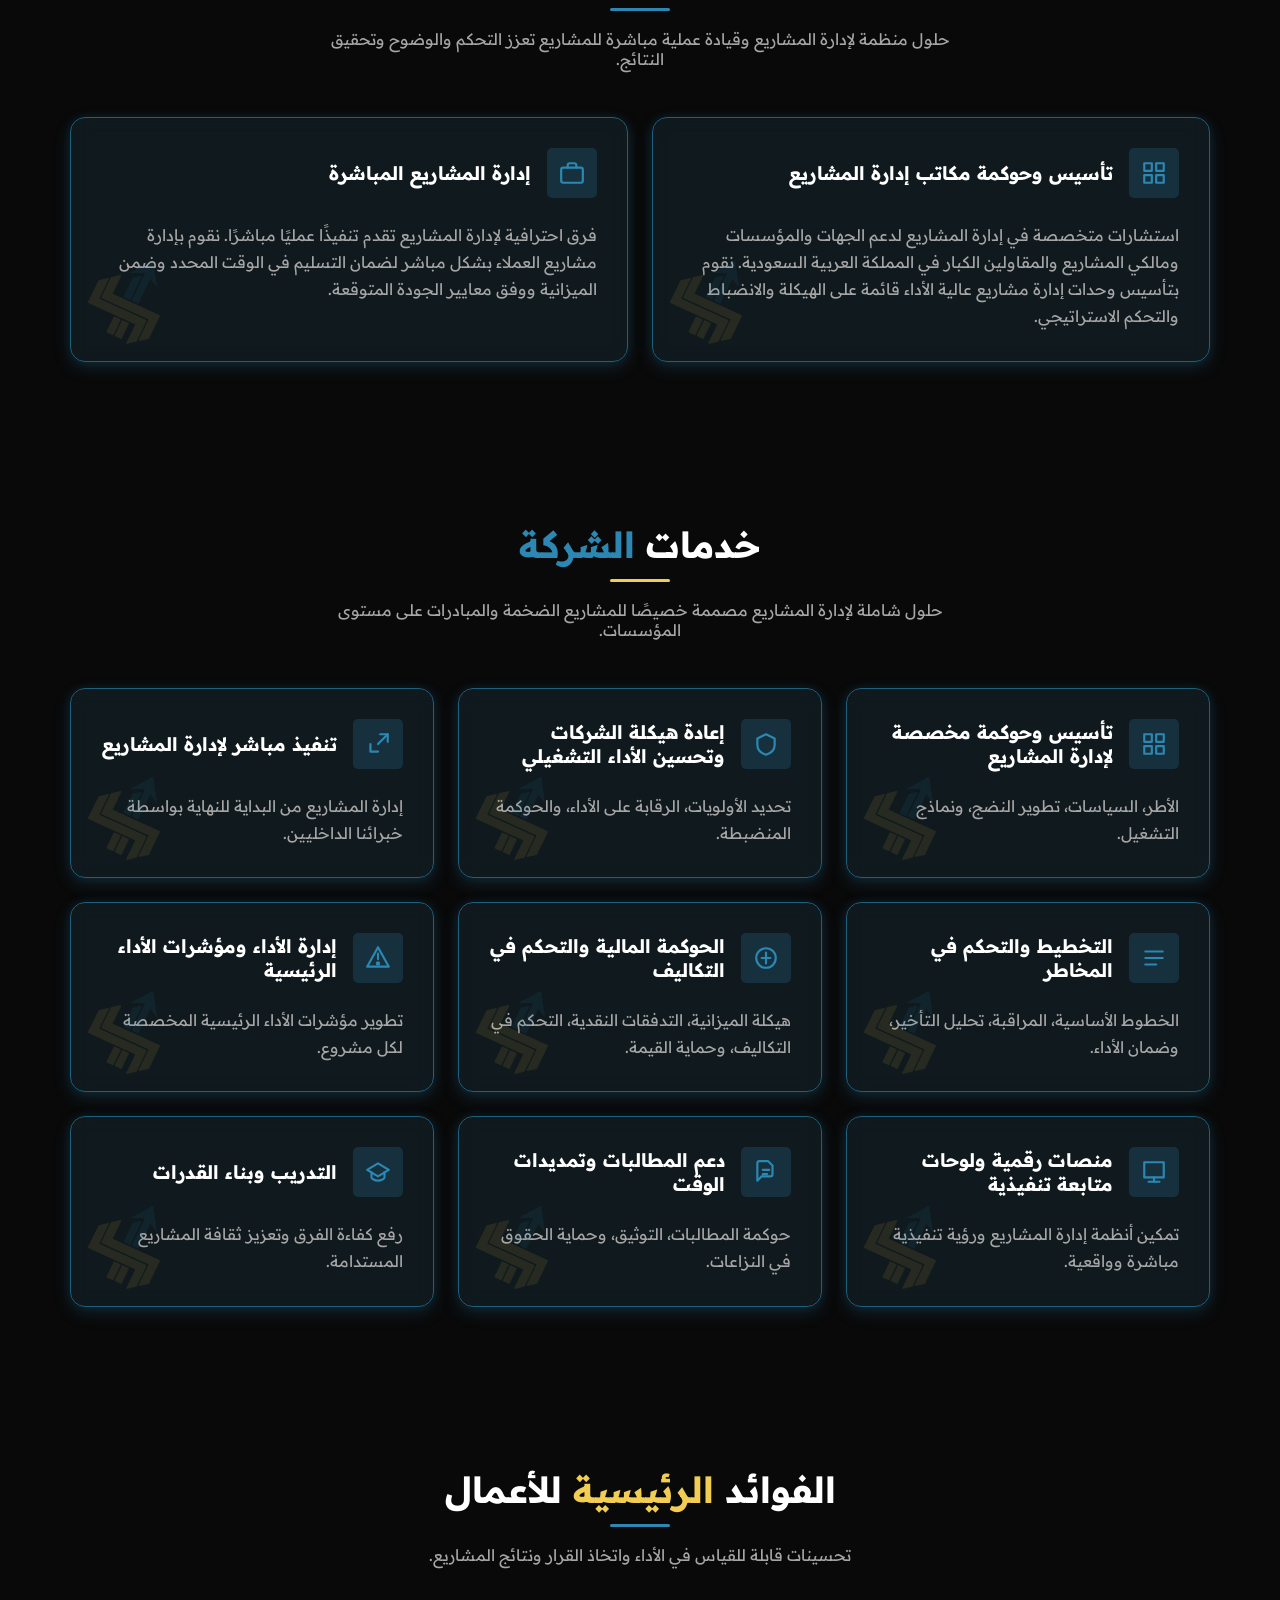
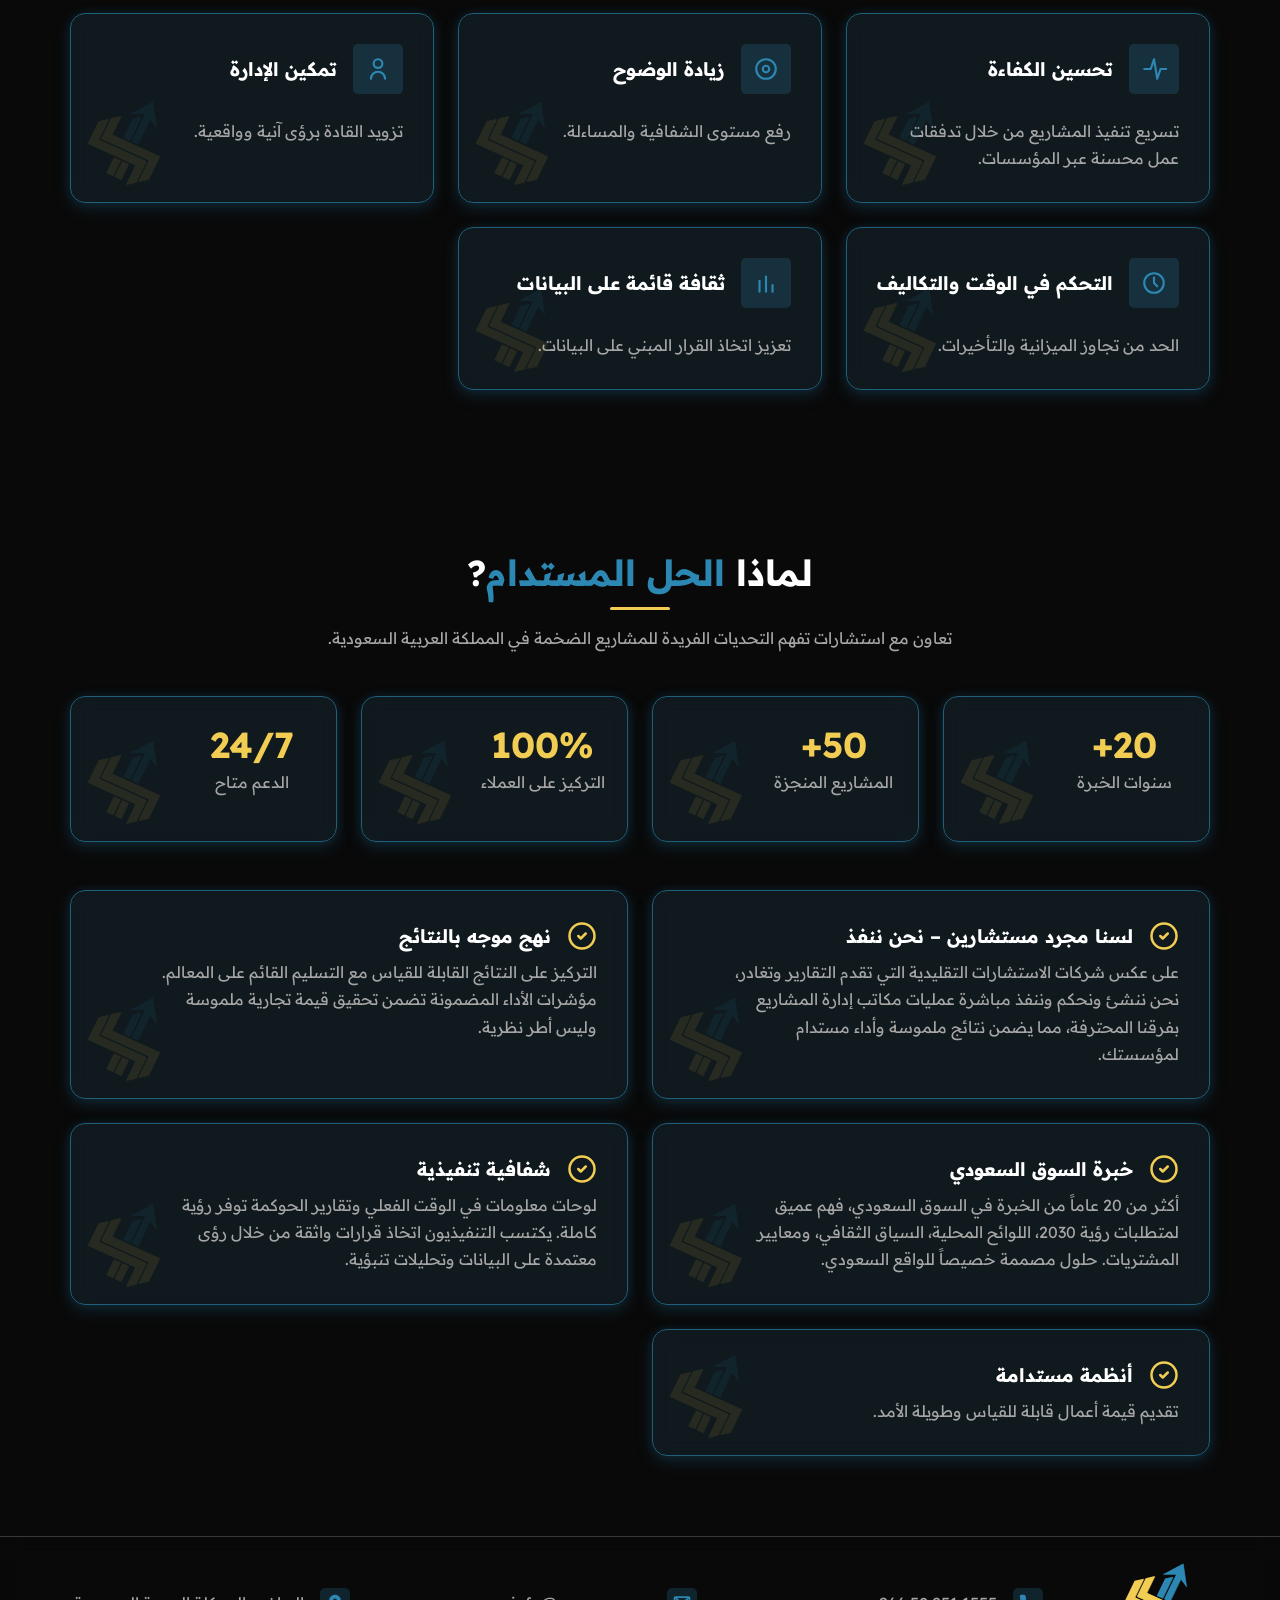
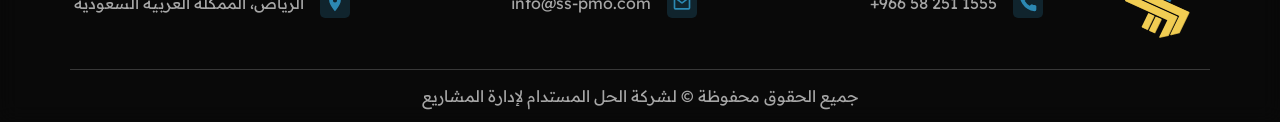
==== commit c0e3c4b5: "abc" ====
--- a/index.html
+++ b/index.html
@@ -537,22 +537,22 @@
         <!--  -->
         <div class="stats">
           <!-- 1 -->
-          <div class="box">
+          <div class="box box-style-1">
             <span class="number" data-i18n="whySS.stats1Value">20+</span>
             <span class="title" data-i18n="whySS.stats1Title">Years of Experience</span>
           </div>
           <!-- 2 -->
-          <div class="box">
+          <div class="box box-style-1">
             <span class="number" data-i18n="whySS.stats2Value">50+</span>
             <span class="title" data-i18n="whySS.stats2Title">Projects Delivered</span>
           </div>
           <!-- 3 -->
-          <div class="box">
+          <div class="box box-style-1">
             <span class="number" data-i18n="whySS.stats3Value">100%</span>
             <span class="title" data-i18n="whySS.stats3Title">Client Focus</span>
           </div>
           <!-- 4 -->
-          <div class="box">
+          <div class="box box-style-1">
             <span class="number" data-i18n="whySS.stats4Value">24/7</span>
             <span class="title" data-i18n="whySS.stats4Title">Support Available</span>
           </div>
--- a/style/global.css
+++ b/style/global.css
@@ -6,13 +6,6 @@
 
 :root {
   --body-bg: linear-gradient(145deg, #0f1c22 0%, #1f5f7c 45%, #121212 100%);
-  /* Background for Safari Browser */
-  --body-bg-safari: linear-gradient(
-    145deg in srgb,
-    #0f1c22 0%,
-    #1f5f7c 45%,
-    #121212 100%
-  );
   /*  */
   --primary-blue: #2c88b2;
   --shadow-blue: #1f5f7c;
@@ -30,9 +23,22 @@
   margin: 0;
   font-family: "Readex Pro", sans-serif;
   background-color: #121212;
-  background-image: var(--body-bg-safari);
+  background-image: url("../assets/body-bg.png");
   background-attachment: fixed;
-  /*  */
+  background-repeat: no-repeat;
+  background-size: cover;
+  /*  */
+  position: relative;
+}
+
+body::before {
+  content: "";
+  position: absolute;
+  left: 0;
+  right: 0;
+  top: 0;
+  bottom: 0;
+  background-color: rgba(0, 0, 0, 0.5);
 }
 
 a {
@@ -117,6 +123,7 @@
 /* Start Main Title */
 .title-container {
   margin-bottom: 3em;
+  position: relative;
 }
 
 .title-container h2.main-title {
@@ -197,16 +204,17 @@
 
 /* Start Box Style 1 */
 .box-style-1 {
-  background: linear-gradient(
-    135deg,
-    hsl(195 30% 14%) 0%,
-    hsl(195 25% 10%) 100%
-  );
+  background-color: #1a2f3870;
+  backdrop-filter: blur(10px);
   /*  */
   padding: 30px;
   border-radius: 15px;
   /*  */
-  border: 1px solid var(--grey-color);
+  box-shadow:
+    0 6px 16px rgba(31, 95, 124, 0.28),
+    0 0 12px rgba(44, 136, 178, 0.15);
+  border: 0.5px solid var(--shadow-blue);
+  /*  */
   transition:
     border-color 0.3s,
     background-color 0.3s;
@@ -240,12 +248,10 @@
 }
 
 .box-style-1.why-us-box {
-  background: transparent;
-  border: none;
-}
-
-.box-style-1.why-us-box:hover {
-  background-color: hsla(193, 25%, 18%, 0.3);
+  /* background: transparent; */
+
+  /*  */
+  /* border: none; */
 }
 
 .box-style-1 .title {
--- a/style/home.css
+++ b/style/home.css
@@ -105,14 +105,14 @@
 }
 
 .flipswitch-inner:before {
-  content: "العربية";
+  content: "English";
   padding-left: 10px;
   background-color: var(--shadow-blue);
   color: #ffffff;
 }
 
 .flipswitch-inner:after {
-  content: "English";
+  content: "العربية";
   padding-right: 10px;
   background-color: var(--shadow-yellow);
   color: white;
@@ -242,22 +242,20 @@
   position: relative;
 }
 
-.hero-section::before {
+/* .hero-section::before {
   content: "";
   position: absolute;
   left: -5em;
   right: -5em;
   top: -5em;
   bottom: -5em;
-  /*  */
   background-image: url("../assets/logo.svg");
   background-repeat: no-repeat;
   background-size: contain;
   background-position: center center;
   opacity: 0.1;
-  /*  */
   z-index: -1;
-}
+} */
 
 .hero-section .container .inside {
   text-align: center;
@@ -451,6 +449,7 @@
 /* Start Why Us */
 .why-us {
   padding: var(--section-padding) 0;
+  position: relative;
 }
 
 .why-us .why-us-content {
@@ -476,11 +475,24 @@
   margin-bottom: 3em;
 }
 
-.why-us .stats .box {
-  background-color: rgba(0, 0, 0, 0.335);
-
+/* .why-us .stats .box {
+  backdrop-filter: blur(10px);
+  
+  box-shadow:
+    0 6px 16px rgba(31, 95, 124, 0.28),
+    0 0 12px rgba(44, 136, 178, 0.15);
+  
+  border: 1px solid var(--shadow-blue);
   border-radius: 10px;
   padding: 25px;
+} */
+
+.why-us .stats .box {
+  padding: 25px 6em 25px 0;
+}
+
+html[lang="ar"] .why-us .stats .box {
+  padding: 25px 0 25px 6em;
 }
 
 .why-us .stats .box span {
@@ -505,6 +517,8 @@
 
 .footer {
   border-top: 1px solid hsla(0, 0%, 65%, 0.3);
+  position: relative;
+  backdrop-filter: blur(10px);
 }
 
 .footer .container .inside {
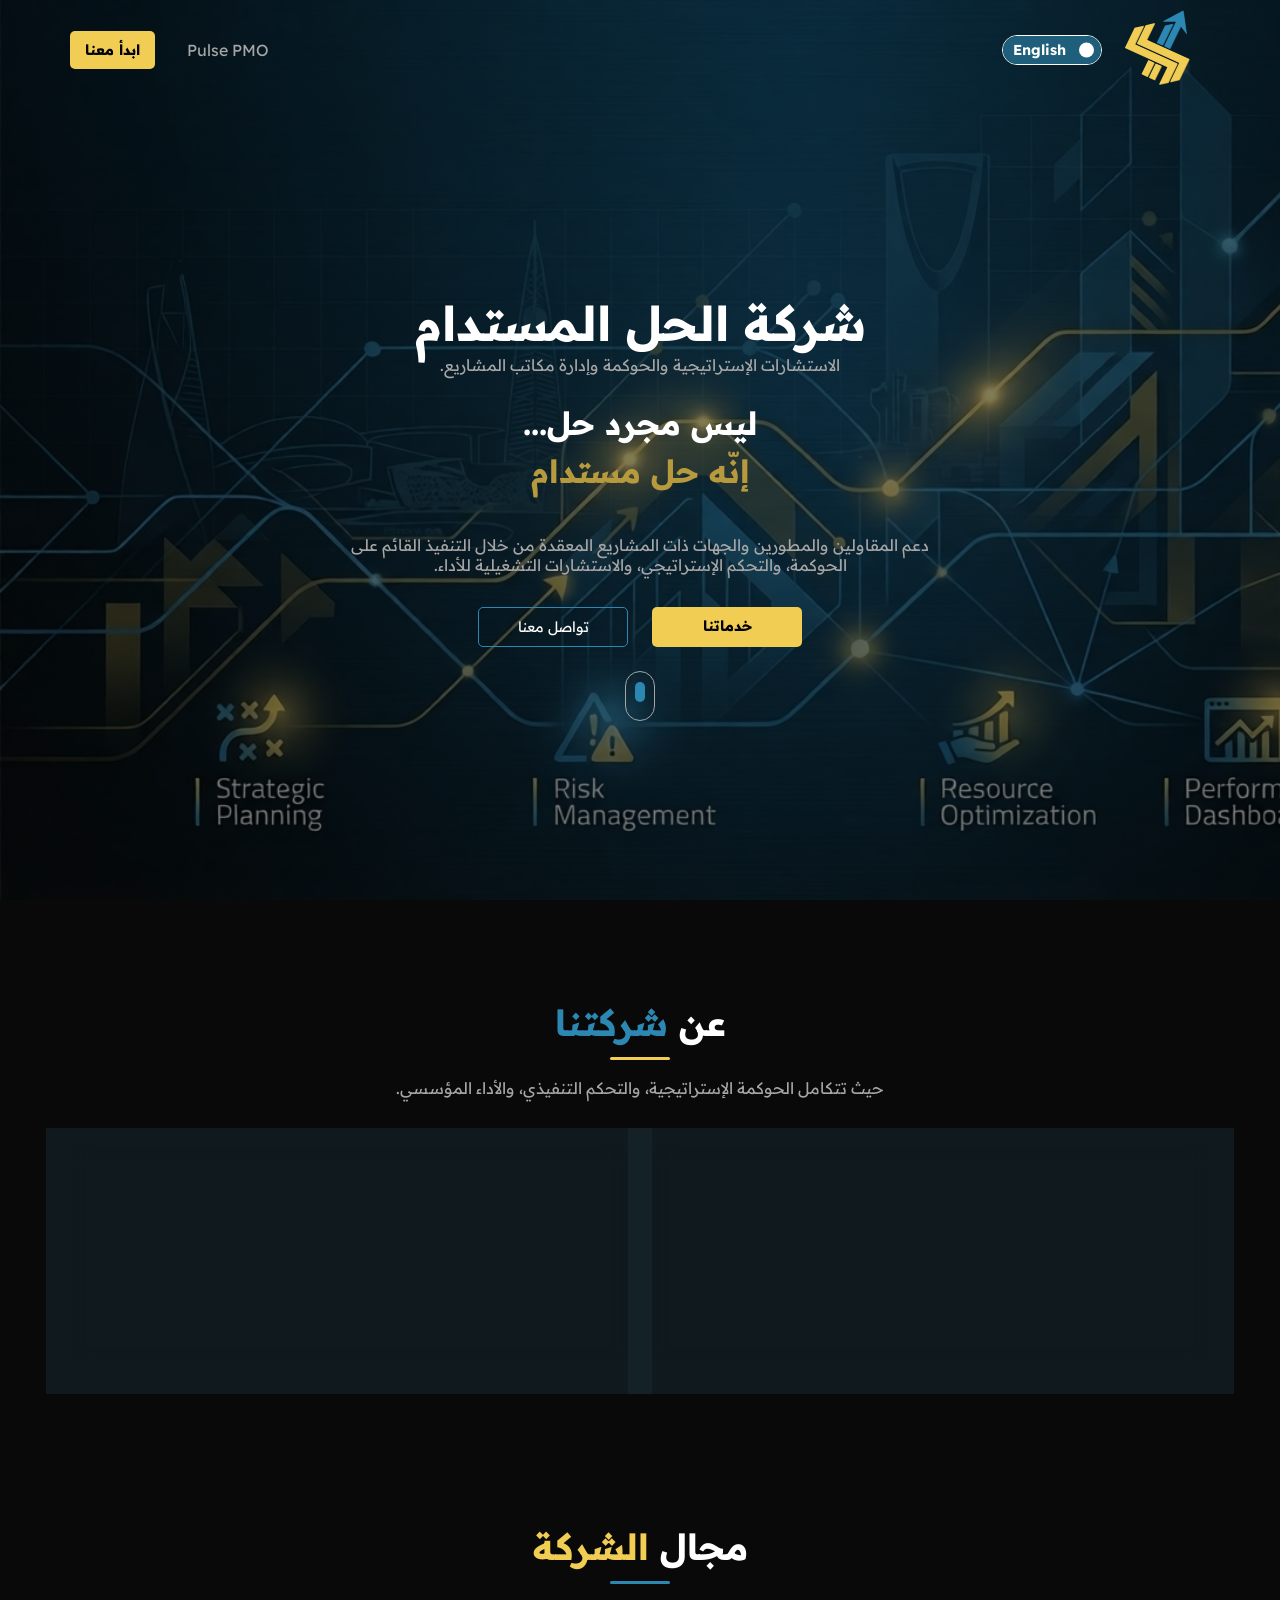
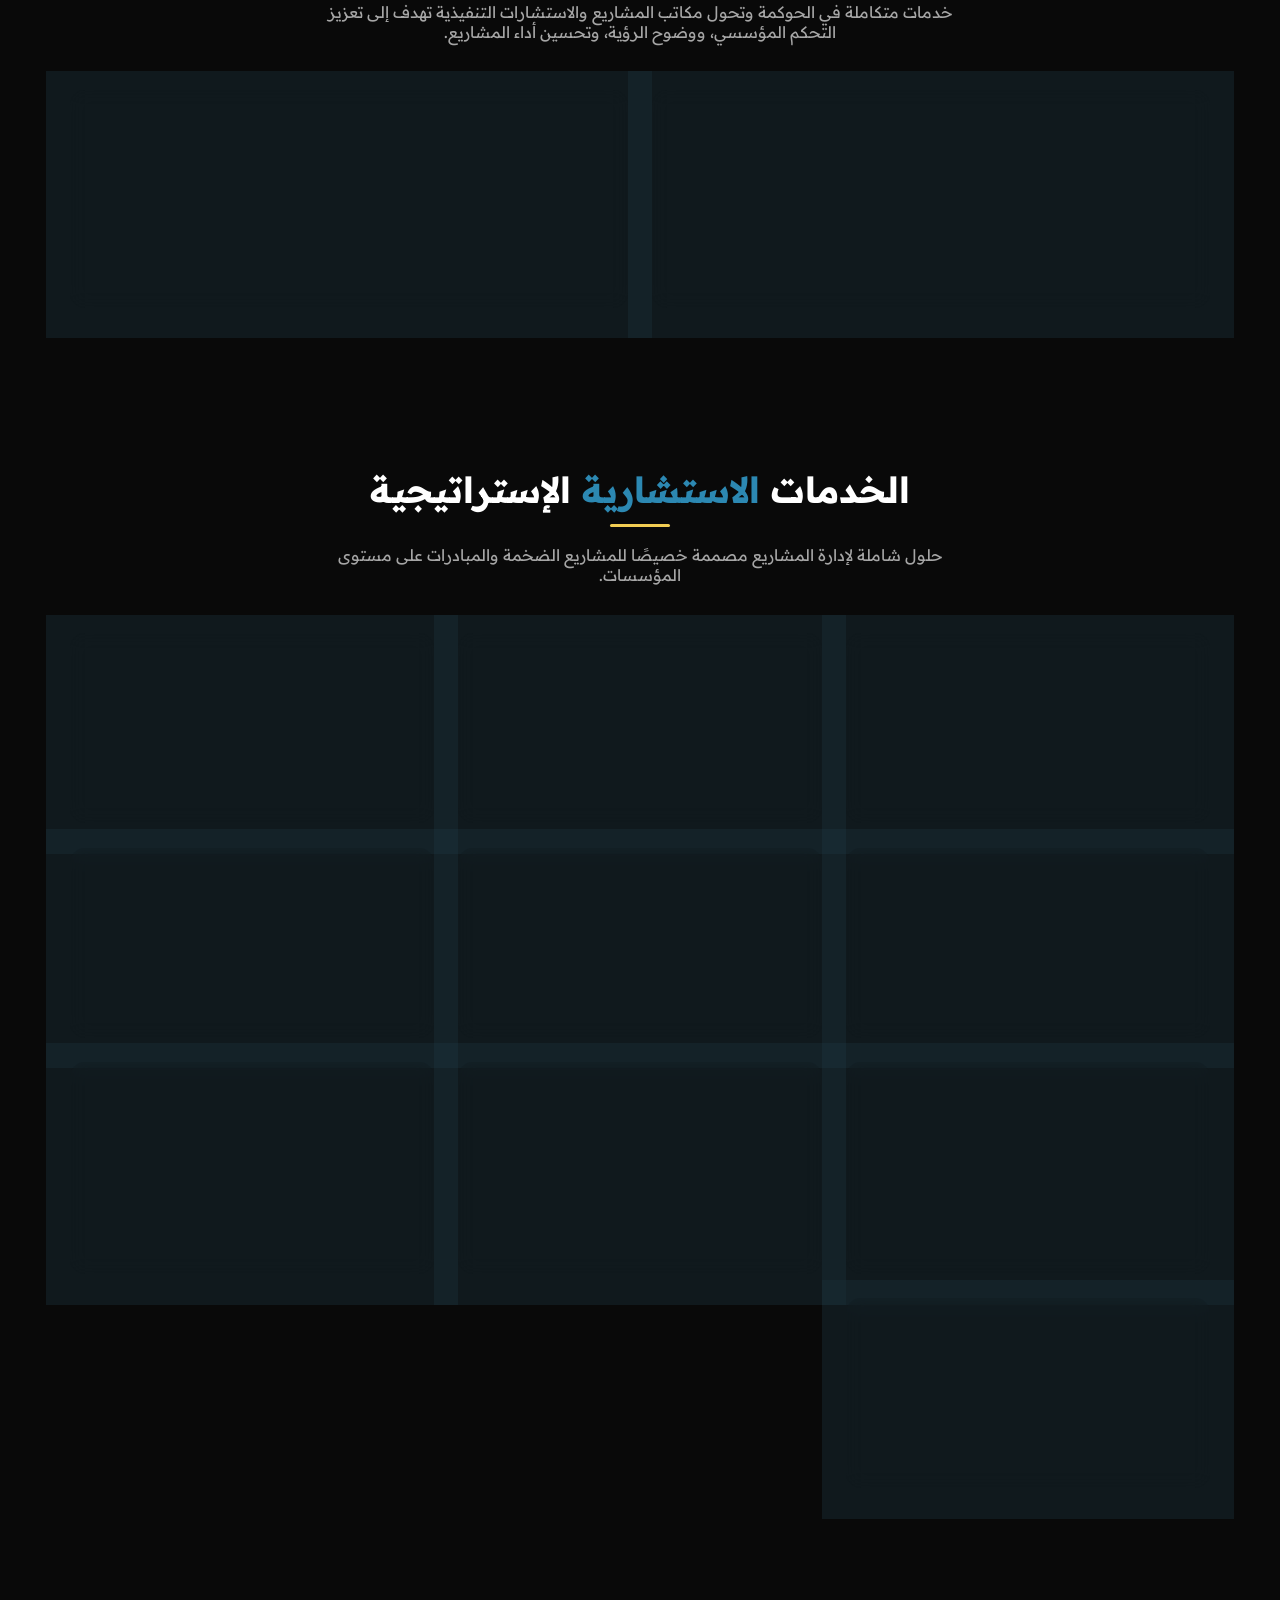
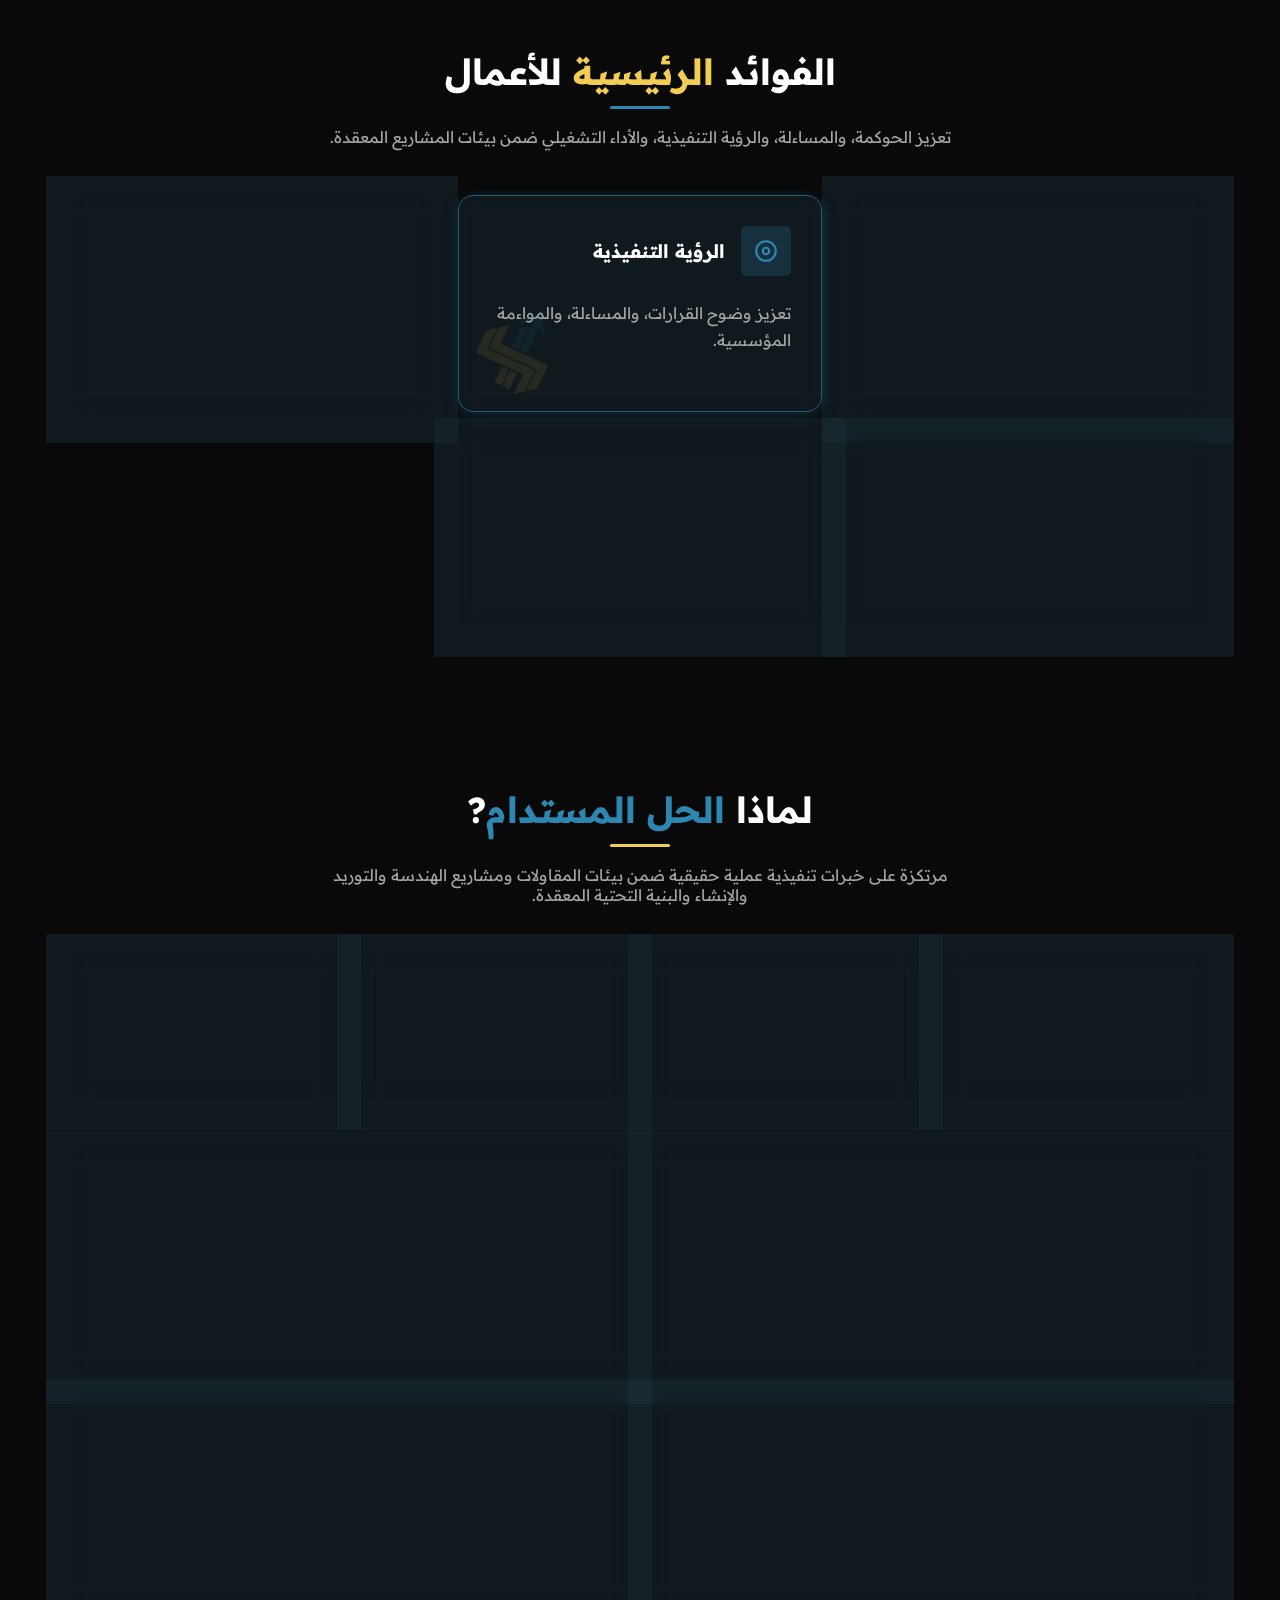
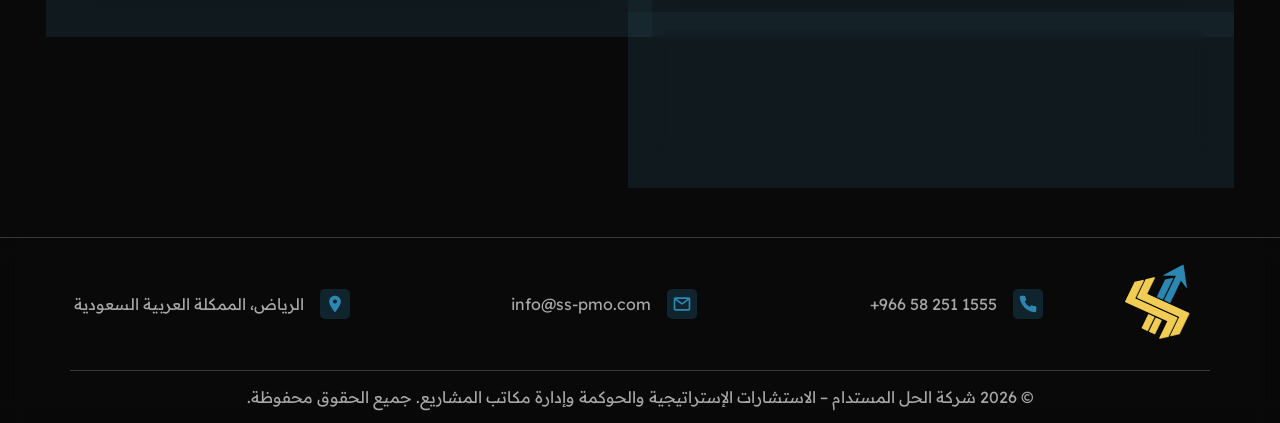
==== commit d1c5d436: "abc" ====
--- a/index.html
+++ b/index.html
@@ -234,6 +234,24 @@
         </div>
 
         <div class="services-content">
+          <!-- 0 -->
+          <div class="box-style-1">
+            <div class="title">
+              <!-- PMO Framework -->
+              <svg xmlns="http://www.w3.org/2000/svg" width="24" height="24" viewBox="0 0 24 24" fill="none"
+                stroke="currentColor" stroke-width="2" stroke-linecap="round" stroke-linejoin="round">
+                <path d="M14 2H6a2 2 0 0 0-2 2v16l4-4h8a2 2 0 0 0 2-2V6z"></path>
+                <line x1="9" y1="10" x2="15" y2="10"></line>
+                <line x1="9" y1="14" x2="13" y2="14"></line>
+              </svg>
+              <h3 class="blue" data-i18n="service.box0H3">
+                Tailored PMO Establishment & Governance
+              </h3>
+            </div>
+            <p data-i18n="service.box0P">
+              Frameworks, policies, maturity development & operating models
+            </p>
+          </div>
           <!-- 1 -->
           <div class="box-style-1">
             <div class="title">
